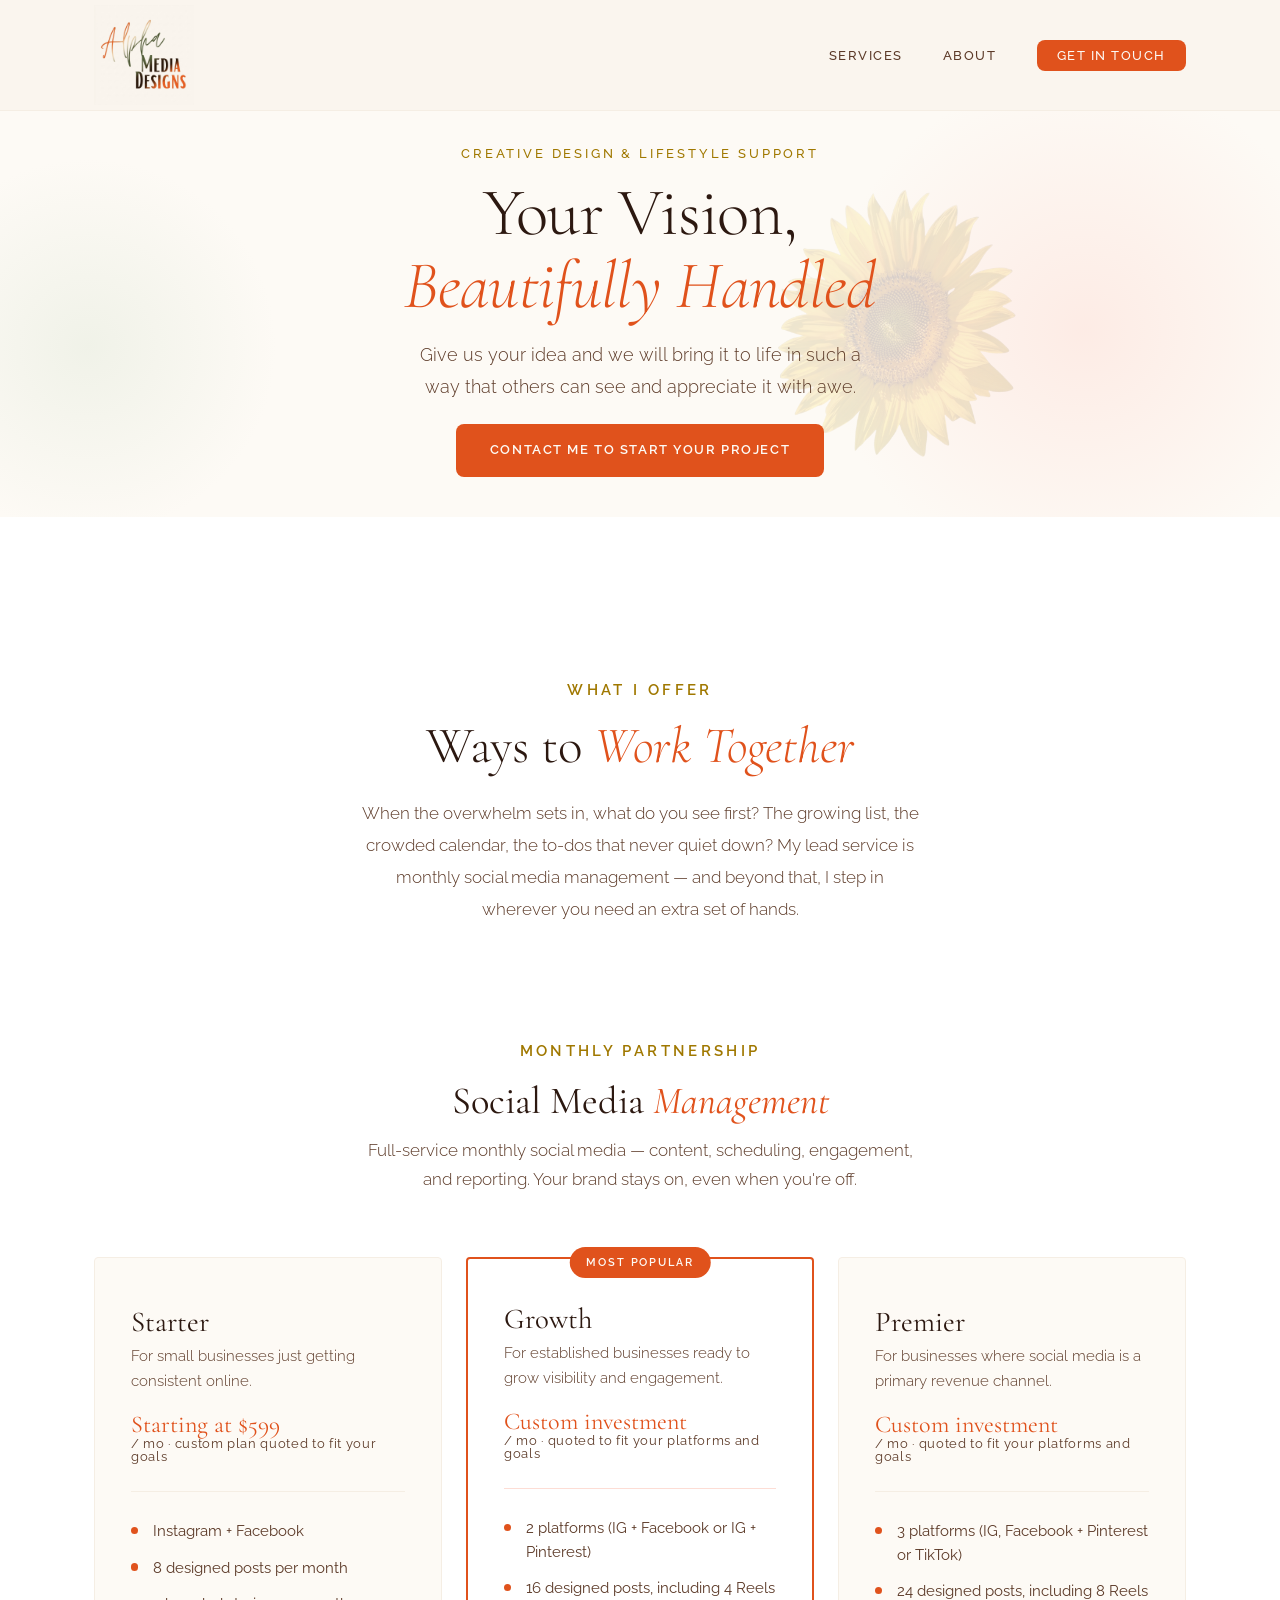
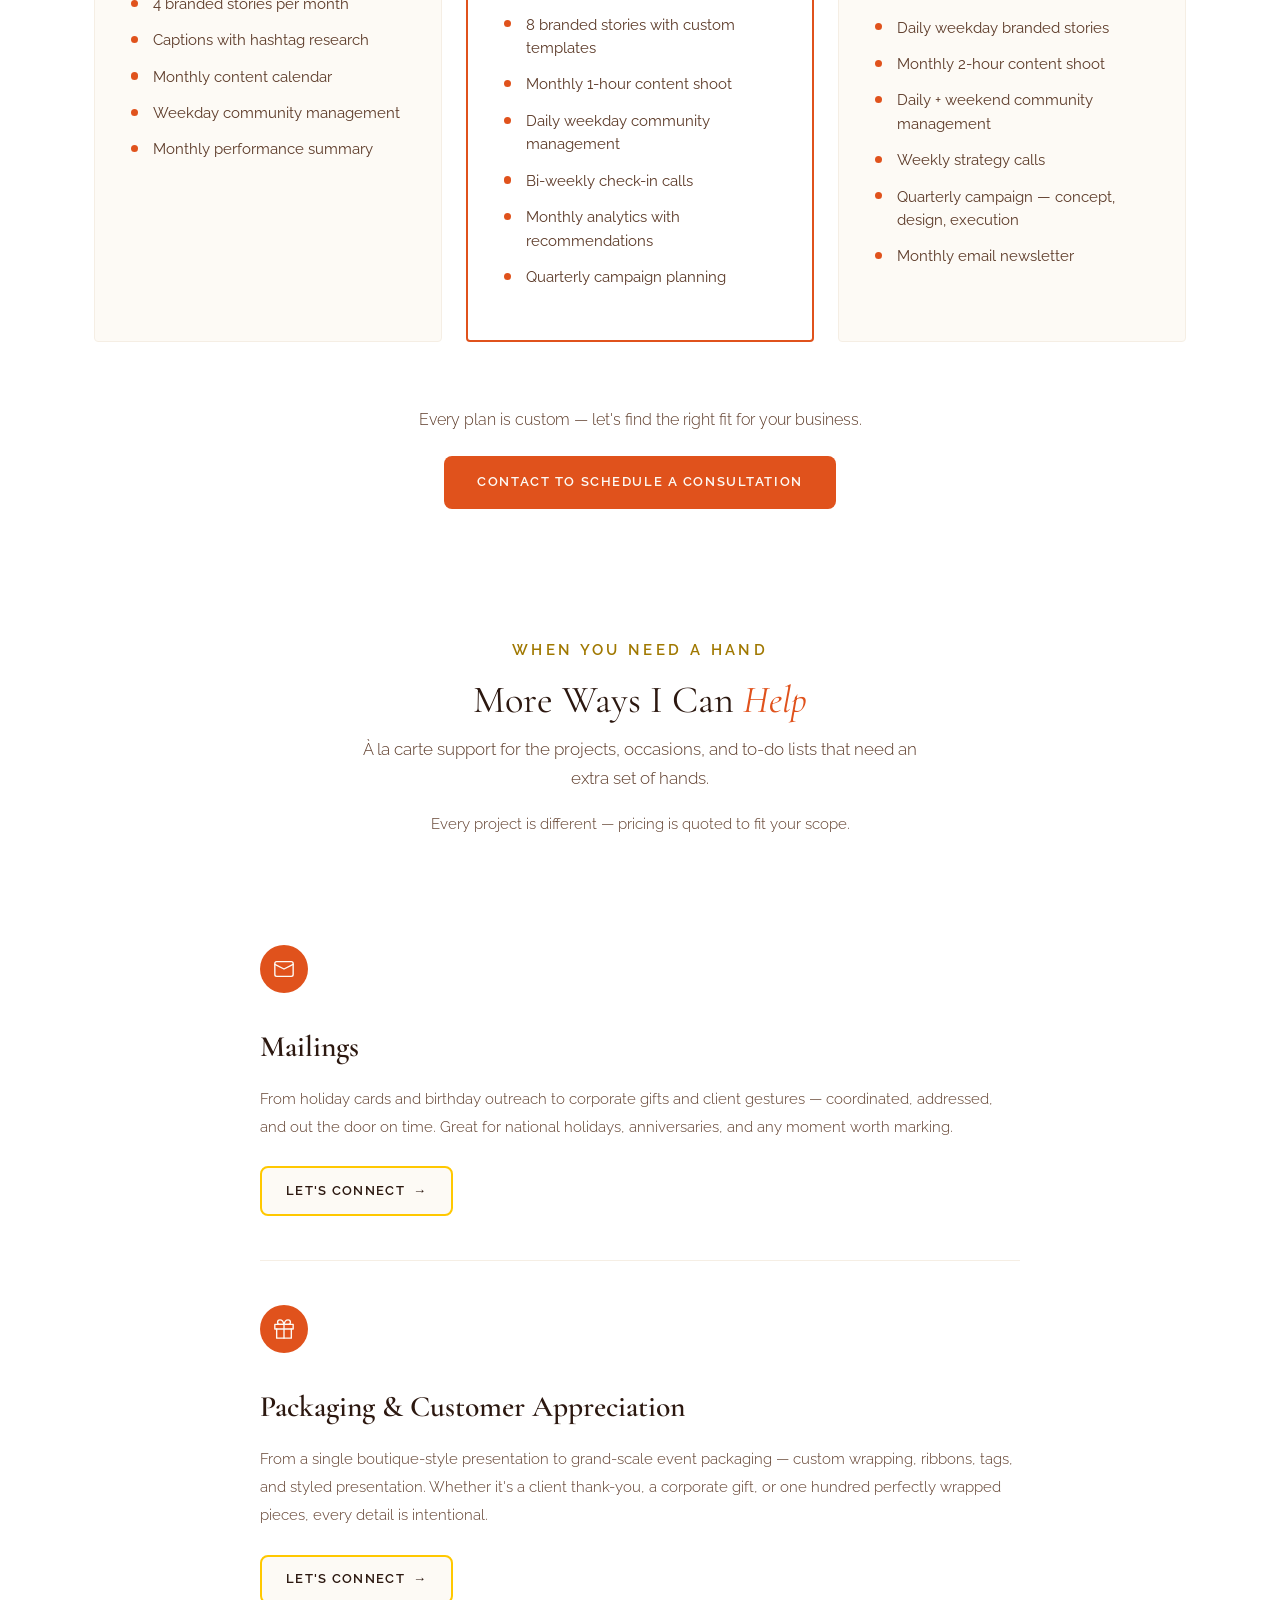
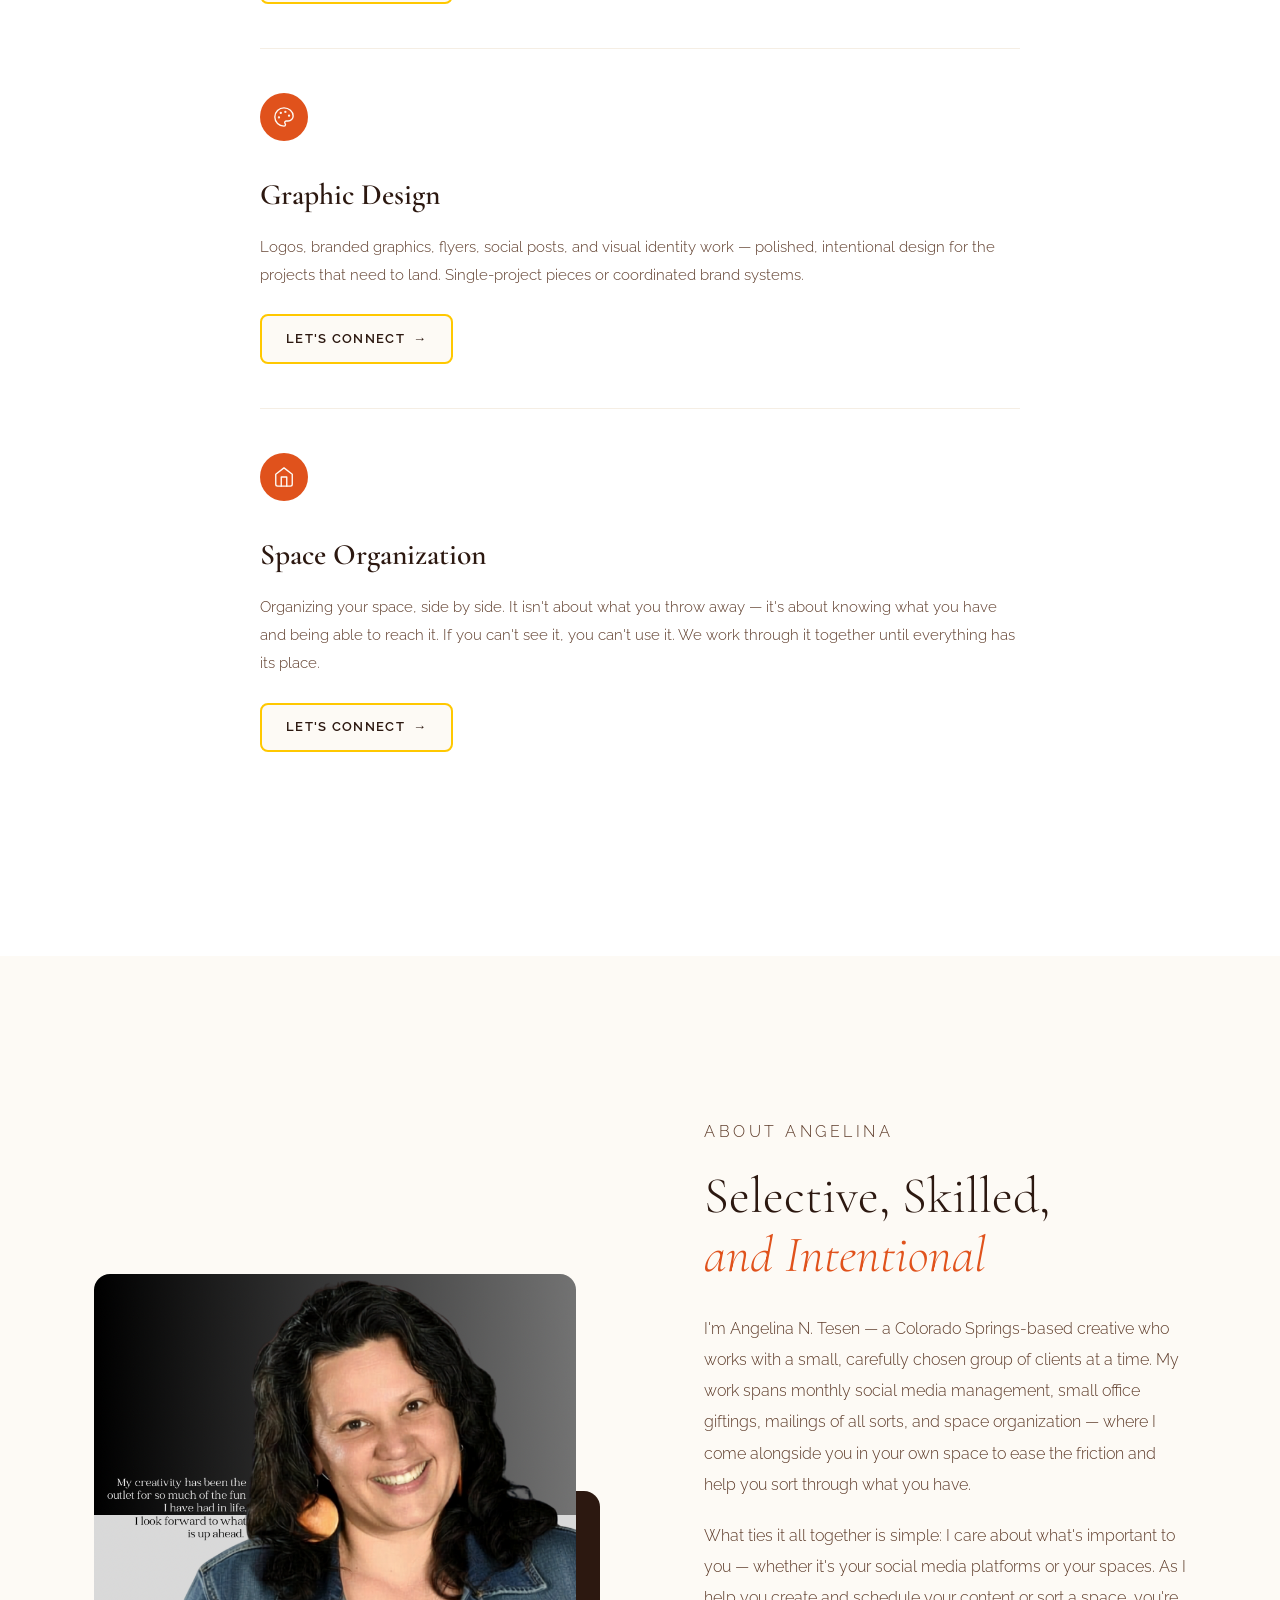
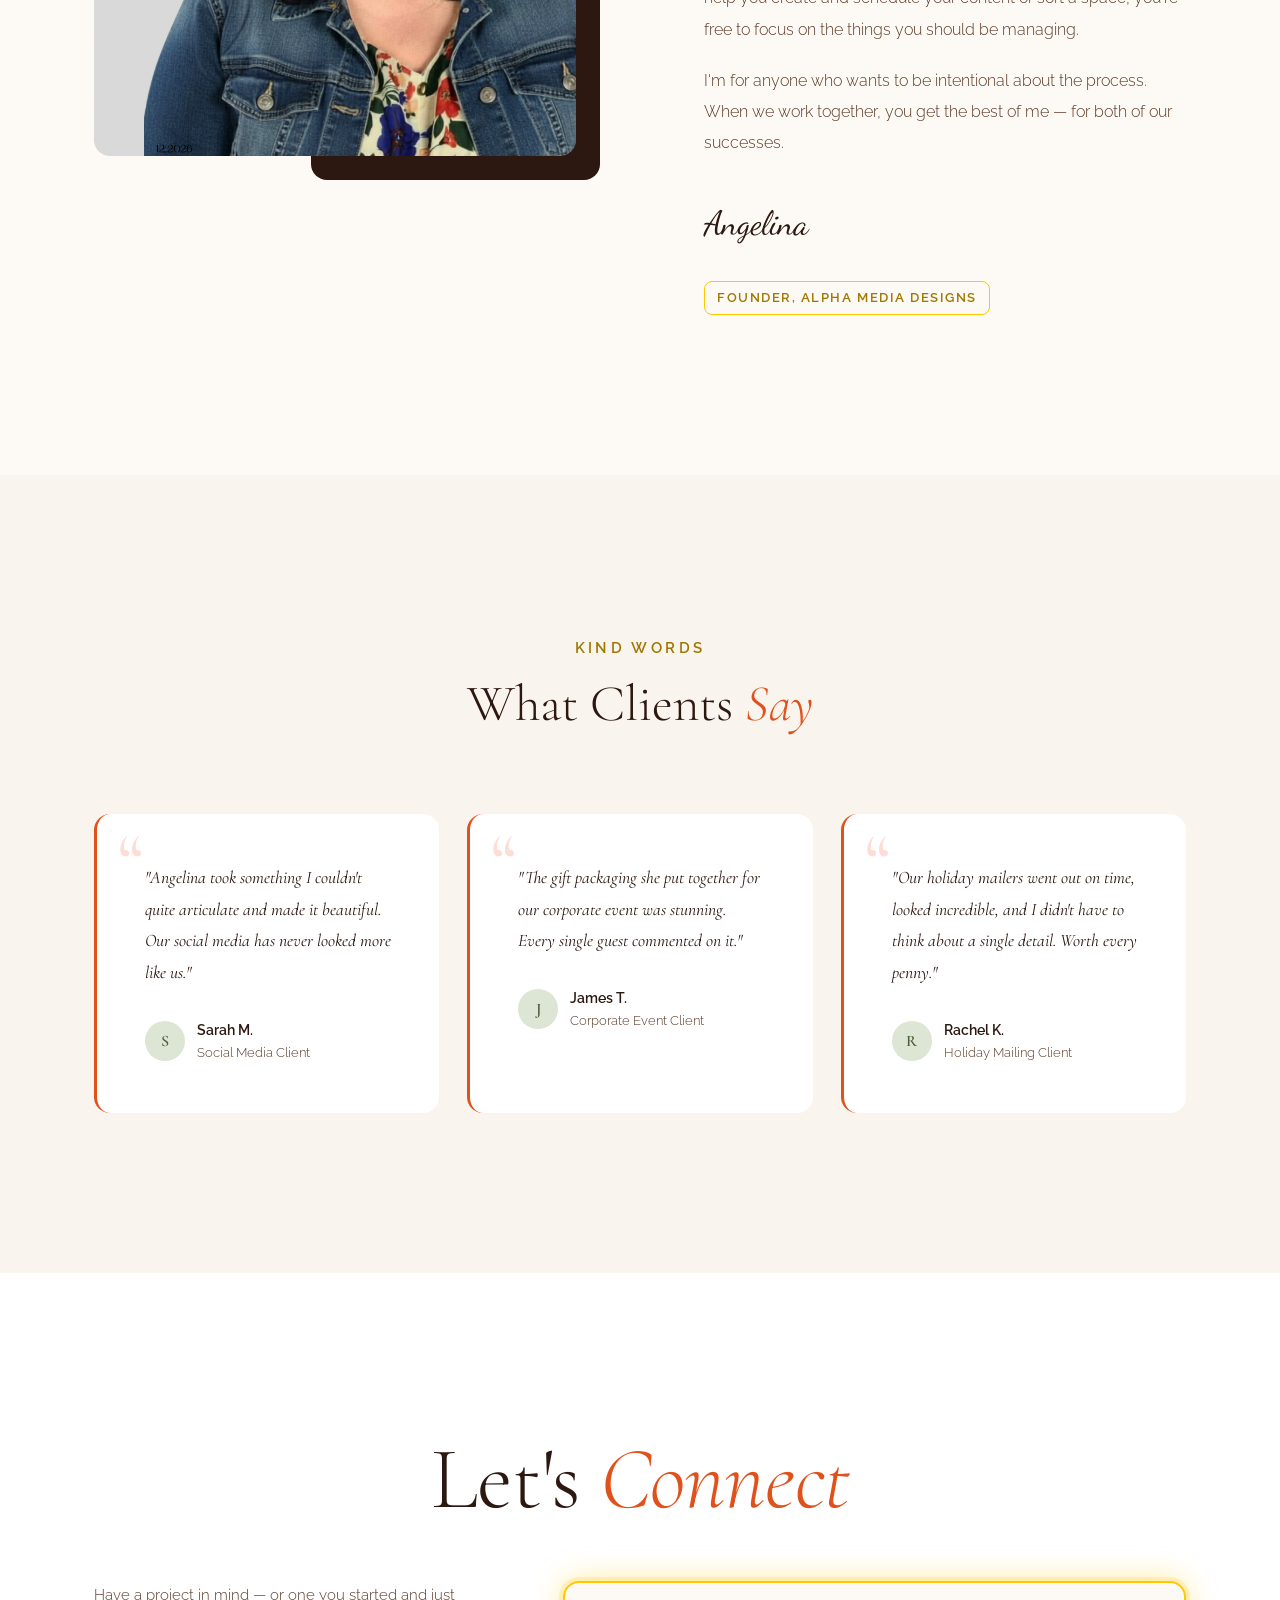
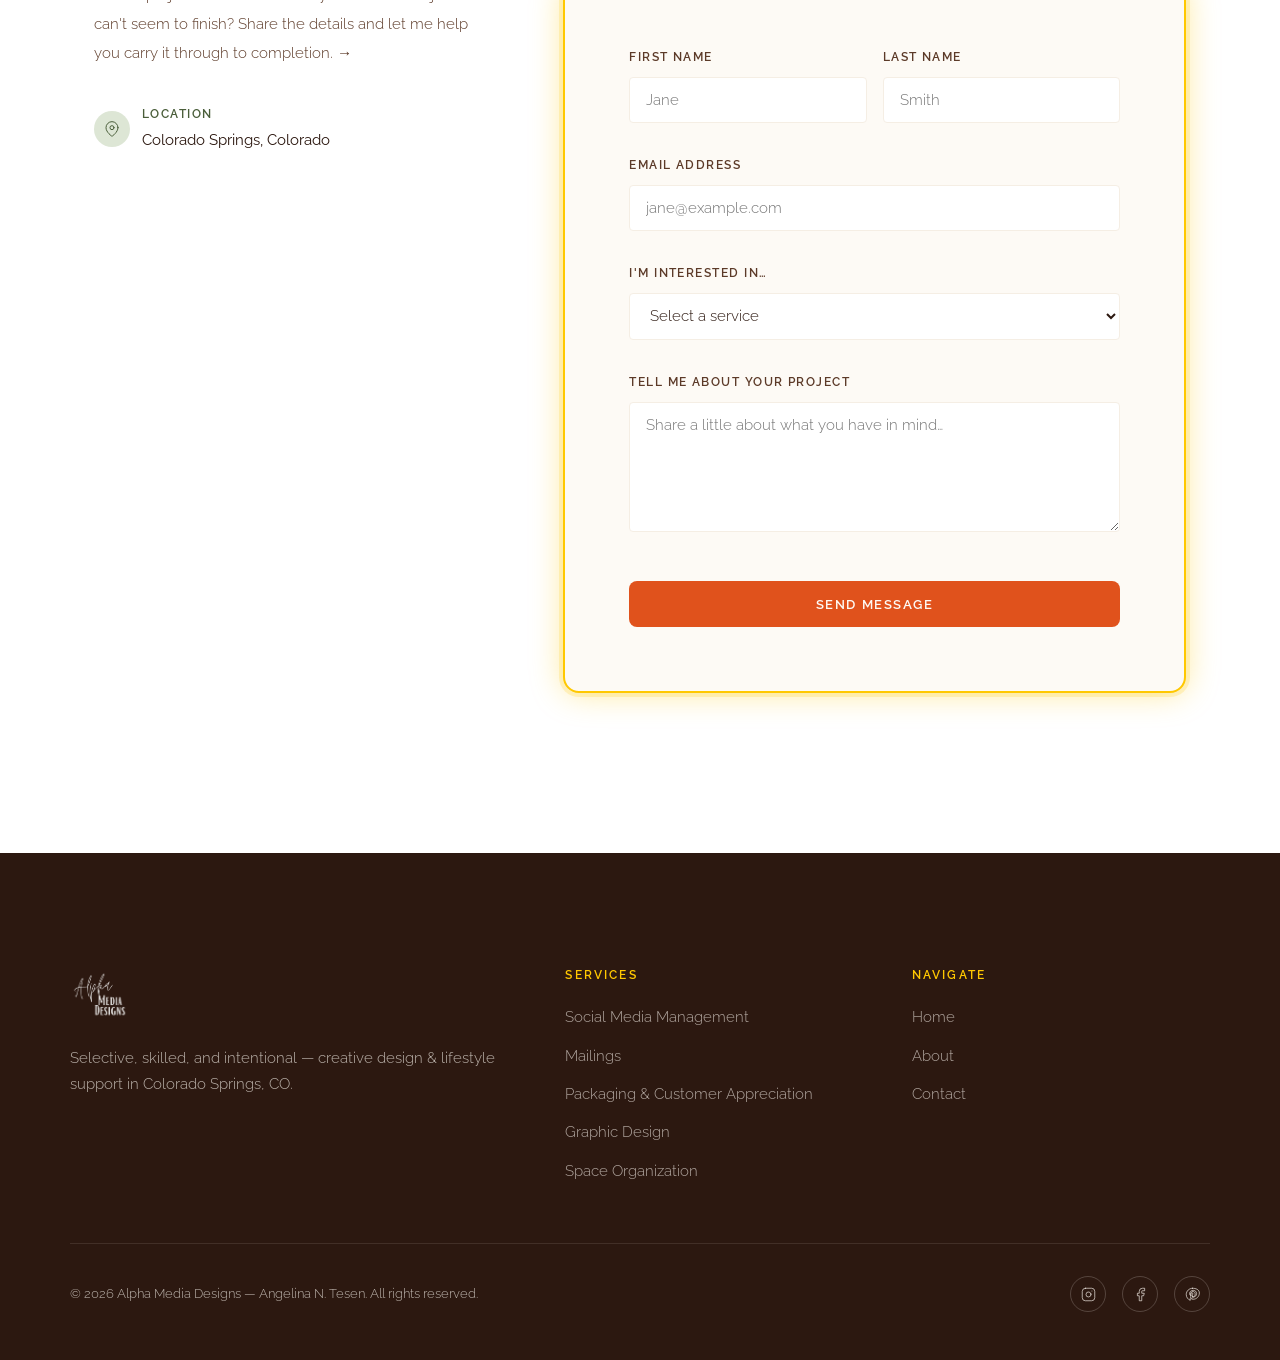
==== index.html @ 28c38817 "Update index.html" ====
<!DOCTYPE html>
<html lang="en">
<head>
  <meta charset="UTF-8" />
  <meta name="viewport" content="width=device-width, initial-scale=1.0" />
  <title>Alpha Media Designs | Angelina N. Tesen | Colorado Springs, CO</title>
  <meta name="description" content="Alpha Media Designs by Angelina N. Tesen — social media management, gift packaging, graphic design, holiday mailings, and home organization in Colorado Springs, CO. Selective, skilled, and intentional." />
  <meta name="keywords" content="social media management Colorado Springs, social media content creation, monthly social media, holiday mass mailings, gift packaging Colorado Springs, graphic design Colorado Springs, home organization, Angelina Tesen, Alpha Media Designs" />
  <meta name="author" content="Angelina N. Tesen" />
  <meta name="robots" content="index, follow" />

  <!-- Open Graph / Link Preview -->
  <meta property="og:type" content="website" />
  <meta property="og:url" content="https://alphamediadesigns.com" />
  <meta property="og:title" content="Alpha Media Designs — Your Vision, Beautifully Handled" />
  <meta property="og:description" content="Social media management starting at $599/mo — plus gift packaging, graphic design, holiday mailings & home organization. Selective, skilled, and intentional." />
  <meta property="og:image" content="https://alphamediadesigns.com/images/logo.png" />
  <meta property="og:image:width" content="1200" />
  <meta property="og:image:height" content="630" />

  <!-- Twitter / iMessage card -->
  <meta name="twitter:card" content="summary_large_image" />
  <meta name="twitter:title" content="Alpha Media Designs — Your Vision, Beautifully Handled" />
  <meta name="twitter:description" content="Social media management & personal services in Colorado Springs, CO. Custom plans starting at $599/mo." />
  <meta name="twitter:image" content="https://alphamediadesigns.com/images/logo.png" />

  <link rel="icon" type="image/png" href="images/favicon.png" />
  <link rel="apple-touch-icon" href="images/favicon.png" />

  <link rel="preconnect" href="https://fonts.googleapis.com" />
  <link rel="preconnect" href="https://fonts.gstatic.com" crossorigin />
  <link href="https://fonts.googleapis.com/css2?family=Cormorant+Garamond:ital,wght@0,300;0,400;0,600;1,300;1,400&family=Dancing+Script:wght@600&family=Raleway:wght@300;400;500;600&display=swap" rel="stylesheet" />

  <!-- Schema Markup -->
  <script type="application/ld+json">
  {
    "@context": "https://schema.org",
    "@type": "LocalBusiness",
    "name": "Alpha Media Designs",
    "description": "Social media management, gift packaging, graphic design, holiday mailings, and home organization in Colorado Springs, Colorado.",
    "url": "https://alphamediadesigns.com",
    "founder": {
      "@type": "Person",
      "name": " N. Tesen"
    },
    "image": "https://alphamediadesigns.com/preview.png",
    "priceRange": "$$",
    "hasOfferCatalog": {
      "@type": "OfferCatalog",
      "name": "Services",
      "itemListElement": [
        { "@type": "Offer", "itemOffered": { "@type": "Service", "name": "Social Media Management — Starter" } },
        { "@type": "Offer", "itemOffered": { "@type": "Service", "name": "Social Media Management — Growth" } },
        { "@type": "Offer", "itemOffered": { "@type": "Service", "name": "Social Media Management — Premier" } },
        { "@type": "Offer", "itemOffered": { "@type": "Service", "name": "Holiday & Occasion Mailings" } },
        { "@type": "Offer", "itemOffered": { "@type": "Service", "name": "Gift Packaging" } },
        { "@type": "Offer", "itemOffered": { "@type": "Service", "name": "Graphic Design" } },
        { "@type": "Offer", "itemOffered": { "@type": "Service", "name": "Home Organization" } }
      ]
    }
  }
  </script>

  <style>
    /* =====================
       DESIGN TOKENS
       CHANGES: rust darkened 2 shades (#E8501A from #F4622A)
                saffron more vibrant (#FFD700 from #F9E000)
    ===================== */
    :root {
      --rust:        #E0521C;
      --rust-light:  #F0784A;
      --rust-pale:   #FDDDD5;
      --saffron:       #FFC800;
      --saffron-light: #FFF099;
      --saffron-dark:  #A07800;
      --green:       #4A5E3A;
      --green-light: #7A9060;
      --green-pale:  #DDE6D5;
      --ivory:       #FDFAF5;
      --ivory-dark:  #F5EEE4;
      --brown:       #2C1810;
      --brown-mid:   #5C3A28;
      --white:       #FFFFFF;

      --font-display: 'Cormorant Garamond', Georgia, serif;
      --font-script:  'Dancing Script', cursive;
      --font-body:    'Raleway', sans-serif;

      --radius-sm:  4px;
      --radius-md:  8px;
      --radius-lg:  16px;

      --max-w: 1140px;
      --section-pad: 10rem 1.5rem;
    }

    /* =====================
       RESET & BASE
    ===================== */
    *, *::before, *::after { box-sizing: border-box; margin: 0; padding: 0; }

    html { scroll-behavior: smooth; }

    body {
      font-family: var(--font-body);
      font-size: 16px;
      line-height: 1.75;
      color: var(--brown);
      background: var(--ivory);
    }

    img { max-width: 100%; display: block; }

    a { color: inherit; text-decoration: none; }

    .container {
      max-width: var(--max-w);
      margin: 0 auto;
      padding: 0 1.5rem;
    }

    /* =====================
       NAVIGATION
       CHANGE: reduced height from 130px → 80px, logo from 120px → 72px
    ===================== */
    .nav {
      position: relative;
      background: rgba(250, 245, 238, 0.98);
      border-bottom: 1px solid var(--ivory-dark);
    }

    .nav-inner {
      max-width: var(--max-w);
      margin: 0 auto;
      padding: 0 1.5rem;
      height: 110px;
      display: flex;
      align-items: center;
      justify-content: space-between;
    }

    .logo { display: flex; align-items: center; }

    .logo-img {
      height: 100px;
      width: auto;
      mix-blend-mode: multiply;
    }

    .nav-links {
      display: flex;
      align-items: center;
      gap: 2.5rem;
      list-style: none;
    }

    .nav-links a {
      font-family: var(--font-body);
      font-size: 0.8rem;
      font-weight: 500;
      letter-spacing: 0.12em;
      text-transform: uppercase;
      color: var(--brown-mid);
      transition: color 0.2s;
    }

    .nav-links a:hover { color: var(--rust); }

    .nav-cta {
      background: var(--rust) !important;
      color: var(--ivory) !important;
      padding: 0.5rem 1.25rem;
      border-radius: 8px;
      transition: background 0.2s !important;
    }

    .nav-cta:hover { background: var(--brown) !important; }

    .nav-toggle {
      display: none;
      flex-direction: column;
      gap: 5px;
      cursor: pointer;
      padding: 4px;
    }

    .nav-toggle span {
      width: 24px;
      height: 2px;
      background: var(--brown);
      transition: all 0.3s;
    }

    /* =====================
       HERO
       CHANGES: min-height reduced, more vertical padding/whitespace,
                sunflower smaller & more subtle
    ===================== */
    .hero {
      display: flex;
      align-items: center;
      justify-content: center;
      position: relative;
      overflow: hidden;
      background: var(--ivory);
      padding: 2rem 1.5rem 2.5rem;
      min-height: 0;
    }

    .hero::before {
      content: '';
      position: absolute;
      top: -10%;
      right: -5%;
      width: 45vw;
      max-width: 520px;
      height: 45vw;
      max-height: 520px;
      border-radius: 50%;
      background: radial-gradient(circle, var(--rust-pale) 0%, transparent 70%);
      opacity: 0.5;
      pointer-events: none;
    }

    .hero::after {
      content: '';
      position: absolute;
      bottom: -5%;
      left: -8%;
      width: 32vw;
      max-width: 380px;
      height: 32vw;
      max-height: 380px;
      border-radius: 50%;
      background: radial-gradient(circle, var(--green-pale) 0%, transparent 70%);
      opacity: 0.4;
      pointer-events: none;
    }

    .hero-content {
      position: relative;
      z-index: 1;
      text-align: center;
      max-width: 800px;
    }

    .hero-eyebrow {
      font-family: var(--font-body);
      font-size: 0.8rem;
      font-weight: 500;
      letter-spacing: 0.22em;
      text-transform: uppercase;
      color: var(--saffron-dark);
      margin-bottom: 0.75rem;
      animation: fadeUp 0.8s ease both;
    }

    .hero-headline {
      font-family: var(--font-display);
      font-size: clamp(2.2rem, 5.5vw, 4.2rem);
      font-weight: 300;
      line-height: 1.08;
      letter-spacing: -0.01em;
      color: var(--brown);
      margin-bottom: 1rem;
      animation: fadeUp 0.8s 0.1s ease both;
    }

    .hero-headline em {
      font-style: italic;
      color: var(--rust);
    }

    .hero-sub {
      font-family: var(--font-body);
      font-size: 1.1rem;
      font-weight: 300;
      color: var(--brown-mid);
      max-width: 480px;
      margin: 0 auto 1.25rem;
      line-height: 1.85;
      animation: fadeUp 0.8s 0.2s ease both;
    }

    /* CHANGE: "View My Work" button hidden */
    .hero-actions {
      display: flex;
      gap: 1rem;
      justify-content: center;
      flex-wrap: wrap;
      animation: fadeUp 0.8s 0.3s ease both;
    }

    .btn {
      display: inline-block;
      font-family: var(--font-body);
      font-size: 0.82rem;
      font-weight: 600;
      letter-spacing: 0.12em;
      text-transform: uppercase;
      padding: 0.95rem 2.1rem;
      border-radius: 8px;
      transition: all 0.25s ease;
      cursor: pointer;
      border: none;
    }

    .btn-primary {
      background: var(--rust);
      color: var(--ivory);
    }

    .btn-primary:hover {
      background: var(--brown);
      transform: translateY(-1px);
      box-shadow: 0 6px 20px rgba(44, 24, 16, 0.2);
    }

    .btn-secondary {
      background: transparent;
      color: var(--brown);
      border: 1.5px solid var(--brown);
    }

    .btn-secondary:hover {
      background: var(--brown);
      color: var(--ivory);
    }

    /* Sunflower — CHANGE: smaller, more subtle */
    .hero-sunflower {
      position: absolute;
      top: 50%;
      left: 50%;
      transform: translate(-50%, -50%);
      height: 75%;
      width: auto;
      pointer-events: none;
      z-index: 0;
    }

    @media (min-width: 1024px) {
      .hero-sunflower {
        left: 58%;
        transform: translateY(-50%);
      }
    }

    /* Decorative divider */
    .divider {
      display: flex;
      align-items: center;
      gap: 1rem;
      margin: 0 auto;
      max-width: 200px;
    }

    .divider::before, .divider::after {
      content: '';
      flex: 1;
      height: 1px;
      background: var(--rust-light);
      opacity: 0.4;
    }

    .divider-leaf { color: var(--green); font-size: 0.85rem; }

    /* =====================
       SECTION SHARED
       CHANGE: increased --section-pad to 7rem for more whitespace
    ===================== */
    .section { padding: var(--section-pad); }

    .section-label {
      font-family: var(--font-body);
      font-size: 0.95rem;
      font-weight: 600;
      letter-spacing: 0.22em;
      text-transform: uppercase;
      color: var(--saffron-dark);
      margin-bottom: 0.85rem;
    }

    .section-title {
      font-family: var(--font-display);
      font-size: clamp(2.1rem, 4vw, 3.4rem);
      font-weight: 300;
      line-height: 1.15;
      color: var(--brown);
      margin-bottom: 1.4rem;
    }

    .section-title em {
      font-style: italic;
      color: var(--rust);
    }

    .section-intro {
      font-size: 1.05rem;
      font-weight: 300;
      color: var(--brown-mid);
      max-width: 560px;
      line-height: 1.9;
    }

    /* =====================
       SERVICES
    ===================== */
    .services { background: var(--white); }

    .services-header {
      text-align: center;
      margin-bottom: 7rem;
    }

    .services-header .section-intro { margin: 0 auto; }

    .services-grid {
      display: flex;
      flex-direction: column;
      gap: 0;
      background: transparent;
      max-width: 760px;
      margin: 0 auto;
    }

    .service-card {
      background: transparent;
      padding: 2.75rem 0;
      border-bottom: 1px solid var(--ivory-dark);
      transition: none;
      position: relative;
    }

    .service-card:last-child { border-bottom: none; }
    .service-card:hover { background: transparent; }

    .service-icon {
      width: 48px;
      height: 48px;
      border-radius: 50%;
      background: var(--rust);
      display: flex;
      align-items: center;
      justify-content: center;
      margin-bottom: 1.75rem;
    }

    .service-icon svg {
      width: 22px;
      height: 22px;
      stroke: var(--ivory);
      fill: none;
      stroke-width: 1.5;
      stroke-linecap: round;
      stroke-linejoin: round;
    }

    .service-name {
      font-family: var(--font-display);
      font-size: 1.85rem;
      font-weight: 600;
      color: var(--brown);
      margin-bottom: 0.75rem;
    }

    .service-desc {
      font-size: 0.95rem;
      font-weight: 300;
      color: var(--brown-mid);
      line-height: 1.85;
    }

    .service-link {
      display: inline-flex;
      align-items: center;
      gap: 0.5rem;
      margin-top: 1.6rem;
      font-family: var(--font-body);
      font-size: 0.82rem;
      font-weight: 600;
      letter-spacing: 0.1em;
      text-transform: uppercase;
      color: var(--brown);
      background: var(--ivory);
      padding: 0.7rem 1.5rem;
      border: 2px solid var(--saffron);
      border-radius: 8px;
      animation: formGlow 2.8s ease-in-out infinite;
      transition: gap 0.2s, background 0.2s;
    }

    .service-link:hover { gap: 0.8rem; background: var(--saffron-light); }

    /* =====================
       SERVICE BUCKETS
    ===================== */
    .bucket { margin-bottom: 8rem; }
    .bucket:last-of-type { margin-bottom: 0; }

    .bucket-header {
      text-align: center;
      margin-bottom: 4rem;
      padding: 0 1rem;
    }

    .bucket-label {
      font-family: var(--font-body);
      font-size: 0.95rem;
      font-weight: 600;
      letter-spacing: 0.22em;
      text-transform: uppercase;
      color: var(--saffron-dark);
      margin-bottom: 0.85rem;
    }

    .bucket-title {
      font-family: var(--font-display);
      font-size: 2.4rem;
      font-weight: 400;
      color: var(--brown);
      margin-bottom: 0.75rem;
      line-height: 1.2;
    }

    .bucket-title em {
      font-style: italic;
      color: var(--rust);
    }

    .bucket-tagline {
      font-family: var(--font-body);
      font-style: normal;
      font-size: 1.05rem;
      color: var(--brown-mid);
      margin-bottom: 1.25rem;
      font-weight: 300;
      max-width: 560px;
      margin-left: auto;
      margin-right: auto;
      line-height: 1.7;
    }

    .bucket-price {
      display: inline-block;
      font-family: var(--font-body);
      font-size: 0.82rem;
      font-weight: 600;
      color: var(--green);
      letter-spacing: 0.18em;
      text-transform: uppercase;
      padding: 0.45rem 1.2rem;
      border: 1px solid var(--green-pale);
      border-radius: 999px;
      background: var(--green-pale);
    }

    .bucket-note {
      font-family: var(--font-body);
      font-style: normal;
      font-size: 0.95rem;
      font-weight: 300;
      color: var(--brown-mid);
      margin: 0.7rem auto 1.1rem;
      max-width: 560px;
      line-height: 1.6;
    }

    @media (max-width: 600px) {
      .bucket-title { font-size: 1.8rem; }
      .bucket-tagline { font-size: 1rem; }
      .bucket { margin-bottom: 4rem; }
    }

    /* Social Media tier cards */
    .tier-grid {
      display: grid;
      grid-template-columns: repeat(3, 1fr);
      gap: 1.5rem;
      margin-bottom: 3rem;
      max-width: 1100px;
      margin-left: auto;
      margin-right: auto;
    }

    .tier-card {
      background: var(--ivory);
      border: 1px solid var(--ivory-dark);
      border-radius: 4px;
      padding: 3rem 2.25rem 2.75rem;
      display: flex;
      flex-direction: column;
      position: relative;
      transition: transform 0.25s ease, box-shadow 0.25s ease;
    }

    .tier-card:hover {
      transform: translateY(-3px);
      box-shadow: 0 10px 28px rgba(44, 24, 16, 0.08);
    }

    .tier-card--featured {
      border: 2px solid var(--rust);
      background: var(--white);
      padding-top: 2.75rem;
    }

    .tier-badge {
      position: absolute;
      top: -0.75rem;
      left: 50%;
      transform: translateX(-50%);
      background: var(--rust);
      color: var(--ivory);
      font-family: var(--font-body);
      font-size: 0.68rem;
      font-weight: 600;
      letter-spacing: 0.18em;
      text-transform: uppercase;
      padding: 0.35rem 1rem;
      border-radius: 999px;
      white-space: nowrap;
    }

    .tier-name {
      font-family: var(--font-display);
      font-size: 1.8rem;
      font-weight: 400;
      color: var(--brown);
      margin-bottom: 0.4rem;
      line-height: 1.1;
    }

    .tier-tagline {
      font-family: var(--font-body);
      font-style: normal;
      font-size: 0.95rem;
      font-weight: 300;
      color: var(--brown-mid);
      margin-bottom: 1.25rem;
      line-height: 1.6;
      min-height: 2.9em;
    }

    .tier-price {
      font-family: var(--font-display);
      font-size: 2.2rem;
      font-weight: 400;
      color: var(--rust);
      line-height: 1;
      margin-bottom: 0.3rem;
    }

    .tier-price-suffix {
      display: block;
      font-family: var(--font-body);
      font-size: 0.82rem;
      color: var(--brown-mid);
      letter-spacing: 0.05em;
      margin-bottom: 1.4rem;
    }

    .tier-divider {
      height: 1px;
      background: var(--ivory-dark);
      margin-bottom: 1.4rem;
    }

    .tier-card--featured .tier-divider { background: var(--rust-pale); }

    .tier-inclusions {
      list-style: none;
      padding: 0;
      margin: 0;
      flex-grow: 1;
    }

    .tier-inclusions li {
      font-family: var(--font-body);
      font-size: 0.95rem;
      color: var(--brown-mid);
      line-height: 1.55;
      padding: 0.4rem 0 0.4rem 1.4rem;
      position: relative;
    }

    .tier-inclusions li::before {
      content: "";
      position: absolute;
      left: 0;
      top: 0.82rem;
      width: 0.45rem;
      height: 0.45rem;
      background: var(--rust);
      border-radius: 50%;
    }

    .tier-cta-wrap {
      text-align: center;
      max-width: 1100px;
      margin: 0 auto;
      padding-top: 1rem;
    }

    .tier-cta-note {
      font-family: var(--font-body);
      font-style: normal;
      font-size: 0.98rem;
      font-weight: 300;
      color: var(--brown-mid);
      margin-bottom: 1.4rem;
    }

    @media (max-width: 900px) {
      .tier-grid { grid-template-columns: 1fr; gap: 2rem; }
      .tier-tagline { min-height: 0; }
    }

    /* =====================
       ABOUT
    ===================== */
    .about { background: var(--ivory); }

    .about-inner {
      display: grid;
      grid-template-columns: 1fr 1fr;
      gap: 8rem;
      align-items: center;
    }

    .about-image-wrap { position: relative; }

    .about-photo-placeholder {
      aspect-ratio: 3 / 4;
      background: linear-gradient(145deg, var(--ivory-dark) 0%, var(--rust-pale) 100%);
      border-radius: var(--radius-lg);
      display: flex;
      align-items: center;
      justify-content: center;
      overflow: hidden;
    }

    .about-photo-placeholder::after {
      content: 'Photo of ';
      font-family: var(--font-body);
      font-size: 0.8rem;
      color: var(--brown-mid);
      letter-spacing: 0.1em;
      text-transform: uppercase;
    }

    .about-image-wrap::before {
      content: '';
      position: absolute;
      bottom: -1.5rem;
      right: -1.5rem;
      width: 60%;
      height: 60%;
      background: var(--brown);
      border-radius: var(--radius-lg);
      z-index: -1;
    }

    .about-text .section-title { margin-bottom: 1.75rem; }

    .about-text p {
      font-size: 1rem;
      font-weight: 300;
      color: var(--brown-mid);
      line-height: 1.95;
      margin-bottom: 1.25rem;
    }

    .about-signature {
      font-family: var(--font-script);
      font-size: 2.1rem;
      color: var(--brown);
      margin: 2.25rem 0 1.75rem;
    }

    .about-title-tag {
      display: inline-block;
      font-size: 0.8rem;
      font-weight: 600;
      letter-spacing: 0.12em;
      text-transform: uppercase;
      color: var(--saffron-dark);
      border: 1px solid var(--saffron);
      padding: 0.3rem 0.75rem;
      border-radius: 8px;
    }

    /* =====================
       PORTFOLIO
    ===================== */
    .portfolio { background: var(--brown); }

    .portfolio .section-label { color: var(--saffron); }
    .portfolio .section-title { color: var(--ivory); }
    .portfolio .section-title em { color: var(--rust-light); }

    .portfolio-header {
      display: flex;
      align-items: flex-end;
      justify-content: space-between;
      margin-bottom: 3.5rem;
      flex-wrap: wrap;
      gap: 1.5rem;
    }

    .portfolio-header .btn-secondary {
      color: var(--ivory);
      border-color: rgba(250, 245, 238, 0.4);
    }

    .portfolio-header .btn-secondary:hover {
      background: var(--ivory);
      color: var(--brown);
    }

    .portfolio-grid {
      display: grid;
      grid-template-columns: repeat(12, 1fr);
      gap: 1rem;
    }

    .p-item { border-radius: var(--radius-md); overflow: hidden; }
    .p-item:nth-child(1) { grid-column: span 7; aspect-ratio: 16/9; }
    .p-item:nth-child(2) { grid-column: span 5; aspect-ratio: 16/9; }
    .p-item:nth-child(3) { grid-column: span 4; aspect-ratio: 1; }
    .p-item:nth-child(4) { grid-column: span 4; aspect-ratio: 1; }
    .p-item:nth-child(5) { grid-column: span 4; aspect-ratio: 1; }

    .p-placeholder {
      width: 100%;
      height: 100%;
      background: var(--brown-mid);
      display: flex;
      align-items: flex-end;
      padding: 1rem 1.25rem;
      transition: background 0.3s ease;
      cursor: pointer;
    }

    .p-placeholder:hover { background: var(--rust); }

    .p-label {
      font-family: var(--font-display);
      font-size: 1rem;
      font-style: italic;
      color: rgba(250, 245, 238, 0.6);
    }

    /* =====================
       TESTIMONIALS
    ===================== */
    .testimonials { background: #F9F4ED; }

    .testimonials-header {
      text-align: center;
      margin-bottom: 5rem;
    }

    .testimonials-grid {
      display: grid;
      grid-template-columns: repeat(3, 1fr);
      gap: 1.75rem;
    }

    @media (max-width: 900px) {
      .testimonials-grid {
        grid-template-columns: 1fr;
      }
    }

    .testimonial-card {
      background: var(--white);
      border-radius: var(--radius-lg);
      padding: 3rem;
      border-left: 3px solid var(--rust);
      position: relative;
    }

    .testimonial-card::before {
      content: '\201C';
      font-family: var(--font-display);
      font-size: 5rem;
      color: var(--rust-pale);
      position: absolute;
      top: 0.5rem;
      left: 1.25rem;
      line-height: 1;
      pointer-events: none;
    }

    .testimonial-quote {
      font-family: var(--font-display);
      font-size: 1.1rem;
      font-style: italic;
      color: var(--brown);
      line-height: 1.8;
      margin-bottom: 1.75rem;
    }

    .testimonial-author {
      display: flex;
      align-items: center;
      gap: 0.75rem;
    }

    .author-avatar {
      width: 40px;
      height: 40px;
      border-radius: 50%;
      background: var(--green-pale);
      display: flex;
      align-items: center;
      justify-content: center;
      font-family: var(--font-display);
      font-size: 1rem;
      font-weight: 600;
      color: var(--green);
    }

    .author-name {
      font-size: 0.9rem;
      font-weight: 600;
      color: var(--brown);
    }

    .author-event {
      font-size: 0.82rem;
      font-weight: 300;
      color: var(--brown-mid);
    }

    /* =====================
       CONTACT
    ===================== */
    .contact { background: var(--white); }

    .contact-header {
      text-align: center;
      margin-bottom: 3.5rem;
    }

    .contact-title {
      font-family: var(--font-display);
      font-size: clamp(3rem, 8vw, 5.5rem);
      font-weight: 300;
      line-height: 1.05;
      letter-spacing: -0.01em;
      color: var(--brown);
    }

    .contact-title em {
      font-style: italic;
      color: var(--rust);
    }

    .contact-inner {
      display: grid;
      grid-template-columns: 1fr 1.6fr;
      gap: 5rem;
      align-items: start;
    }

    .contact-info .section-title { margin-bottom: 1.25rem; }

    .contact-info p {
      font-size: 0.95rem;
      font-weight: 300;
      color: var(--brown-mid);
      line-height: 1.9;
      margin-bottom: 2.25rem;
    }

    .contact-detail {
      display: flex;
      align-items: center;
      gap: 0.75rem;
      margin-bottom: 1.1rem;
    }

    .contact-detail-icon {
      width: 36px;
      height: 36px;
      border-radius: 50%;
      background: var(--green-pale);
      display: flex;
      align-items: center;
      justify-content: center;
      flex-shrink: 0;
    }

    .contact-detail-icon svg {
      width: 16px;
      height: 16px;
      stroke: var(--green);
      fill: none;
      stroke-width: 1.5;
      stroke-linecap: round;
      stroke-linejoin: round;
    }

    .contact-detail-text {
      font-size: 0.95rem;
      color: var(--brown);
    }

    .contact-detail-text strong {
      display: block;
      font-size: 0.75rem;
      font-weight: 600;
      letter-spacing: 0.12em;
      text-transform: uppercase;
      color: var(--green);
      margin-bottom: 0.1rem;
    }

    .contact-form {
      background: var(--ivory);
      border-radius: var(--radius-lg);
      padding: 4rem;
      border: 2px solid var(--saffron);
      box-shadow: 0 0 0 4px rgba(255, 200, 0, 0.18), 0 0 32px rgba(255, 200, 0, 0.40);
      animation: formGlow 2.8s ease-in-out infinite;
    }

    @keyframes formGlow {
      0%, 100% { box-shadow: 0 0 0 4px rgba(255, 200, 0, 0.16), 0 0 24px rgba(255, 200, 0, 0.34); }
      50%      { box-shadow: 0 0 0 4px rgba(255, 200, 0, 0.28), 0 0 46px rgba(255, 200, 0, 0.62); }
    }

    @media (prefers-reduced-motion: reduce) {
      .contact-form, .service-link { animation: none; }
    }

    .form-row {
      display: grid;
      grid-template-columns: 1fr 1fr;
      gap: 1rem;
    }

    .form-group { margin-bottom: 2rem; }

    .form-group label {
      display: block;
      font-size: 0.76rem;
      font-weight: 600;
      letter-spacing: 0.12em;
      text-transform: uppercase;
      color: var(--brown-mid);
      margin-bottom: 0.55rem;
    }

    .form-group input,
    .form-group select,
    .form-group textarea {
      width: 100%;
      padding: 0.8rem 1rem;
      font-family: var(--font-body);
      font-size: 0.95rem;
      font-weight: 300;
      color: var(--brown);
      background: var(--white);
      border: 1px solid var(--ivory-dark);
      border-radius: var(--radius-sm);
      transition: border-color 0.2s, box-shadow 0.2s;
      outline: none;
    }

    .form-group input:focus,
    .form-group select:focus,
    .form-group textarea:focus {
      border-color: var(--rust);
      box-shadow: 0 0 0 3px var(--rust-pale);
    }

    .form-group textarea { resize: vertical; min-height: 130px; }

    .form-submit { width: 100%; margin-top: 0.5rem; }

    /* =====================
       FOOTER
    ===================== */
    .footer {
      background: var(--brown);
      color: rgba(250, 245, 238, 0.7);
      padding: 7rem 1.5rem 3rem;
    }

    .footer-inner { max-width: var(--max-w); margin: 0 auto; }

    .footer-top {
      display: grid;
      grid-template-columns: 1.5fr 1fr 1fr;
      gap: 3rem;
      padding-bottom: 3rem;
      border-bottom: 1px solid rgba(250, 245, 238, 0.1);
      margin-bottom: 2rem;
    }

    .footer-logo-img {
      height: 60px;
      width: auto;
      mix-blend-mode: screen;
      opacity: 0.85;
      margin-bottom: 1.25rem;
    }

    .footer-tagline {
      font-size: 0.92rem;
      font-weight: 300;
      line-height: 1.8;
    }

    .footer-col h4 {
      font-family: var(--font-body);
      font-size: 0.75rem;
      font-weight: 600;
      letter-spacing: 0.18em;
      text-transform: uppercase;
      color: var(--saffron);
      margin-bottom: 1.1rem;
    }

    .footer-col ul { list-style: none; }
    .footer-col ul li { margin-bottom: 0.65rem; }

    .footer-col ul a {
      font-size: 0.92rem;
      font-weight: 300;
      color: rgba(250, 245, 238, 0.65);
      transition: color 0.2s;
    }

    .footer-col ul a:hover { color: var(--ivory); }

    .footer-bottom {
      display: flex;
      justify-content: space-between;
      align-items: center;
      flex-wrap: wrap;
      gap: 1rem;
    }

    .footer-copy { font-size: 0.82rem; font-weight: 300; }

    .social-links { display: flex; gap: 1rem; }

    .social-link {
      width: 36px;
      height: 36px;
      border-radius: 50%;
      border: 1px solid rgba(250, 245, 238, 0.2);
      display: flex;
      align-items: center;
      justify-content: center;
      transition: all 0.2s;
    }

    .social-link:hover { background: var(--rust); border-color: var(--rust); }

    .social-link svg {
      width: 15px;
      height: 15px;
      stroke: rgba(250, 245, 238, 0.7);
      fill: none;
      stroke-width: 1.5;
      stroke-linecap: round;
      stroke-linejoin: round;
    }

    /* Offset anchor scrolling to account for sticky nav height */
    section[id] { scroll-margin-top: 120px; }
    /* Contact buttons land at the form fields, with a little breathing room */
    #contact-form { scroll-margin-top: 2rem; }
    @keyframes fadeUp {
      from { opacity: 0; transform: translateY(24px); }
      to   { opacity: 1; transform: translateY(0); }
    }

    .fade-in {
      opacity: 0;
      transform: translateY(20px);
      transition: opacity 0.7s ease, transform 0.7s ease;
    }

    .fade-in.visible { opacity: 1; transform: translateY(0); }

    /* =====================
       RESPONSIVE
    ===================== */
    @media (max-width: 900px) {
      .about-inner,
      .contact-inner { grid-template-columns: 1fr; }
      .about-image-wrap { max-width: 400px; }
      .about-photo-placeholder { aspect-ratio: 4 / 3; }
      .portfolio-grid { grid-template-columns: 1fr 1fr; }
      .p-item:nth-child(n) { grid-column: span 1; aspect-ratio: 1; }
      .footer-top { grid-template-columns: 1fr 1fr; }
    }

    @media (max-width: 680px) {
      :root { --section-pad: 6rem 1.25rem; }

      .nav-links {
        display: none;
        flex-direction: column;
        position: absolute;
        top: 80px;
        left: 0; right: 0;
        background: var(--ivory);
        padding: 1rem 1.5rem;
        border-bottom: 1px solid var(--ivory-dark);
        gap: 0;
        z-index: 100;
      }

      .nav-links.open { display: flex; }
      .nav-links li { padding: 0.75rem 0; border-bottom: 1px solid var(--ivory-dark); }
      .nav-links li:last-child { border: none; }
      .nav-toggle { display: flex; }

      .form-row { grid-template-columns: 1fr; }
      .footer-top { grid-template-columns: 1fr; }
      .portfolio-grid { grid-template-columns: 1fr; }
    }
  </style>
</head>
<body>

  <!-- ========================
       NAVIGATION
  ======================== -->
  <nav class="nav" id="nav">
    <div class="nav-inner">
      <a href="#hero" class="logo">
        <img
          class="logo-img"
          src="images/logo.png"
          alt="Alpha Media Designs"
          onerror="this.style.display='none'; this.nextElementSibling.style.display='block';"
        />
        <span style="display:none; font-family: var(--font-display); font-size:1.4rem; font-weight:600; color:var(--brown); letter-spacing:0.02em;">Alpha Media Designs</span>
      </a>

      <ul class="nav-links" id="navLinks">
        <li><a href="#services">Services</a></li>
        <li><a href="#about">About</a></li>
        <!-- Portfolio nav link hidden until images ready — remove style to restore -->
        <li style="display:none;"><a href="#portfolio">Portfolio</a></li>
        <li><a href="#contact-form" class="nav-cta">Get in Touch</a></li>
      </ul>

      <div class="nav-toggle" id="navToggle" aria-label="Toggle menu">
        <span></span><span></span><span></span>
      </div>
    </div>
  </nav>


  <!-- ========================
       HERO
       CHANGES: new tagline, "View My Work" hidden, smaller header
  ======================== -->
  <section class="hero" id="hero">
    <!-- Sunflower background — smaller & more subtle -->
    <img
      class="hero-sunflower"
      src="images/sunflower.png"
      alt=""
      aria-hidden="true"
      onerror="this.style.display='none';"
    />

    <div class="hero-content">
      <p class="hero-eyebrow">Creative Design &amp; Lifestyle Support</p>

      <h1 class="hero-headline">
        Your Vision,<br><em>Beautifully Handled</em>
      </h1>

      <p class="hero-sub">
        Give us your idea and we will bring it to life in such a way that others can see and appreciate it with awe.
      </p>

      <div class="hero-actions">
        <a href="#contact-form" class="btn btn-primary">Contact Me to Start Your Project</a>
        <!-- "View My Work" hidden per 's request — restore by removing display:none -->
        <a href="#portfolio" class="btn btn-secondary" style="display:none;">View My Work</a>
      </div>
    </div>
  </section>


  <!-- ========================
       SERVICES
  ======================== -->
  <section class="section services" id="services">
    <div class="container">
      <div class="services-header fade-in">
        <p class="section-label">What I Offer</p>
        <h2 class="section-title">Ways to <em>Work Together</em></h2>
        <p class="section-intro">When the overwhelm sets in, what do you see first? The growing list, the crowded calendar, the to-dos that never quiet down? My lead service is monthly social media management — and beyond that, I step in wherever you need an extra set of hands.</p>
      </div>

      <!-- BUCKET 1: SOCIAL MEDIA MANAGEMENT -->
      <div class="bucket fade-in" id="social-media">
        <div class="bucket-header">
          <p class="bucket-label">Monthly partnership</p>
          <h3 class="bucket-title">Social Media <em>Management</em></h3>
          <p class="bucket-tagline">Full-service monthly social media — content, scheduling, engagement, and reporting. Your brand stays on, even when you're off.</p>
        </div>

        <div class="tier-grid">

          <!-- STARTER -->
          <div class="tier-card">
            <h4 class="tier-name">Starter</h4>
            <p class="tier-tagline">For small businesses just getting consistent online.</p>
            <div class="tier-price" style="font-size:1.5rem;">Starting at $599<span class="tier-price-suffix">/ mo · custom plan quoted to fit your goals</span></div>
            <div class="tier-divider"></div>
            <ul class="tier-inclusions">
              <li>Instagram + Facebook</li>
              <li>8 designed posts per month</li>
              <li>4 branded stories per month</li>
              <li>Captions with hashtag research</li>
              <li>Monthly content calendar</li>
              <li>Weekday community management</li>
              <li>Monthly performance summary</li>
            </ul>
          </div>

          <!-- STANDARD (featured) -->
          <div class="tier-card tier-card--featured">
            <span class="tier-badge">Most popular</span>
            <h4 class="tier-name">Growth</h4>
            <p class="tier-tagline">For established businesses ready to grow visibility and engagement.</p>
            <div class="tier-price" style="font-size:1.5rem;">Custom investment<span class="tier-price-suffix">/ mo · quoted to fit your platforms and goals</span></div>
            <div class="tier-divider"></div>
            <ul class="tier-inclusions">
              <li>2 platforms (IG + Facebook or IG + Pinterest)</li>
              <li>16 designed posts, including 4 Reels</li>
              <li>8 branded stories with custom templates</li>
              <li>Monthly 1-hour content shoot</li>
              <li>Daily weekday community management</li>
              <li>Bi-weekly check-in calls</li>
              <li>Monthly analytics with recommendations</li>
              <li>Quarterly campaign planning</li>
            </ul>
          </div>

          <!-- PREMIUM -->
          <div class="tier-card">
            <h4 class="tier-name">Premier</h4>
            <p class="tier-tagline">For businesses where social media is a primary revenue channel.</p>
            <div class="tier-price" style="font-size:1.5rem;">Custom investment<span class="tier-price-suffix">/ mo · quoted to fit your platforms and goals</span></div>
            <div class="tier-divider"></div>
            <ul class="tier-inclusions">
              <li>3 platforms (IG, Facebook + Pinterest or TikTok)</li>
              <li>24 designed posts, including 8 Reels</li>
              <li>Daily weekday branded stories</li>
              <li>Monthly 2-hour content shoot</li>
              <li>Daily + weekend community management</li>
              <li>Weekly strategy calls</li>
              <li>Quarterly campaign — concept, design, execution</li>
              <li>Monthly email newsletter</li>
            </ul>
          </div>

        </div>

        <div class="tier-cta-wrap">
          <p class="tier-cta-note">Every plan is custom — let's find the right fit for your business.</p>
          <a href="#contact-form" class="btn btn-primary">Contact to Schedule a Consultation</a>
        </div>
      </div>

      <!-- BUCKET 2: MORE WAYS I CAN HELP -->
      <div class="bucket fade-in" id="more-help">
        <div class="bucket-header">
          <p class="bucket-label">When you need a hand</p>
          <h3 class="bucket-title">More Ways I Can <em>Help</em></h3>
          <p class="bucket-tagline">À la carte support for the projects, occasions, and to-do lists that need an extra set of hands.</p>
          <p class="bucket-note">Every project is different — pricing is quoted to fit your scope.</p>
        </div>

        <div class="services-grid">

          <div class="service-card">
            <div class="service-icon">
              <svg viewBox="0 0 24 24"><rect x="2" y="4" width="20" height="16" rx="2"/><path d="m22 7-10 5L2 7"/></svg>
            </div>
            <h3 class="service-name">Mailings</h3>
            <p class="service-desc">From holiday cards and birthday outreach to corporate gifts and client gestures — coordinated, addressed, and out the door on time. Great for national holidays, anniversaries, and any moment worth marking.</p>
            <a href="#contact-form" class="service-link">Let's Connect <span>→</span></a>
          </div>

          <div class="service-card">
            <div class="service-icon">
              <svg viewBox="0 0 24 24"><polyline points="20 12 20 22 4 22 4 12"/><rect x="2" y="7" width="20" height="5"/><line x1="12" y1="22" x2="12" y2="7"/><path d="M12 7H7.5a2.5 2.5 0 0 1 0-5C11 2 12 7 12 7z"/><path d="M12 7h4.5a2.5 2.5 0 0 0 0-5C13 2 12 7 12 7z"/></svg>
            </div>
            <h3 class="service-name">Packaging &amp; Customer Appreciation</h3>
            <p class="service-desc">From a single boutique-style presentation to grand-scale event packaging — custom wrapping, ribbons, tags, and styled presentation. Whether it's a client thank-you, a corporate gift, or one hundred perfectly wrapped pieces, every detail is intentional.</p>
            <a href="#contact-form" class="service-link">Let's Connect <span>→</span></a>
          </div>

          <div class="service-card">
            <div class="service-icon">
              <svg viewBox="0 0 24 24"><circle cx="13.5" cy="6.5" r=".5"/><circle cx="17.5" cy="10.5" r=".5"/><circle cx="8.5" cy="7.5" r=".5"/><circle cx="6.5" cy="12.5" r=".5"/><path d="M12 2C6.5 2 2 6.5 2 12s4.5 10 10 10c.926 0 1.648-.746 1.648-1.688 0-.437-.18-.835-.437-1.125-.29-.289-.438-.652-.438-1.125a1.64 1.64 0 0 1 1.668-1.668h1.996c3.051 0 5.555-2.503 5.555-5.554C21.965 6.012 17.461 2 12 2z"/></svg>
            </div>
            <h3 class="service-name">Graphic Design</h3>
            <p class="service-desc">Logos, branded graphics, flyers, social posts, and visual identity work — polished, intentional design for the projects that need to land. Single-project pieces or coordinated brand systems.</p>
            <a href="#contact-form" class="service-link">Let's Connect <span>→</span></a>
          </div>

          <div class="service-card">
            <div class="service-icon">
              <svg viewBox="0 0 24 24"><path d="M3 9l9-7 9 7v11a2 2 0 0 1-2 2H5a2 2 0 0 1-2-2z"/><polyline points="9 22 9 12 15 12 15 22"/></svg>
            </div>
            <h3 class="service-name">Space Organization</h3>
            <p class="service-desc">Organizing your space, side by side. It isn't about what you throw away — it's about knowing what you have and being able to reach it. If you can't see it, you can't use it. We work through it together until everything has its place.</p>
            <a href="#contact-form" class="service-link">Let's Connect <span>→</span></a>
          </div>

        </div>

      </div>
    </div>
  </section>


  <!-- ========================
       ABOUT
  ======================== -->
  <section class="section about" id="about">
    <div class="container">
      <div class="about-inner">

        <div class="about-image-wrap fade-in">
          <img src="images/angelina.PNG" alt="Angelina N. Tesen, Founder of Alpha Media Designs" style="width:100%; border-radius: var(--radius-lg);" />
        </div>

        <div class="about-text fade-in">
          <p class="section-label">About Angelina</p>
          <h2 class="section-title">Selective, Skilled,<br><em>and Intentional</em></h2>

          <p>I'm Angelina N. Tesen — a Colorado Springs-based creative who works with a small, carefully chosen group of clients at a time. My work spans monthly social media management, small office giftings, mailings of all sorts, and space organization — where I come alongside you in your own space to ease the friction and help you sort through what you have.</p>

          <p>What ties it all together is simple: I care about what's important to you — whether it's your social media platforms or your spaces. As I help you create and schedule your content or sort a space, you're free to focus on the things you should be managing.</p>

          <p>I'm for anyone who wants to be intentional about the process. When we work together, you get the best of me — for both of our successes.</p>

          <div class="about-signature">Angelina</div>
          <span class="about-title-tag">Founder, Alpha Media Designs</span>
        </div>

      </div>
    </div>
  </section>


  <!-- Portfolio section hidden until images/videos are ready — remove style="display:none" to restore -->
  <section class="section portfolio" id="portfolio" style="display:none;">
    <div class="container">
      <div class="portfolio-header fade-in">
        <div>
          <p class="section-label">Selected Work</p>
          <h2 class="section-title">A Glimpse of <em>What's Possible</em></h2>
        </div>
      </div>

      <div class="portfolio-grid fade-in">
        <div class="p-item">
          <div class="p-placeholder"><span class="p-label">Social Media Campaign</span></div>
        </div>
        <div class="p-item">
          <div class="p-placeholder"><span class="p-label">Brand Identity</span></div>
        </div>
        <div class="p-item">
          <div class="p-placeholder"><span class="p-label">Gift Packaging</span></div>
        </div>
        <div class="p-item">
          <div class="p-placeholder"><span class="p-label">Holiday Mailer</span></div>
        </div>
        <div class="p-item">
          <div class="p-placeholder"><span class="p-label">Graphic Design</span></div>
        </div>
      </div>
    </div>
  </section>


  <!-- ========================
       TESTIMONIALS
  ======================== -->
  <section class="section testimonials" id="testimonials">
    <div class="container">
      <div class="testimonials-header fade-in">
        <p class="section-label">Kind Words</p>
        <h2 class="section-title">What Clients <em>Say</em></h2>
      </div>

      <div class="testimonials-grid fade-in">

        <div class="testimonial-card">
          <p class="testimonial-quote">"Angelina took something I couldn't quite articulate and made it beautiful. Our social media has never looked more like us."</p>
          <div class="testimonial-author">
            <div class="author-avatar">S</div>
            <div>
              <p class="author-name">Sarah M.</p>
              <p class="author-event">Social Media Client</p>
            </div>
          </div>
        </div>

        <div class="testimonial-card">
          <p class="testimonial-quote">"The gift packaging she put together for our corporate event was stunning. Every single guest commented on it."</p>
          <div class="testimonial-author">
            <div class="author-avatar">J</div>
            <div>
              <p class="author-name">James T.</p>
              <p class="author-event">Corporate Event Client</p>
            </div>
          </div>
        </div>

        <div class="testimonial-card">
          <p class="testimonial-quote">"Our holiday mailers went out on time, looked incredible, and I didn't have to think about a single detail. Worth every penny."</p>
          <div class="testimonial-author">
            <div class="author-avatar">R</div>
            <div>
              <p class="author-name">Rachel K.</p>
              <p class="author-event">Holiday Mailing Client</p>
            </div>
          </div>
        </div>

      </div>
    </div>
  </section>


  <!-- ========================
       CONTACT
  ======================== -->
  <section class="section contact" id="contact">
    <div class="container">
      <div class="contact-header fade-in">
        <h2 class="contact-title">Let's <em>Connect</em></h2>
      </div>
      <div class="contact-inner">

        <div class="contact-info fade-in">
          <p>Have a project in mind — or one you started and just can't seem to finish? Share the details and let me help you carry it through to completion. →</p>

          <div class="contact-detail">
            <div class="contact-detail-icon">
              <svg viewBox="0 0 24 24"><path d="M21 10c0 7-9 13-9 13s-9-6-9-13a9 9 0 0 1 18 0z"/><circle cx="12" cy="10" r="3"/></svg>
            </div>
            <div class="contact-detail-text">
              <strong>Location</strong>
              Colorado Springs, Colorado
            </div>
          </div>

        </div>

        <div class="contact-form fade-in" id="contact-form">
          <form
            name="contact"
            method="POST"
            action="https://formspree.io/f/mwvwzpyv"
          >
            <!-- UTM hidden fields -->
            <input type="hidden" name="utm_source" />
            <input type="hidden" name="utm_medium" />
            <input type="hidden" name="utm_campaign" />
            <input type="hidden" name="utm_term" />
            <input type="hidden" name="utm_content" />
            <input type="hidden" name="referrer" />
            <input type="hidden" name="landing_page" />
            <input type="hidden" name="first_seen" />

            <div class="form-row">
              <div class="form-group">
                <label for="fname">First Name</label>
                <input type="text" id="fname" name="first_name" placeholder="Jane" required />
              </div>
              <div class="form-group">
                <label for="lname">Last Name</label>
                <input type="text" id="lname" name="last_name" placeholder="Smith" />
              </div>
            </div>

            <div class="form-group">
              <label for="email">Email Address</label>
              <input type="email" id="email" name="email" placeholder="jane@example.com" required />
            </div>

            <div class="form-group">
              <label for="service">I'm interested in…</label>
              <select id="service" name="service">
                <option value="">Select a service</option>
                <option>Social Media Management</option>
                <option>Mailings</option>
                <option>Packaging &amp; Customer Appreciation</option>
                <option>Graphic Design</option>
                <option>Space Organization</option>
                <option>Something else</option>
              </select>
            </div>

            <div class="form-group">
              <label for="message">Tell me about your project</label>
              <textarea id="message" name="message" placeholder="Share a little about what you have in mind…"></textarea>
            </div>

            <button type="submit" class="btn btn-primary form-submit">Send Message</button>
          </form>
        </div>

      </div>
    </div>
  </section>


  <!-- ========================
       FOOTER
  ======================== -->
  <footer class="footer">
    <div class="footer-inner">
      <div class="footer-top">

        <div class="footer-col">
          <img
            class="footer-logo-img"
            src="images/logo-white.png"
            alt="Alpha Media Designs"
            onerror="this.style.display='none';"
          />
          <p class="footer-tagline">Selective, skilled, and intentional — creative design &amp; lifestyle support in Colorado Springs, CO.</p>
        </div>

        <div class="footer-col">
          <h4>Services</h4>
          <ul>
            <li><a href="#social-media">Social Media Management</a></li>
            <li><a href="#more-help">Mailings</a></li>
            <li><a href="#more-help">Packaging &amp; Customer Appreciation</a></li>
            <li><a href="#more-help">Graphic Design</a></li>
            <li><a href="#more-help">Space Organization</a></li>
          </ul>
        </div>

        <div class="footer-col">
          <h4>Navigate</h4>
          <ul>
            <li><a href="#hero">Home</a></li>
            <li><a href="#about">About</a></li>
            <!-- Portfolio footer link hidden until images ready — remove style to restore -->
            <li style="display:none;"><a href="#portfolio">Portfolio</a></li>
            <li><a href="#contact-form">Contact</a></li>
          </ul>
        </div>

      </div>

      <div class="footer-bottom">
        <p class="footer-copy">&copy; <span id="year"></span> Alpha Media Designs &mdash; Angelina N. Tesen. All rights reserved.</p>
        <div class="social-links">
          <a href="#" class="social-link" aria-label="Instagram">
            <svg viewBox="0 0 24 24"><rect x="2" y="2" width="20" height="20" rx="5"/><path d="M16 11.37A4 4 0 1 1 12.63 8 4 4 0 0 1 16 11.37z"/><line x1="17.5" y1="6.5" x2="17.51" y2="6.5"/></svg>
          </a>
          <a href="#" class="social-link" aria-label="Facebook">
            <svg viewBox="0 0 24 24"><path d="M18 2h-3a5 5 0 0 0-5 5v3H7v4h3v8h4v-8h3l1-4h-4V7a1 1 0 0 1 1-1h3z"/></svg>
          </a>
          <a href="#" class="social-link" aria-label="Pinterest">
            <svg viewBox="0 0 24 24"><path d="M12 2C6.48 2 2 6.48 2 12c0 4.24 2.65 7.86 6.39 9.29-.09-.78-.17-1.98.04-2.83.18-.77 1.22-5.17 1.22-5.17s-.31-.62-.31-1.54c0-1.45.84-2.53 1.88-2.53.89 0 1.32.67 1.32 1.47 0 .9-.57 2.24-.87 3.49-.25 1.04.52 1.88 1.54 1.88 1.85 0 3.09-2.38 3.09-5.19 0-2.15-1.45-3.65-3.52-3.65-2.39 0-3.8 1.79-3.8 3.65 0 .72.28 1.49.62 1.91.07.08.08.16.06.24l-.23.94c-.04.14-.13.17-.3.1-1.1-.51-1.79-2.12-1.79-3.42 0-2.77 2.02-5.32 5.82-5.32 3.06 0 5.44 2.18 5.44 5.09 0 3.04-1.91 5.48-4.56 5.48-.89 0-1.73-.46-2.01-1.01l-.55 2.04c-.2.76-.73 1.71-1.09 2.29.82.25 1.69.39 2.59.39 5.52 0 10-4.48 10-10S17.52 2 12 2z"/></svg>
          </a>
        </div>
      </div>

    </div>
  </footer>


  <!-- ========================
       JAVASCRIPT
  ======================== -->
  <script>
    document.getElementById('year').textContent = new Date().getFullYear();

    const toggle = document.getElementById('navToggle');
    const links  = document.getElementById('navLinks');
    toggle.addEventListener('click', () => links.classList.toggle('open'));
    links.querySelectorAll('a').forEach(a => a.addEventListener('click', () => links.classList.remove('open')));

    const observer = new IntersectionObserver((entries) => {
      entries.forEach(e => {
        if (e.isIntersecting) { e.target.classList.add('visible'); observer.unobserve(e.target); }
      });
    }, { threshold: 0.12 });
    document.querySelectorAll('.fade-in').forEach(el => observer.observe(el));
  </script>

  <!-- First-touch UTM attribution -->
  <script>
    (function () {
      'use strict';
      var UTM_PARAMS = ['utm_source', 'utm_medium', 'utm_campaign', 'utm_term', 'utm_content'];
      var STORAGE_KEY = 'amd_attribution';

      function parseUrlParams() {
        var params = {};
        var search = window.location.search.substring(1);
        if (!search) return params;
        search.split('&').forEach(function (pair) {
          var eq = pair.indexOf('=');
          if (eq > 0) {
            try {
              params[decodeURIComponent(pair.substring(0, eq))] = decodeURIComponent(pair.substring(eq + 1));
            } catch (e) {}
          }
        });
        return params;
      }

      function readStored() {
        try { var raw = localStorage.getItem(STORAGE_KEY); return raw ? JSON.parse(raw) : null; }
        catch (e) { return null; }
      }

      function writeStored(data) {
        try { localStorage.setItem(STORAGE_KEY, JSON.stringify(data)); }
        catch (e) {}
      }

      function setField(name, value) {
        var el = document.querySelector('input[name="' + name + '"]');
        if (el) el.value = value || '';
      }

      function run() {
        var urlParams = parseUrlParams();
        var hasAnyUtm = UTM_PARAMS.some(function (k) { return urlParams[k]; });
        var stored = readStored();

        if (hasAnyUtm && !stored) {
          var attribution = {
            first_seen: new Date().toISOString(),
            landing_page: window.location.pathname || '/',
            referrer: document.referrer || ''
          };
          UTM_PARAMS.forEach(function (k) { attribution[k] = urlParams[k] || ''; });
          writeStored(attribution);
          stored = attribution;
        }

        if (stored) {
          UTM_PARAMS.forEach(function (k) { setField(k, stored[k]); });
          setField('referrer', stored.referrer);
          setField('landing_page', stored.landing_page);
          setField('first_seen', stored.first_seen);
        }
      }

      if (document.readyState === 'loading') {
        document.addEventListener('DOMContentLoaded', run);
      } else {
        run();
      }
    })();
  </script>

</body>
</html>
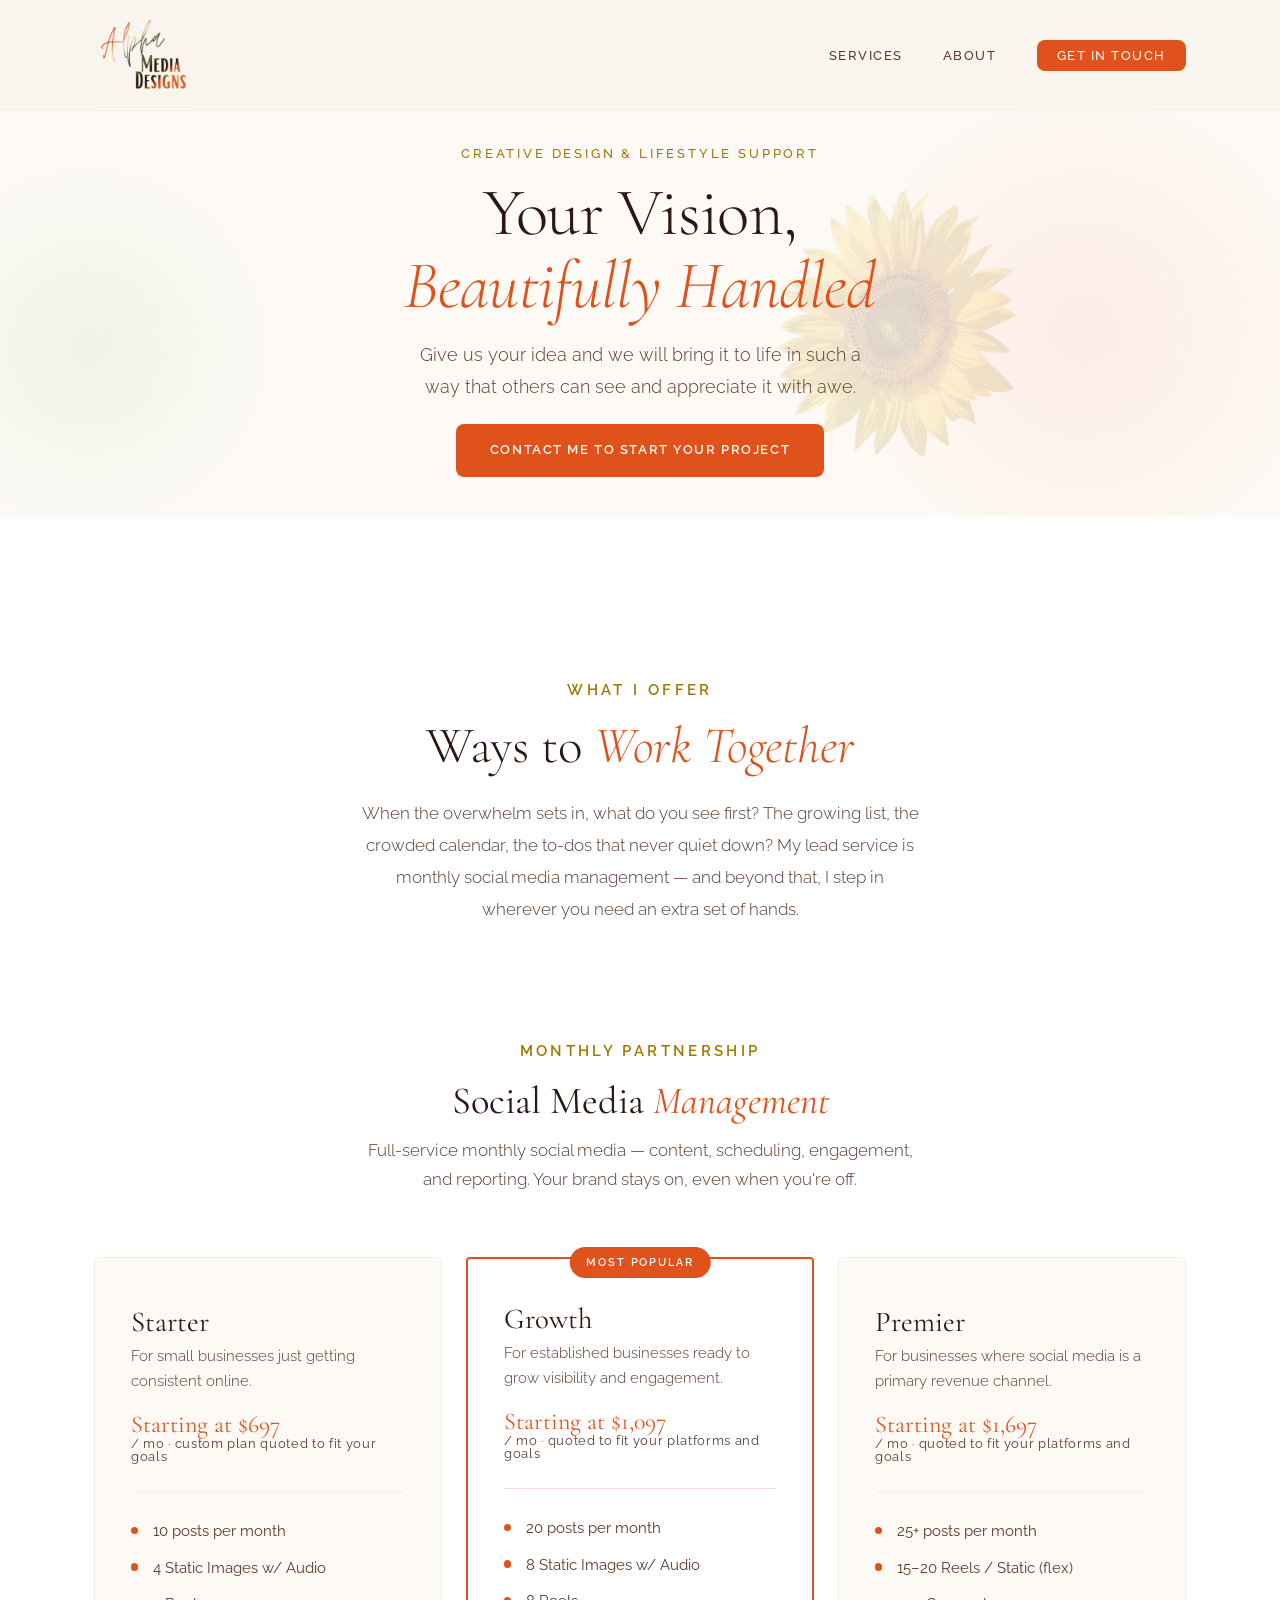
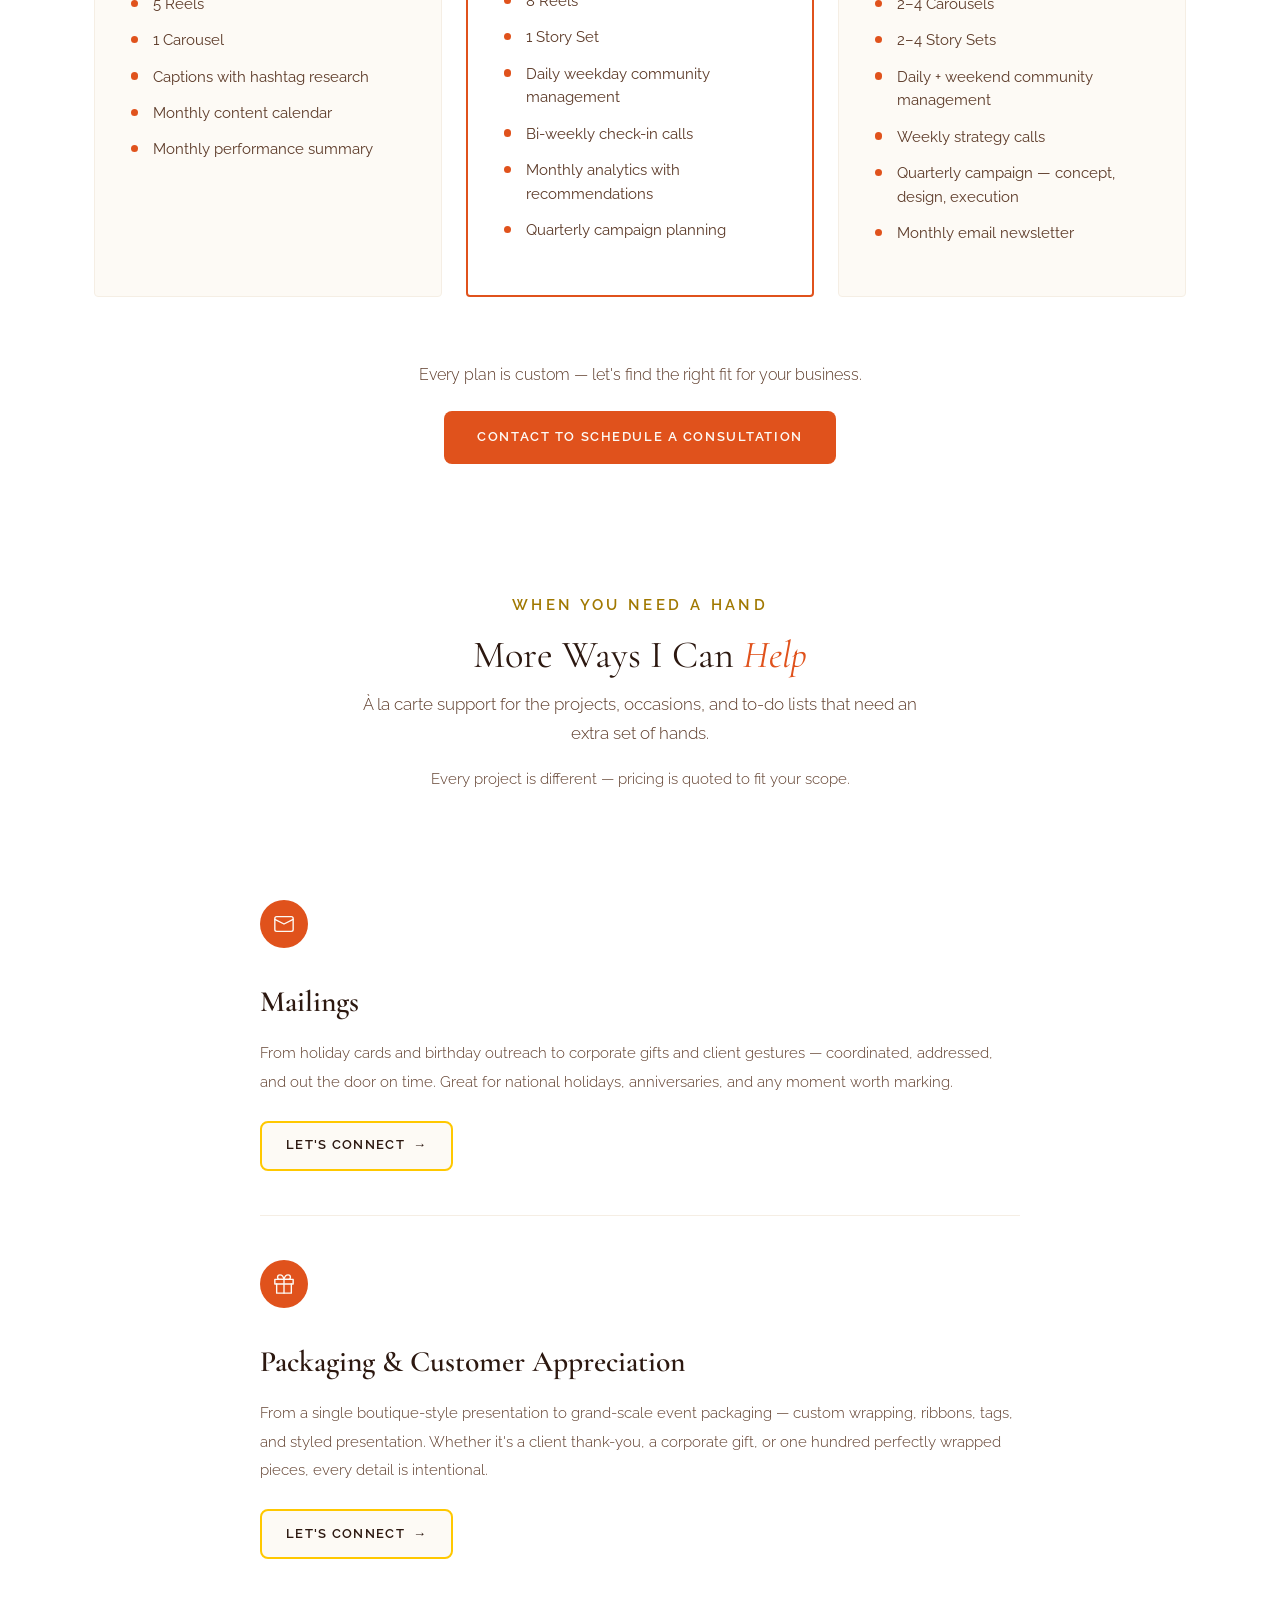
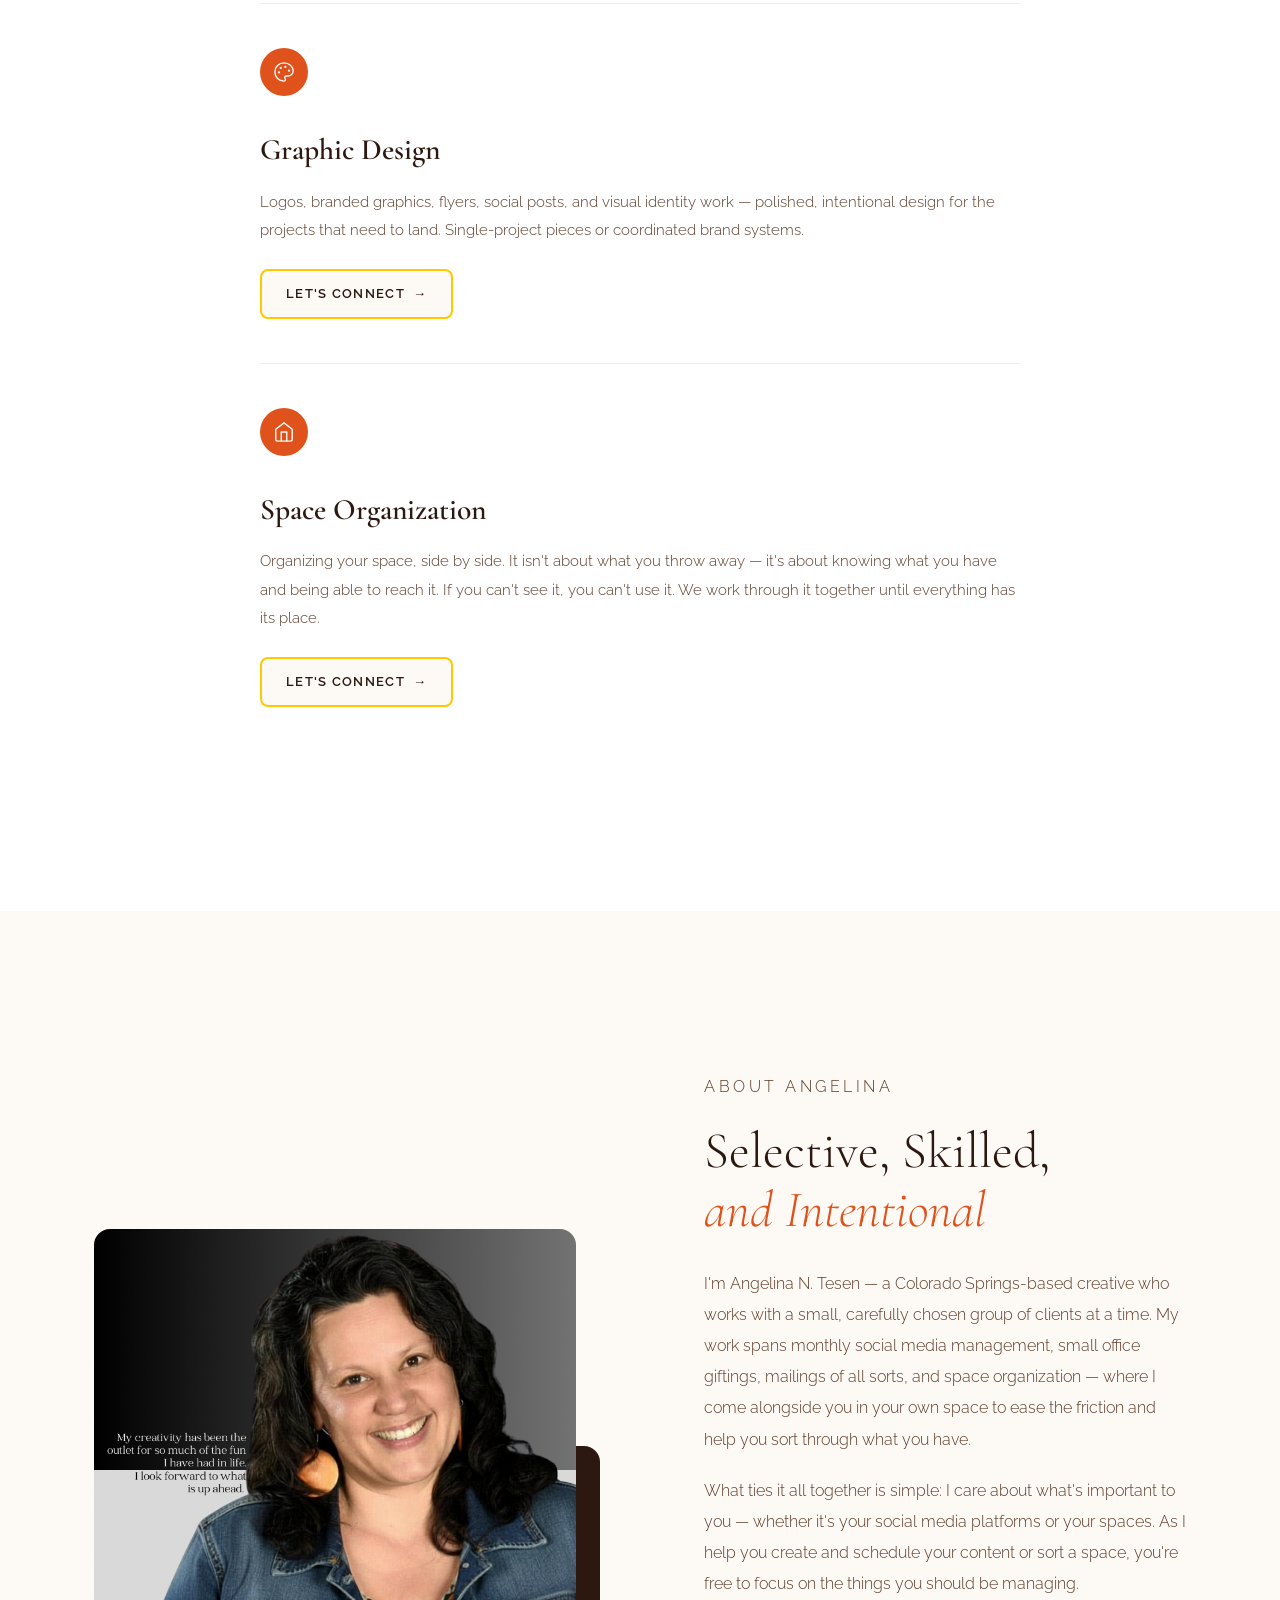
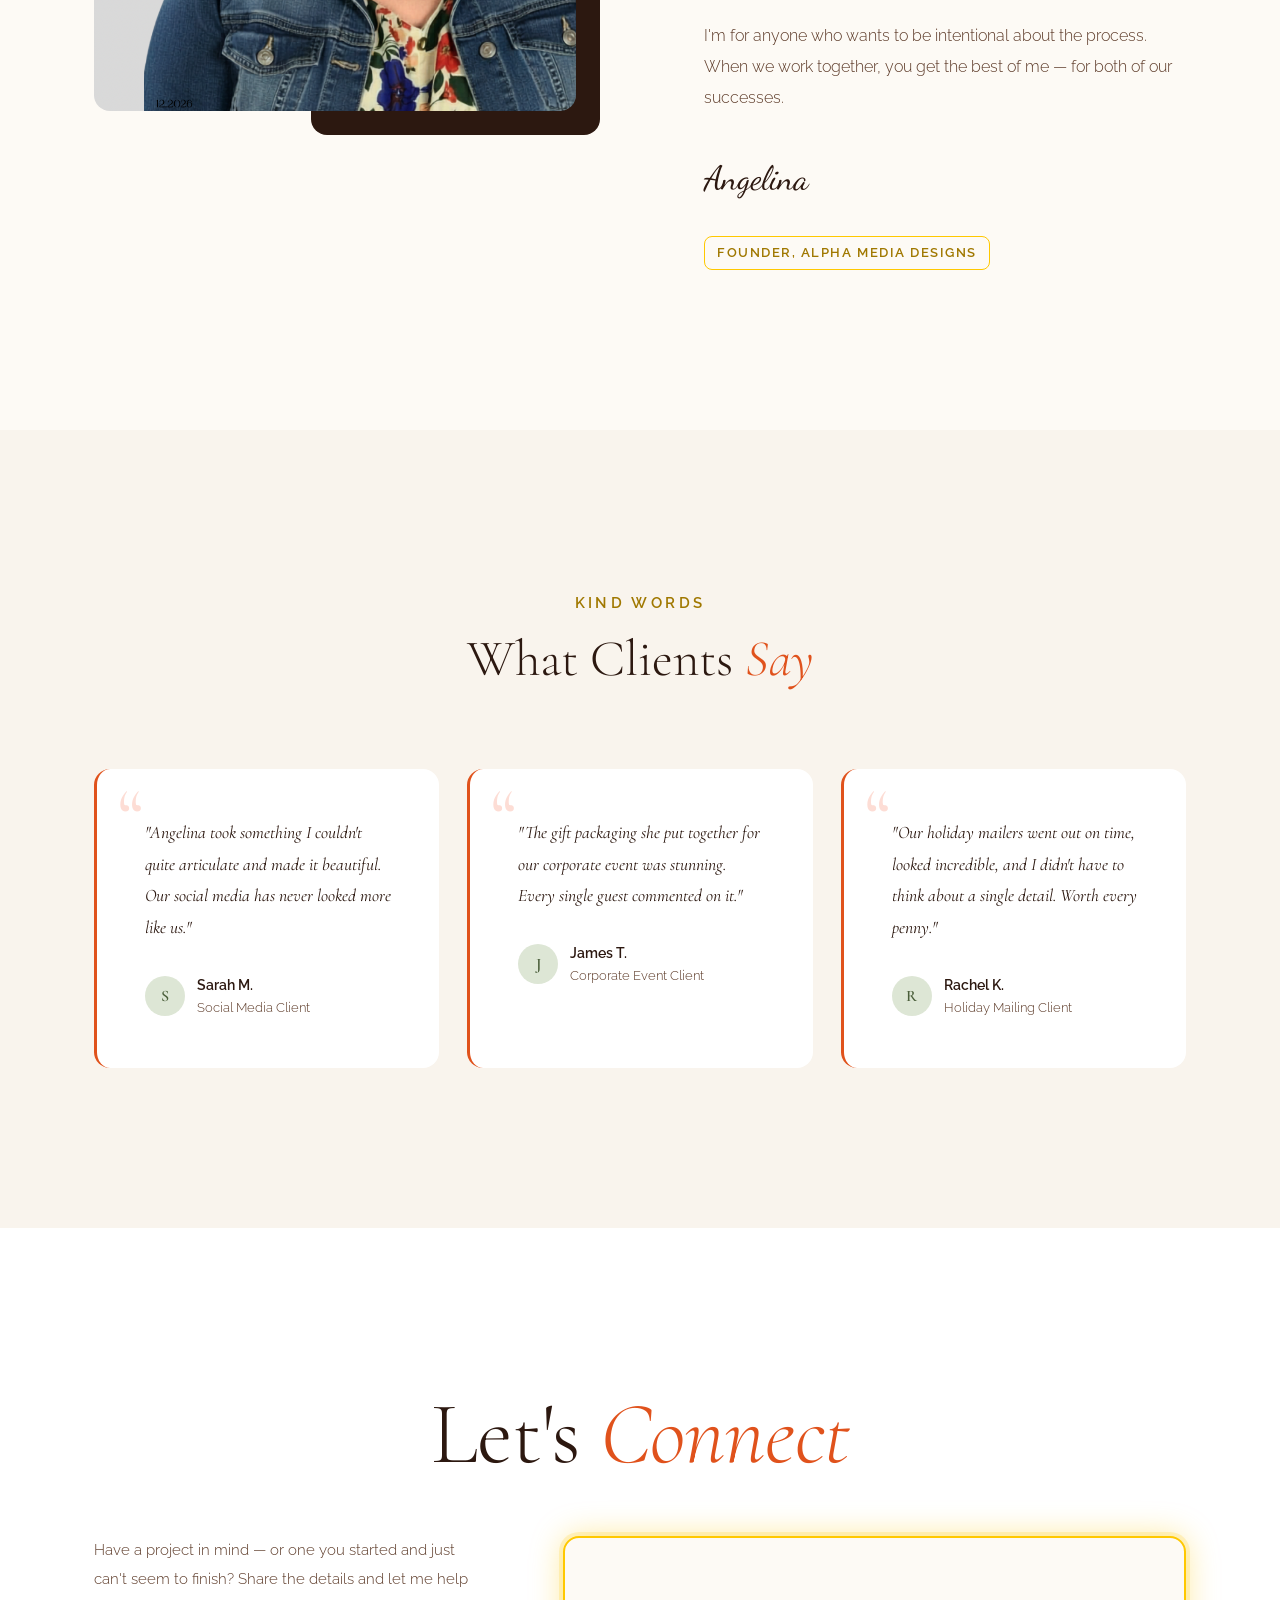
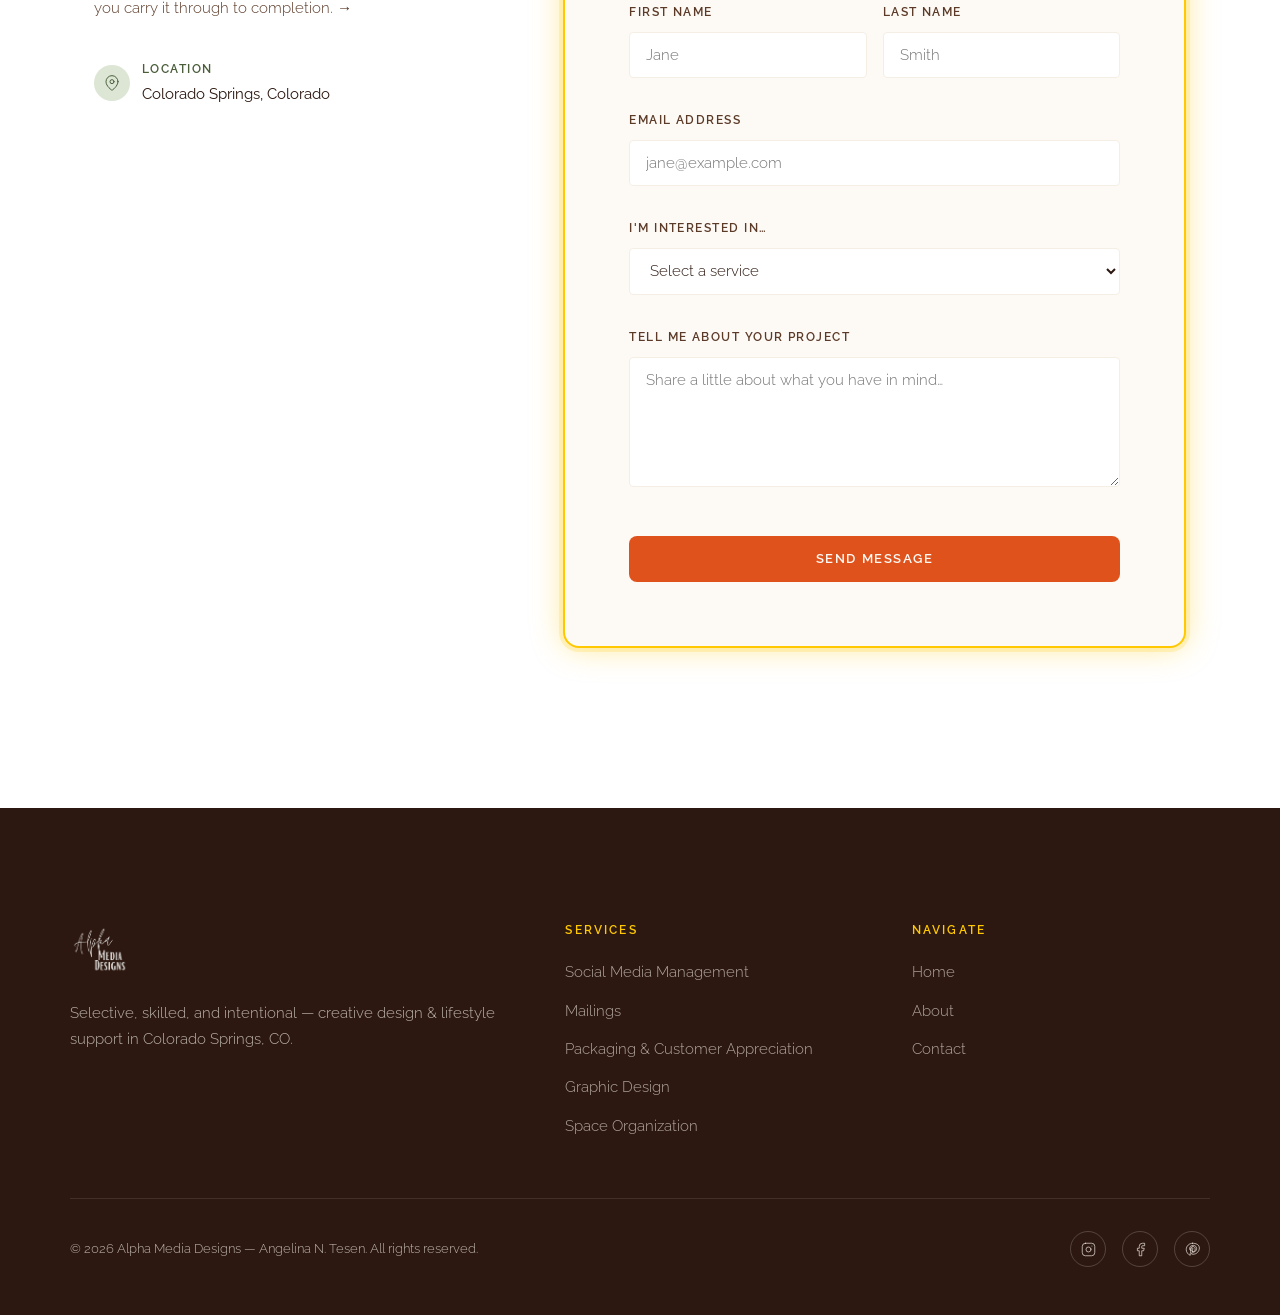
==== commit 79f678df: "Update pricing details in index.html" ====
--- a/index.html
+++ b/index.html
@@ -13,7 +13,7 @@
   <meta property="og:type" content="website" />
   <meta property="og:url" content="https://alphamediadesigns.com" />
   <meta property="og:title" content="Alpha Media Designs — Your Vision, Beautifully Handled" />
-  <meta property="og:description" content="Social media management starting at $599/mo — plus gift packaging, graphic design, holiday mailings & home organization. Selective, skilled, and intentional." />
+  <meta property="og:description" content="Social media management starting at $697/mo — plus gift packaging, graphic design, holiday mailings & home organization. Selective, skilled, and intentional." />
   <meta property="og:image" content="https://alphamediadesigns.com/images/logo.png" />
   <meta property="og:image:width" content="1200" />
   <meta property="og:image:height" content="630" />
@@ -21,7 +21,7 @@
   <!-- Twitter / iMessage card -->
   <meta name="twitter:card" content="summary_large_image" />
   <meta name="twitter:title" content="Alpha Media Designs — Your Vision, Beautifully Handled" />
-  <meta name="twitter:description" content="Social media management & personal services in Colorado Springs, CO. Custom plans starting at $599/mo." />
+  <meta name="twitter:description" content="Social media management & personal services in Colorado Springs, CO. Custom plans starting at $697/mo." />
   <meta name="twitter:image" content="https://alphamediadesigns.com/images/logo.png" />
 
   <link rel="icon" type="image/png" href="images/favicon.png" />
@@ -1321,15 +1321,15 @@
           <div class="tier-card">
             <h4 class="tier-name">Starter</h4>
             <p class="tier-tagline">For small businesses just getting consistent online.</p>
-            <div class="tier-price" style="font-size:1.5rem;">Starting at $599<span class="tier-price-suffix">/ mo · custom plan quoted to fit your goals</span></div>
+            <div class="tier-price" style="font-size:1.5rem;">Starting at $697<span class="tier-price-suffix">/ mo · custom plan quoted to fit your goals</span></div>
             <div class="tier-divider"></div>
             <ul class="tier-inclusions">
-              <li>Instagram + Facebook</li>
-              <li>8 designed posts per month</li>
-              <li>4 branded stories per month</li>
+              <li>10 posts per month</li>
+              <li>4 Static Images w/ Audio</li>
+              <li>5 Reels</li>
+              <li>1 Carousel</li>
               <li>Captions with hashtag research</li>
               <li>Monthly content calendar</li>
-              <li>Weekday community management</li>
               <li>Monthly performance summary</li>
             </ul>
           </div>
@@ -1339,13 +1339,13 @@
             <span class="tier-badge">Most popular</span>
             <h4 class="tier-name">Growth</h4>
             <p class="tier-tagline">For established businesses ready to grow visibility and engagement.</p>
-            <div class="tier-price" style="font-size:1.5rem;">Custom investment<span class="tier-price-suffix">/ mo · quoted to fit your platforms and goals</span></div>
+            <div class="tier-price" style="font-size:1.5rem;">Starting at $1,097<span class="tier-price-suffix">/ mo · quoted to fit your platforms and goals</span></div>
             <div class="tier-divider"></div>
             <ul class="tier-inclusions">
-              <li>2 platforms (IG + Facebook or IG + Pinterest)</li>
-              <li>16 designed posts, including 4 Reels</li>
-              <li>8 branded stories with custom templates</li>
-              <li>Monthly 1-hour content shoot</li>
+              <li>20 posts per month</li>
+              <li>8 Static Images w/ Audio</li>
+              <li>8 Reels</li>
+              <li>1 Story Set</li>
               <li>Daily weekday community management</li>
               <li>Bi-weekly check-in calls</li>
               <li>Monthly analytics with recommendations</li>
@@ -1357,13 +1357,13 @@
           <div class="tier-card">
             <h4 class="tier-name">Premier</h4>
             <p class="tier-tagline">For businesses where social media is a primary revenue channel.</p>
-            <div class="tier-price" style="font-size:1.5rem;">Custom investment<span class="tier-price-suffix">/ mo · quoted to fit your platforms and goals</span></div>
+            <div class="tier-price" style="font-size:1.5rem;">Starting at $1,697<span class="tier-price-suffix">/ mo · quoted to fit your platforms and goals</span></div>
             <div class="tier-divider"></div>
             <ul class="tier-inclusions">
-              <li>3 platforms (IG, Facebook + Pinterest or TikTok)</li>
-              <li>24 designed posts, including 8 Reels</li>
-              <li>Daily weekday branded stories</li>
-              <li>Monthly 2-hour content shoot</li>
+              <li>25+ posts per month</li>
+              <li>15–20 Reels / Static (flex)</li>
+              <li>2–4 Carousels</li>
+              <li>2–4 Story Sets</li>
               <li>Daily + weekend community management</li>
               <li>Weekly strategy calls</li>
               <li>Quarterly campaign — concept, design, execution</li>
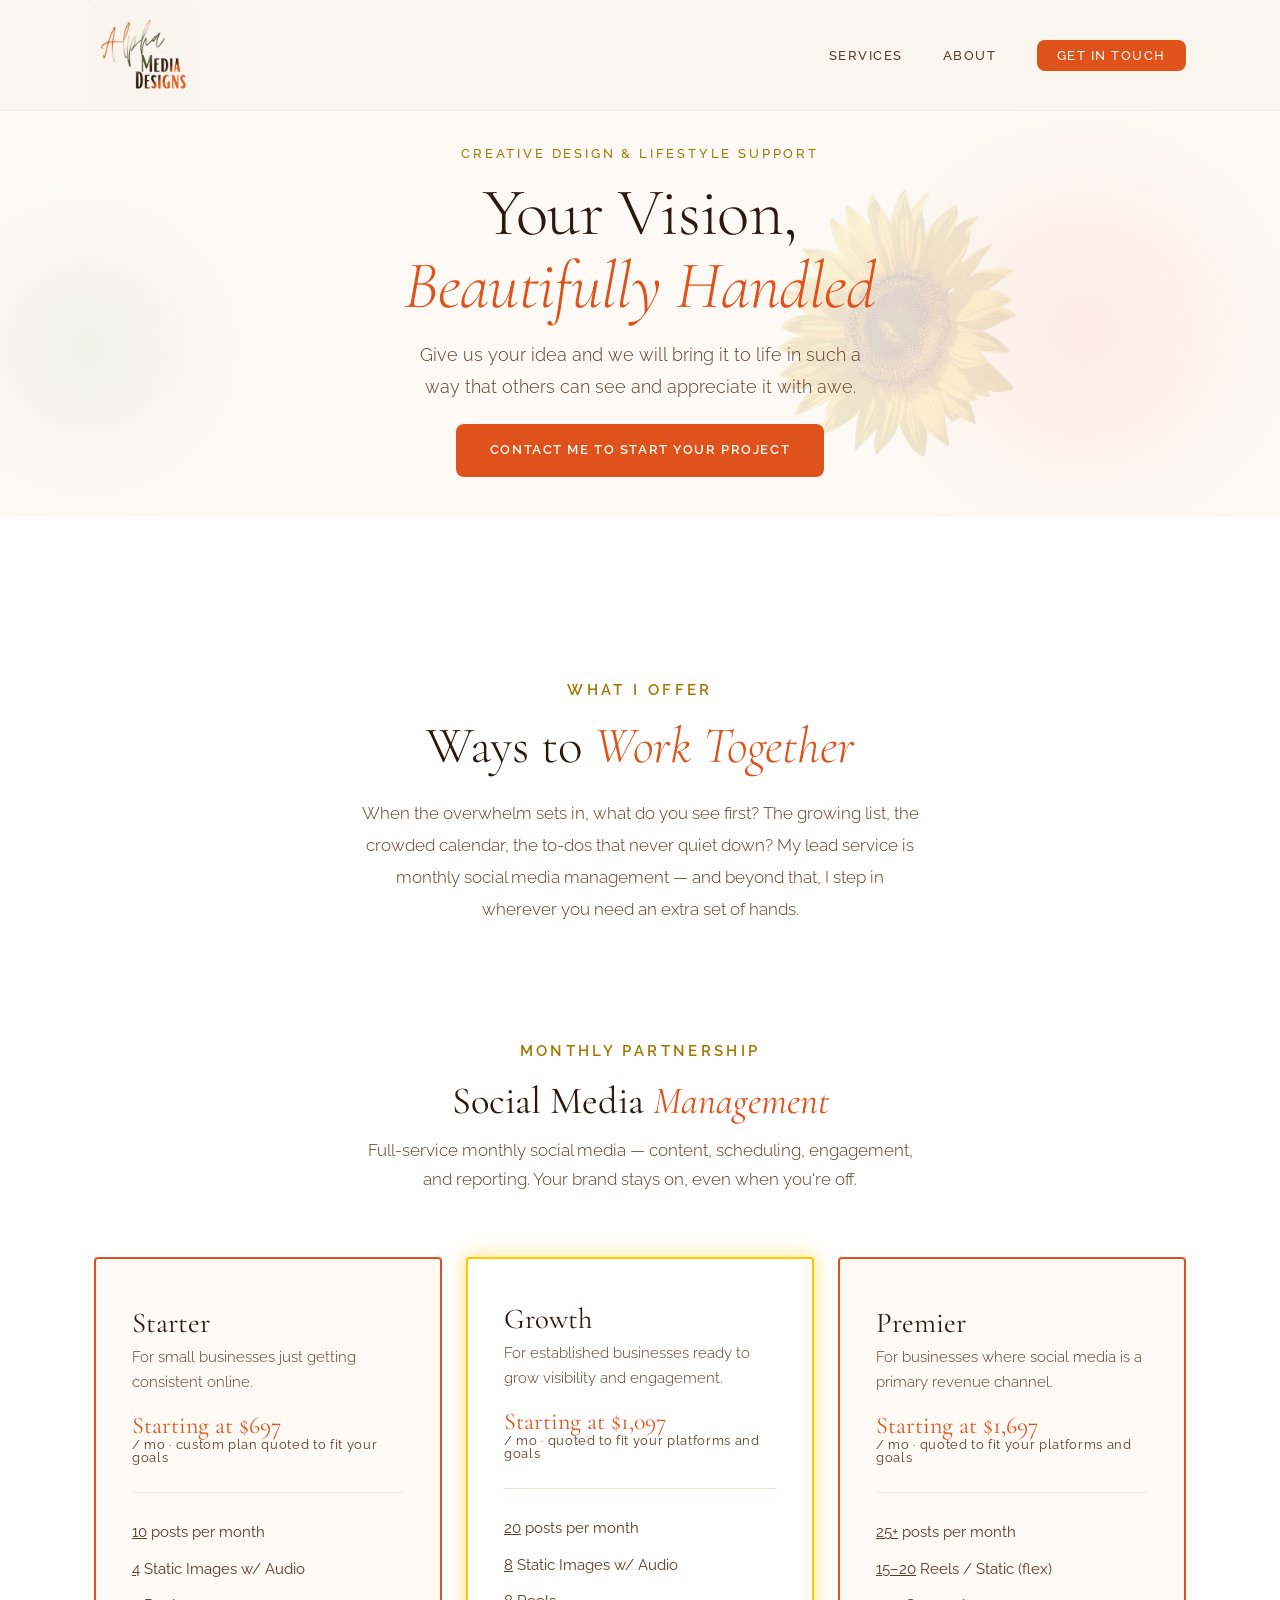
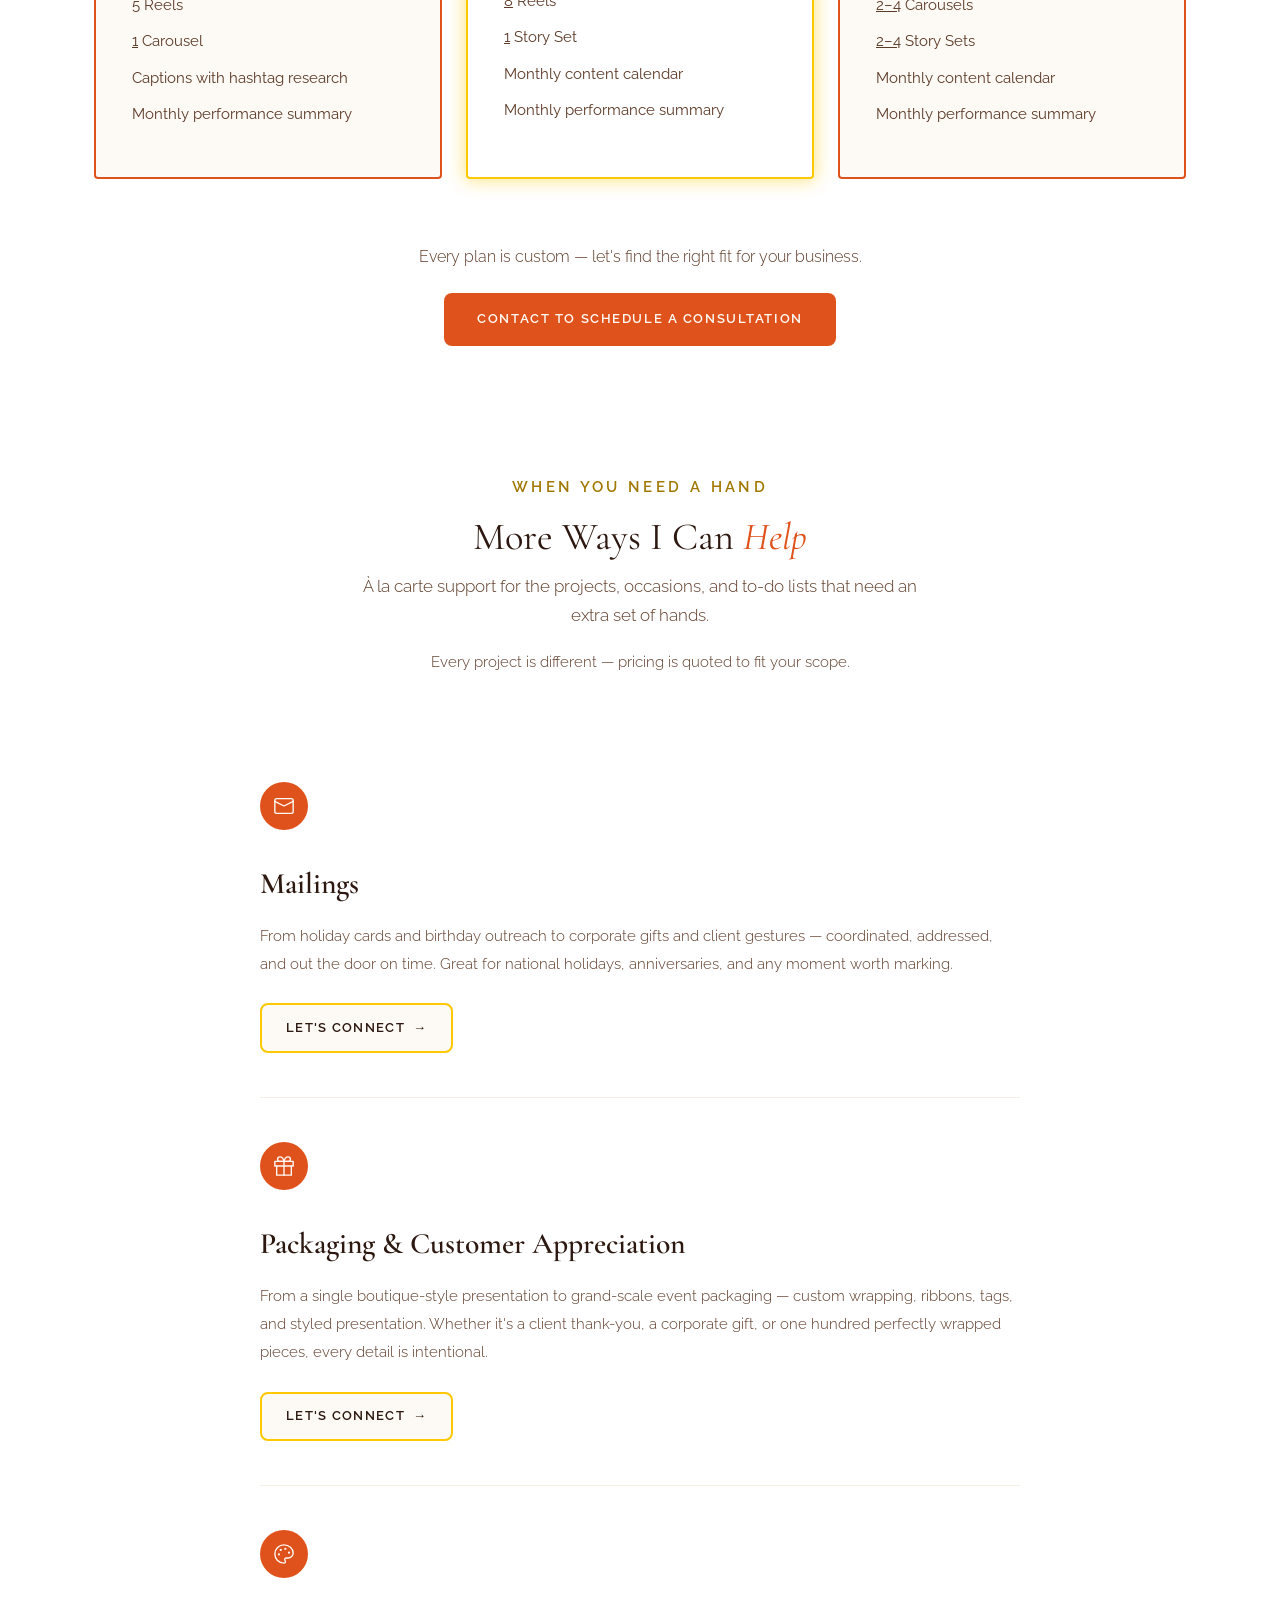
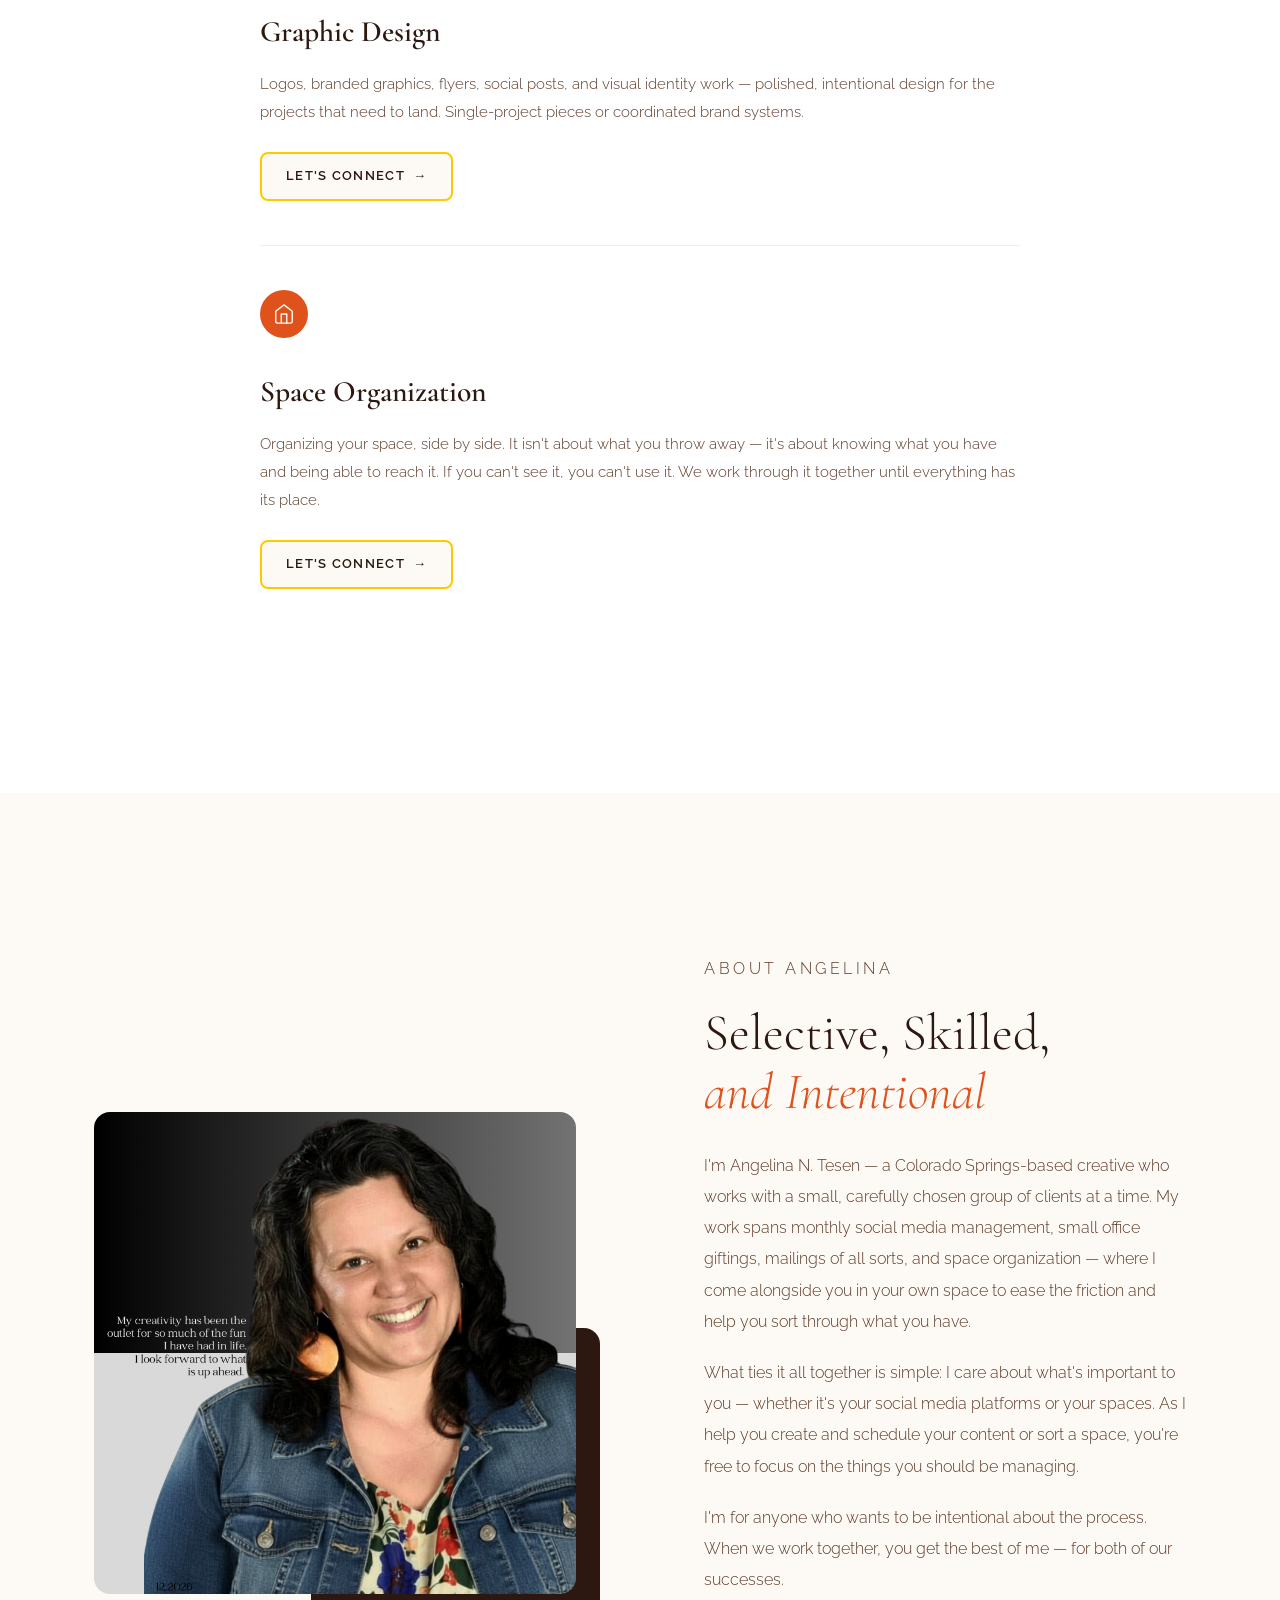
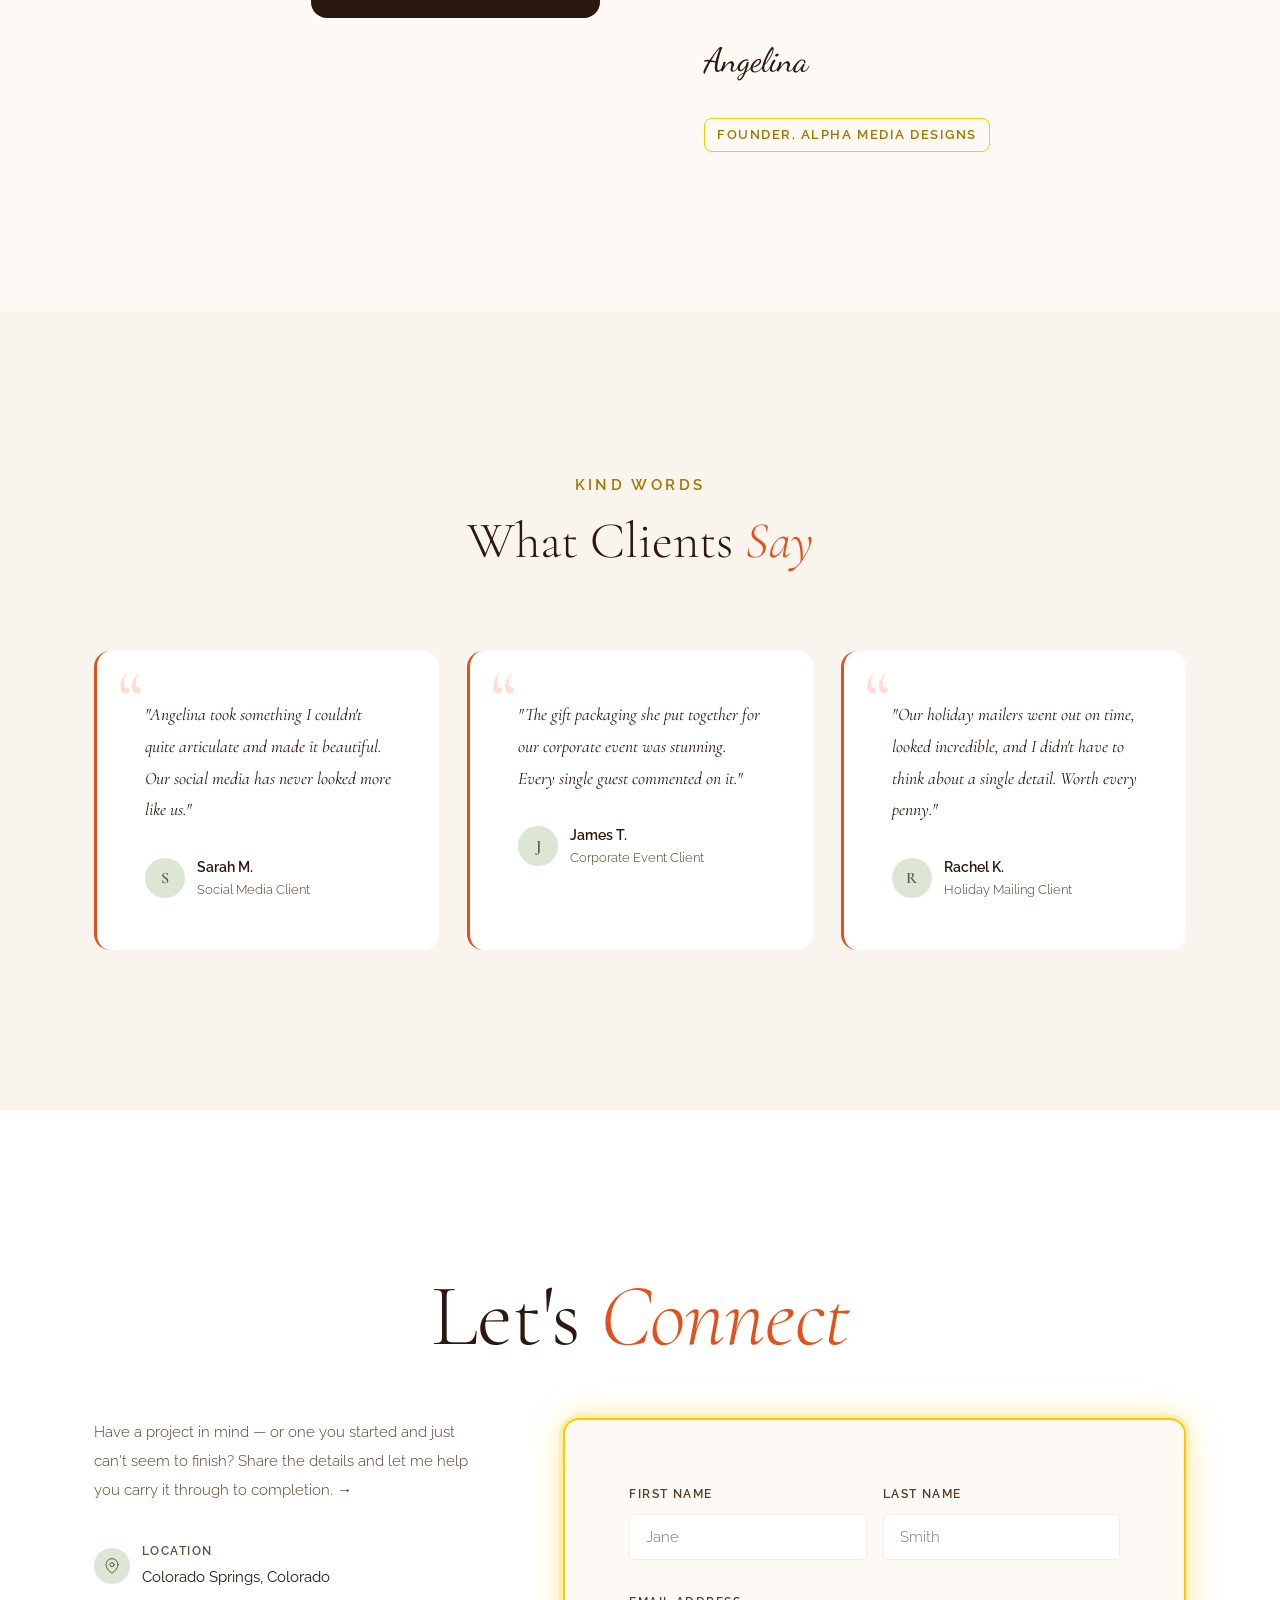
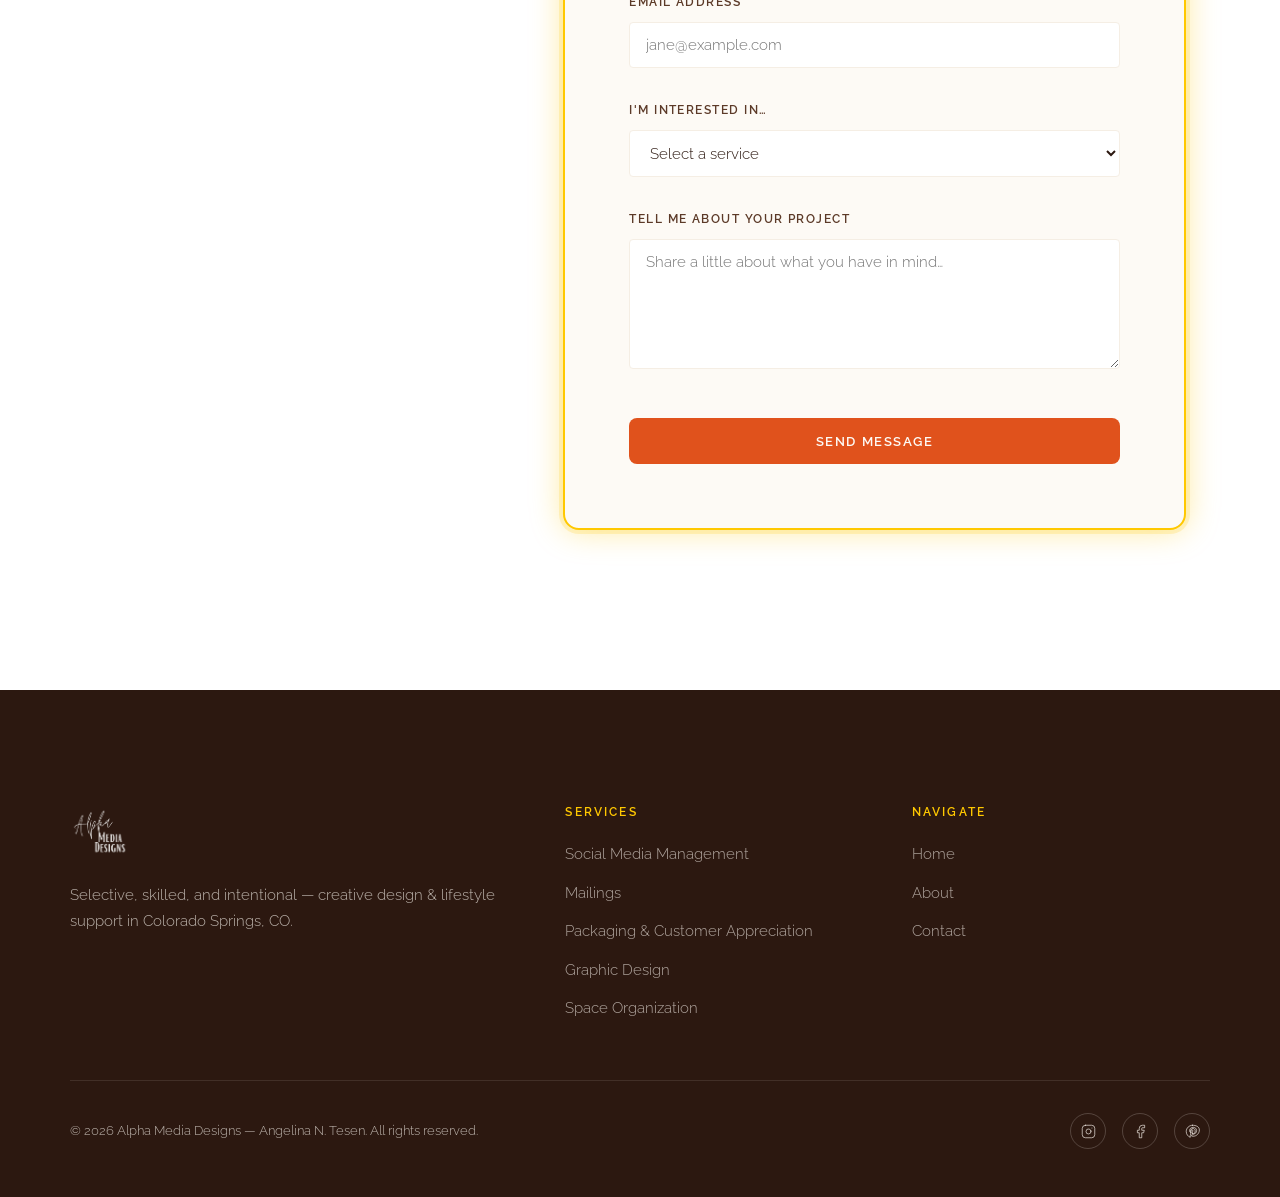
==== commit d2325c52: "Update tier-card styles and inclusions list" ====
--- a/index.html
+++ b/index.html
@@ -586,7 +586,7 @@
 
     .tier-card {
       background: var(--ivory);
-      border: 1px solid var(--ivory-dark);
+      border: 2px solid var(--rust);
       border-radius: 4px;
       padding: 3rem 2.25rem 2.75rem;
       display: flex;
@@ -601,9 +601,14 @@
     }
 
     .tier-card--featured {
-      border: 2px solid var(--rust);
+      border: 2px solid var(--saffron);
       background: var(--white);
       padding-top: 2.75rem;
+      box-shadow: 0 0 18px 2px rgba(255, 200, 0, 0.45);
+    }
+
+    .tier-card--featured:hover {
+      box-shadow: 0 0 22px 4px rgba(255, 200, 0, 0.55), 0 10px 28px rgba(44, 24, 16, 0.08);
     }
 
     .tier-badge {
@@ -681,19 +686,8 @@
       font-size: 0.95rem;
       color: var(--brown-mid);
       line-height: 1.55;
-      padding: 0.4rem 0 0.4rem 1.4rem;
+      padding: 0.4rem 0;
       position: relative;
-    }
-
-    .tier-inclusions li::before {
-      content: "";
-      position: absolute;
-      left: 0;
-      top: 0.82rem;
-      width: 0.45rem;
-      height: 0.45rem;
-      background: var(--rust);
-      border-radius: 50%;
     }
 
     .tier-cta-wrap {
@@ -1324,32 +1318,28 @@
             <div class="tier-price" style="font-size:1.5rem;">Starting at $697<span class="tier-price-suffix">/ mo · custom plan quoted to fit your goals</span></div>
             <div class="tier-divider"></div>
             <ul class="tier-inclusions">
-              <li>10 posts per month</li>
-              <li>4 Static Images w/ Audio</li>
-              <li>5 Reels</li>
-              <li>1 Carousel</li>
+              <li><u>10</u> posts per month</li>
+              <li><u>4</u> Static Images w/ Audio</li>
+              <li><u>5</u> Reels</li>
+              <li><u>1</u> Carousel</li>
               <li>Captions with hashtag research</li>
-              <li>Monthly content calendar</li>
               <li>Monthly performance summary</li>
             </ul>
           </div>
 
           <!-- STANDARD (featured) -->
           <div class="tier-card tier-card--featured">
-            <span class="tier-badge">Most popular</span>
             <h4 class="tier-name">Growth</h4>
             <p class="tier-tagline">For established businesses ready to grow visibility and engagement.</p>
             <div class="tier-price" style="font-size:1.5rem;">Starting at $1,097<span class="tier-price-suffix">/ mo · quoted to fit your platforms and goals</span></div>
             <div class="tier-divider"></div>
             <ul class="tier-inclusions">
-              <li>20 posts per month</li>
-              <li>8 Static Images w/ Audio</li>
-              <li>8 Reels</li>
-              <li>1 Story Set</li>
-              <li>Daily weekday community management</li>
-              <li>Bi-weekly check-in calls</li>
-              <li>Monthly analytics with recommendations</li>
-              <li>Quarterly campaign planning</li>
+              <li><u>20</u> posts per month</li>
+              <li><u>8</u> Static Images w/ Audio</li>
+              <li><u>8</u> Reels</li>
+              <li><u>1</u> Story Set</li>
+              <li>Monthly content calendar</li>
+              <li>Monthly performance summary</li>
             </ul>
           </div>
 
@@ -1360,14 +1350,12 @@
             <div class="tier-price" style="font-size:1.5rem;">Starting at $1,697<span class="tier-price-suffix">/ mo · quoted to fit your platforms and goals</span></div>
             <div class="tier-divider"></div>
             <ul class="tier-inclusions">
-              <li>25+ posts per month</li>
-              <li>15–20 Reels / Static (flex)</li>
-              <li>2–4 Carousels</li>
-              <li>2–4 Story Sets</li>
-              <li>Daily + weekend community management</li>
-              <li>Weekly strategy calls</li>
-              <li>Quarterly campaign — concept, design, execution</li>
-              <li>Monthly email newsletter</li>
+              <li><u>25+</u> posts per month</li>
+              <li><u>15–20</u> Reels / Static (flex)</li>
+              <li><u>2–4</u> Carousels</li>
+              <li><u>2–4</u> Story Sets</li>
+              <li>Monthly content calendar</li>
+              <li>Monthly performance summary</li>
             </ul>
           </div>
 
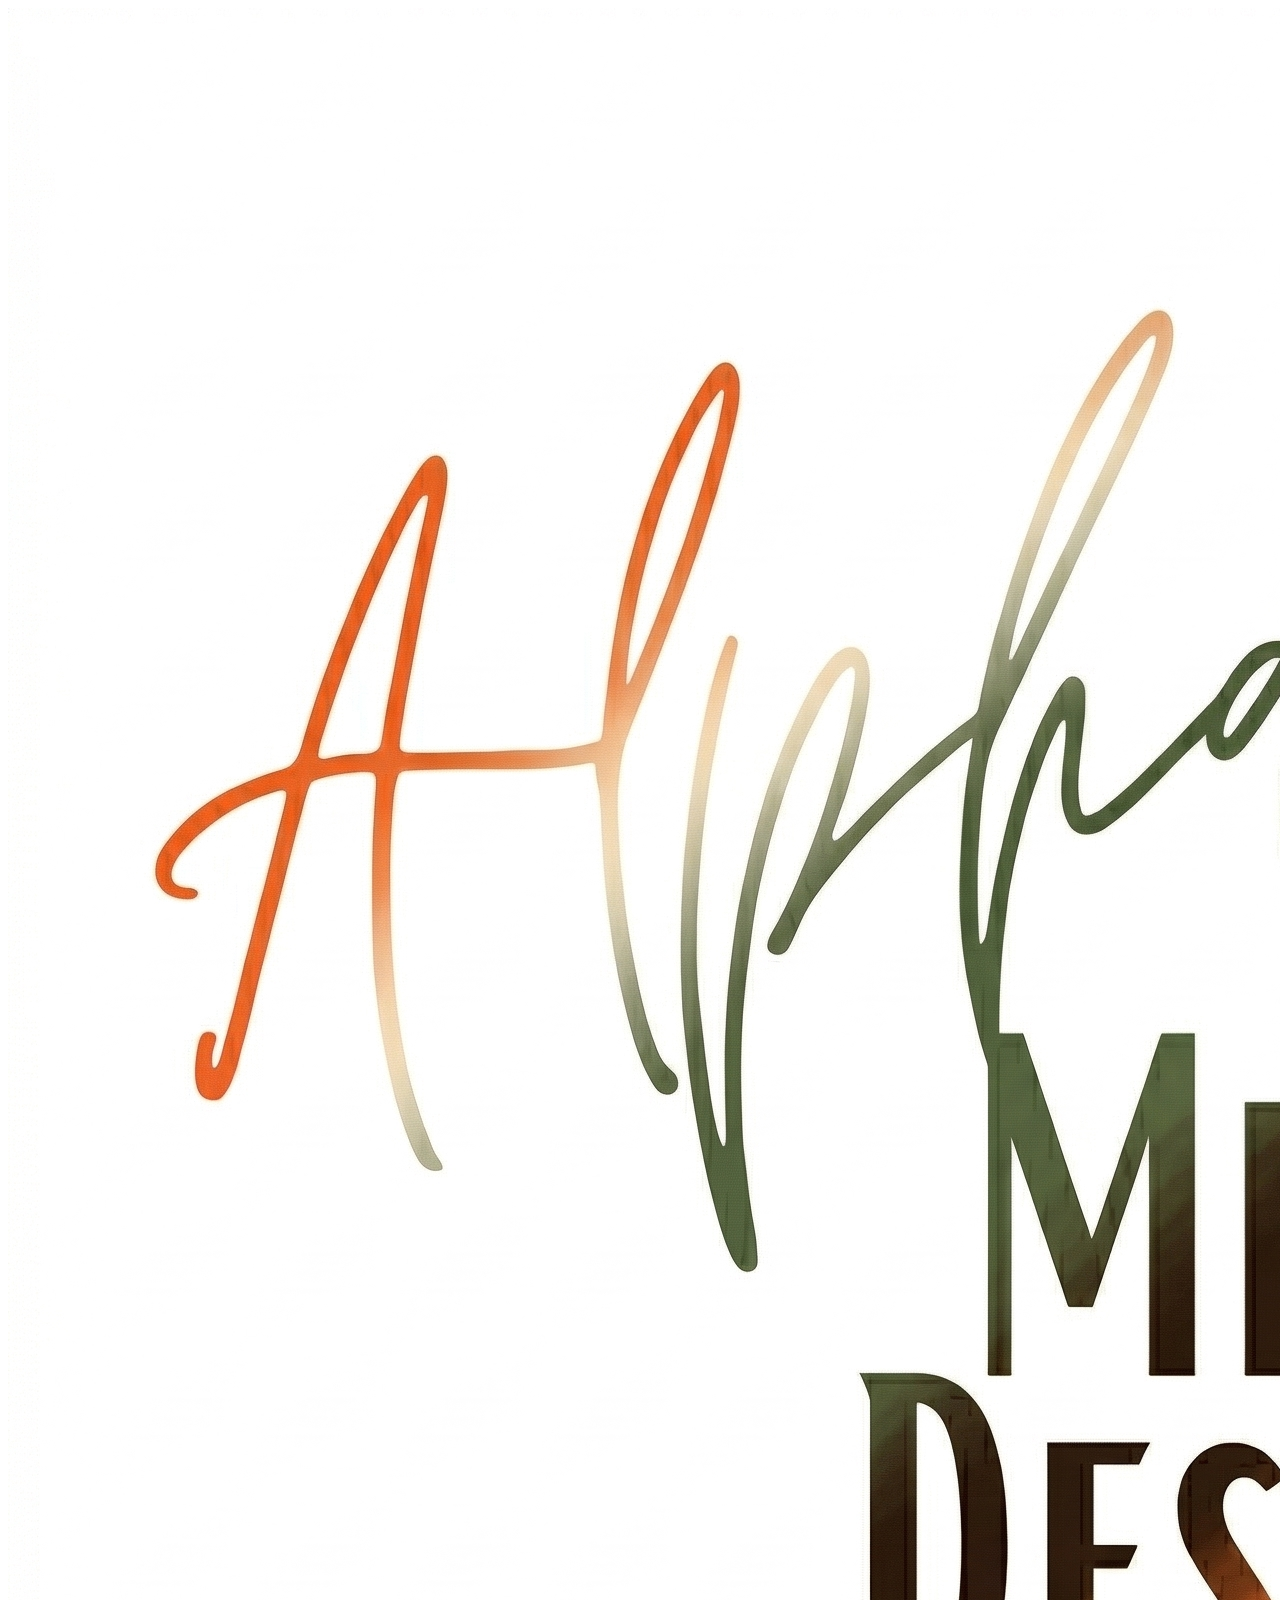
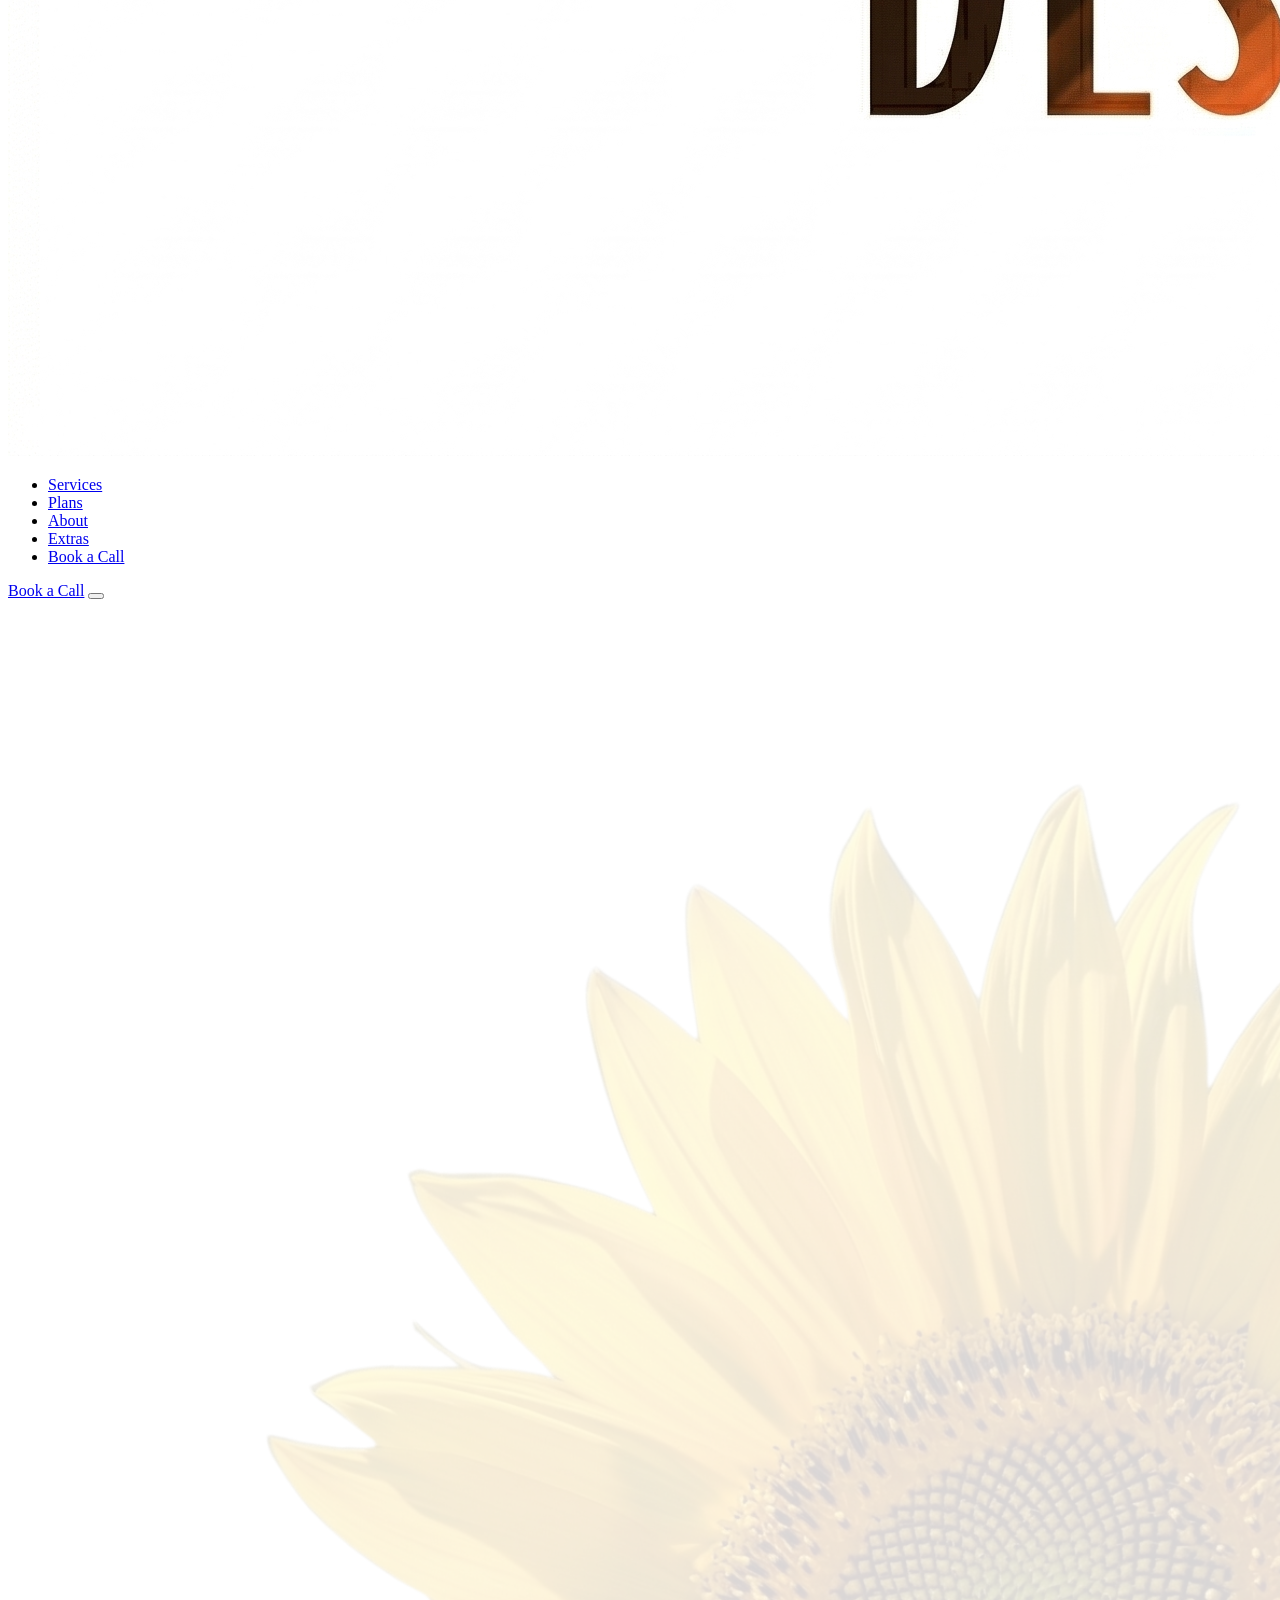
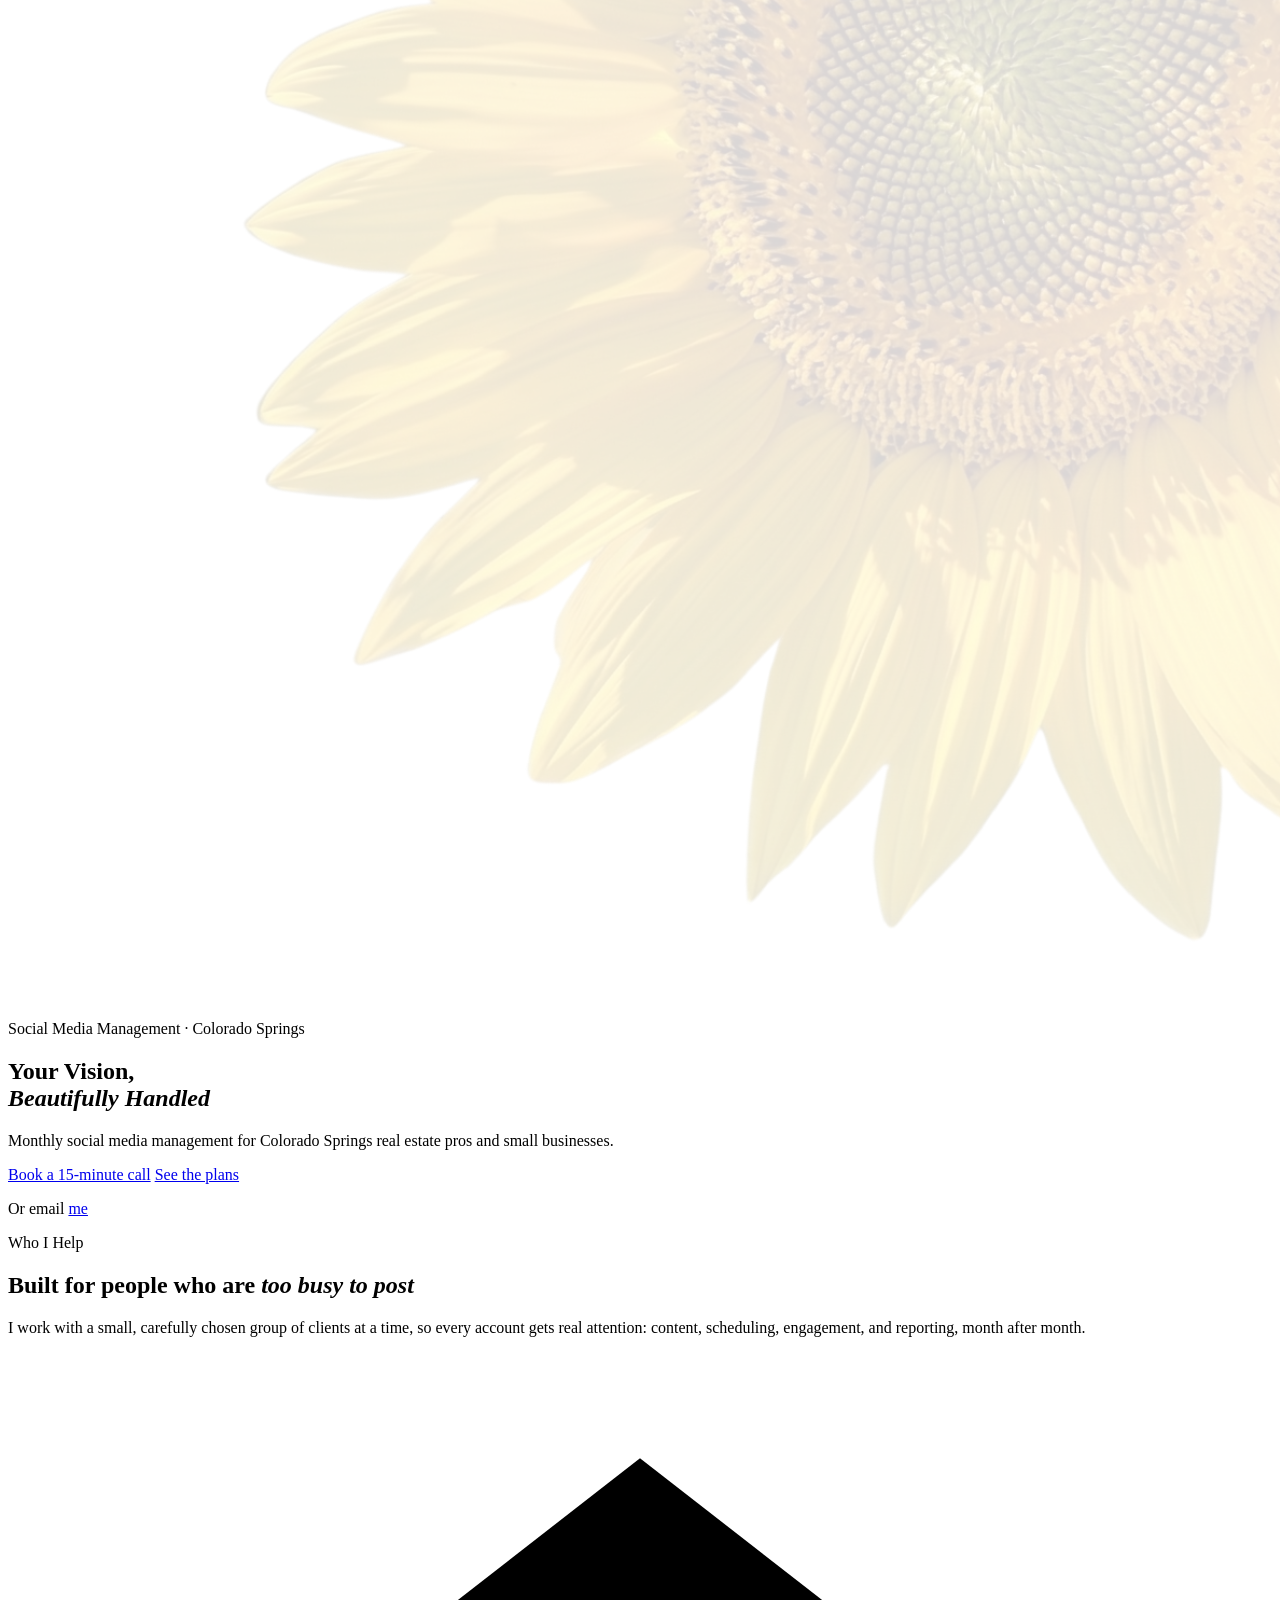
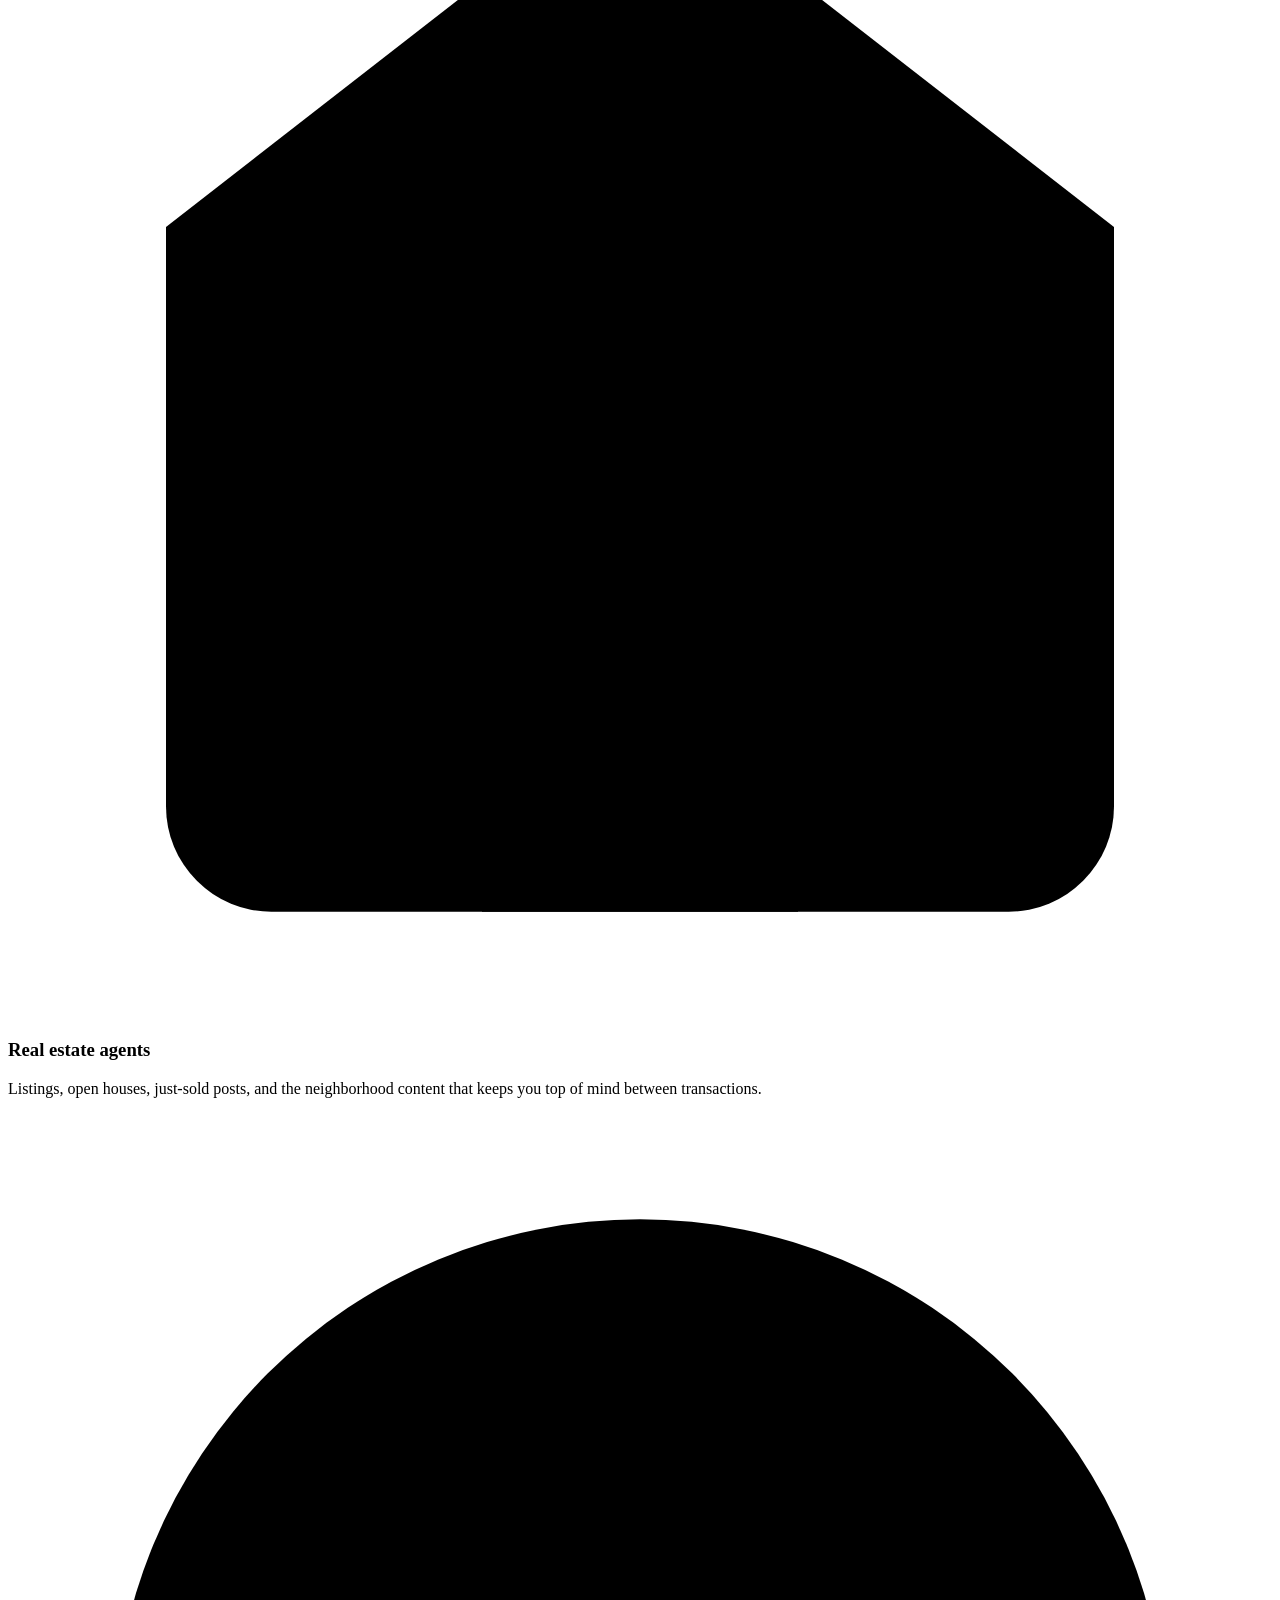
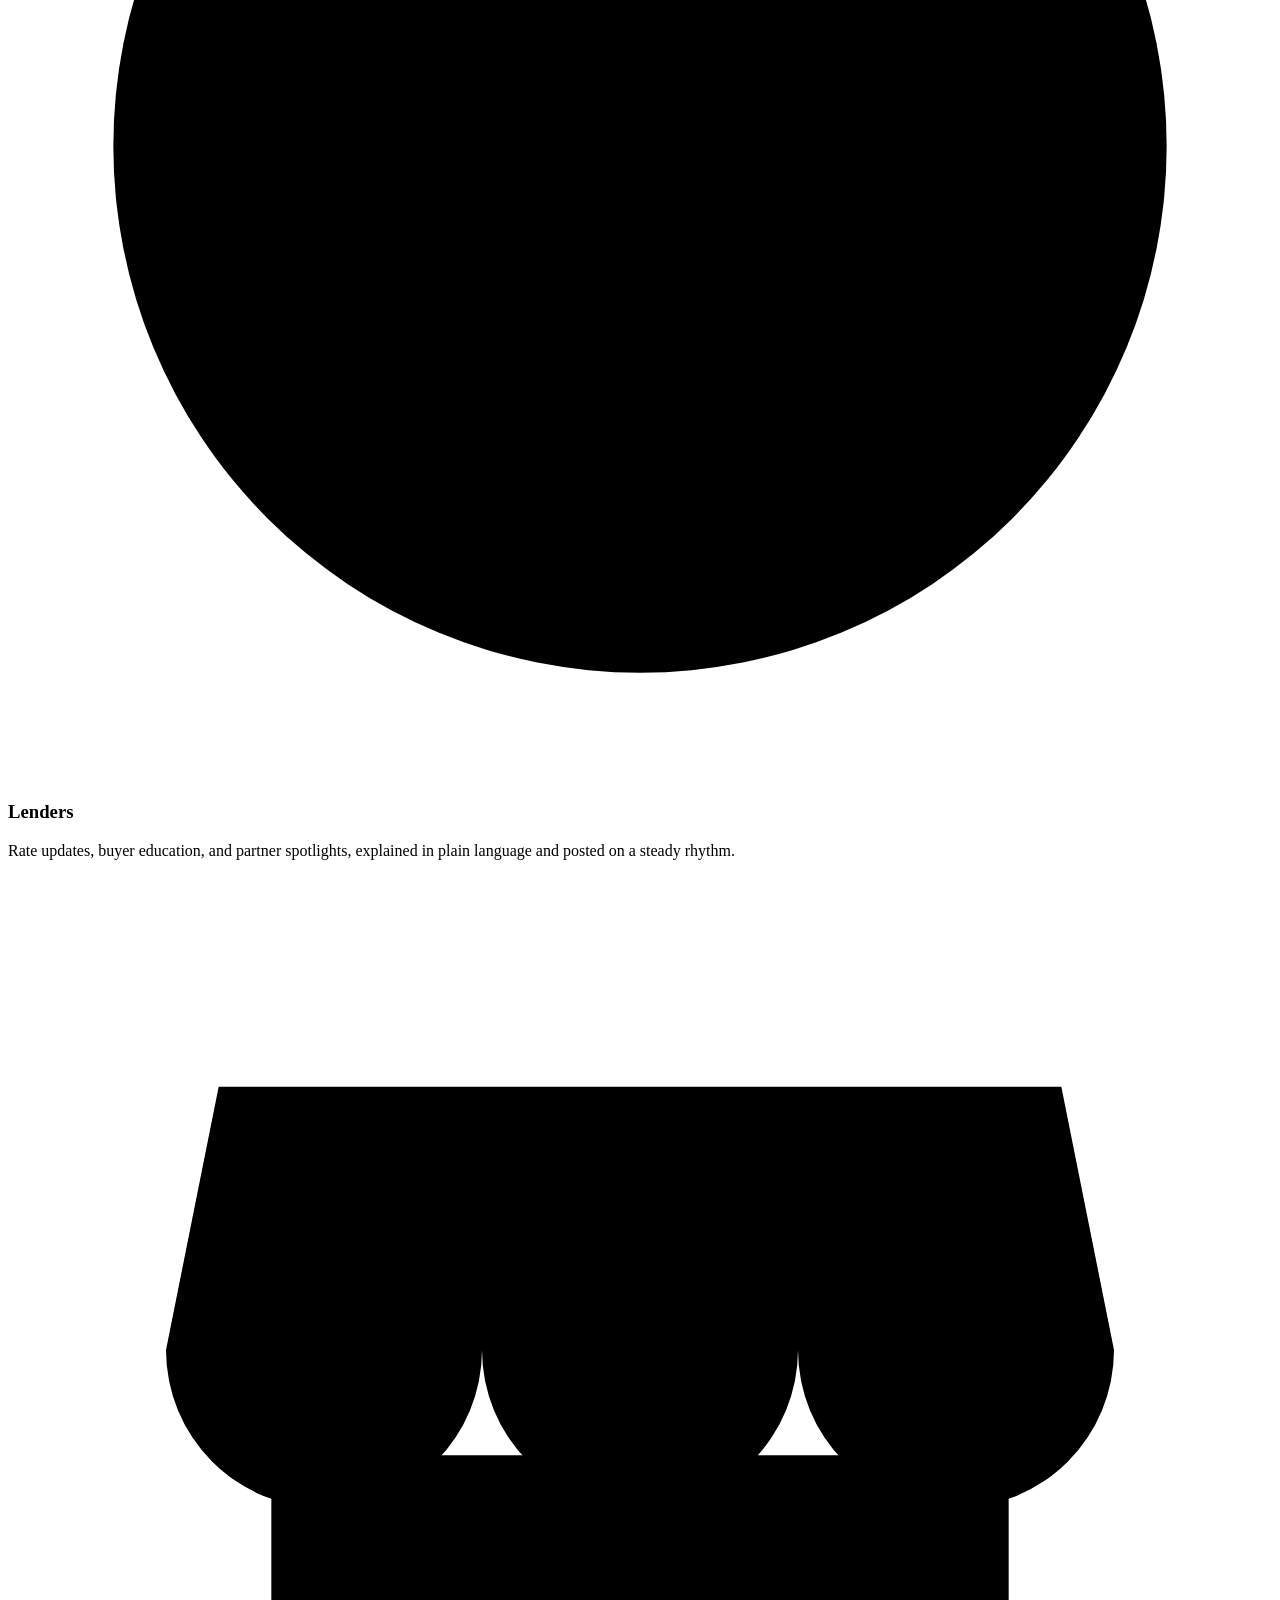
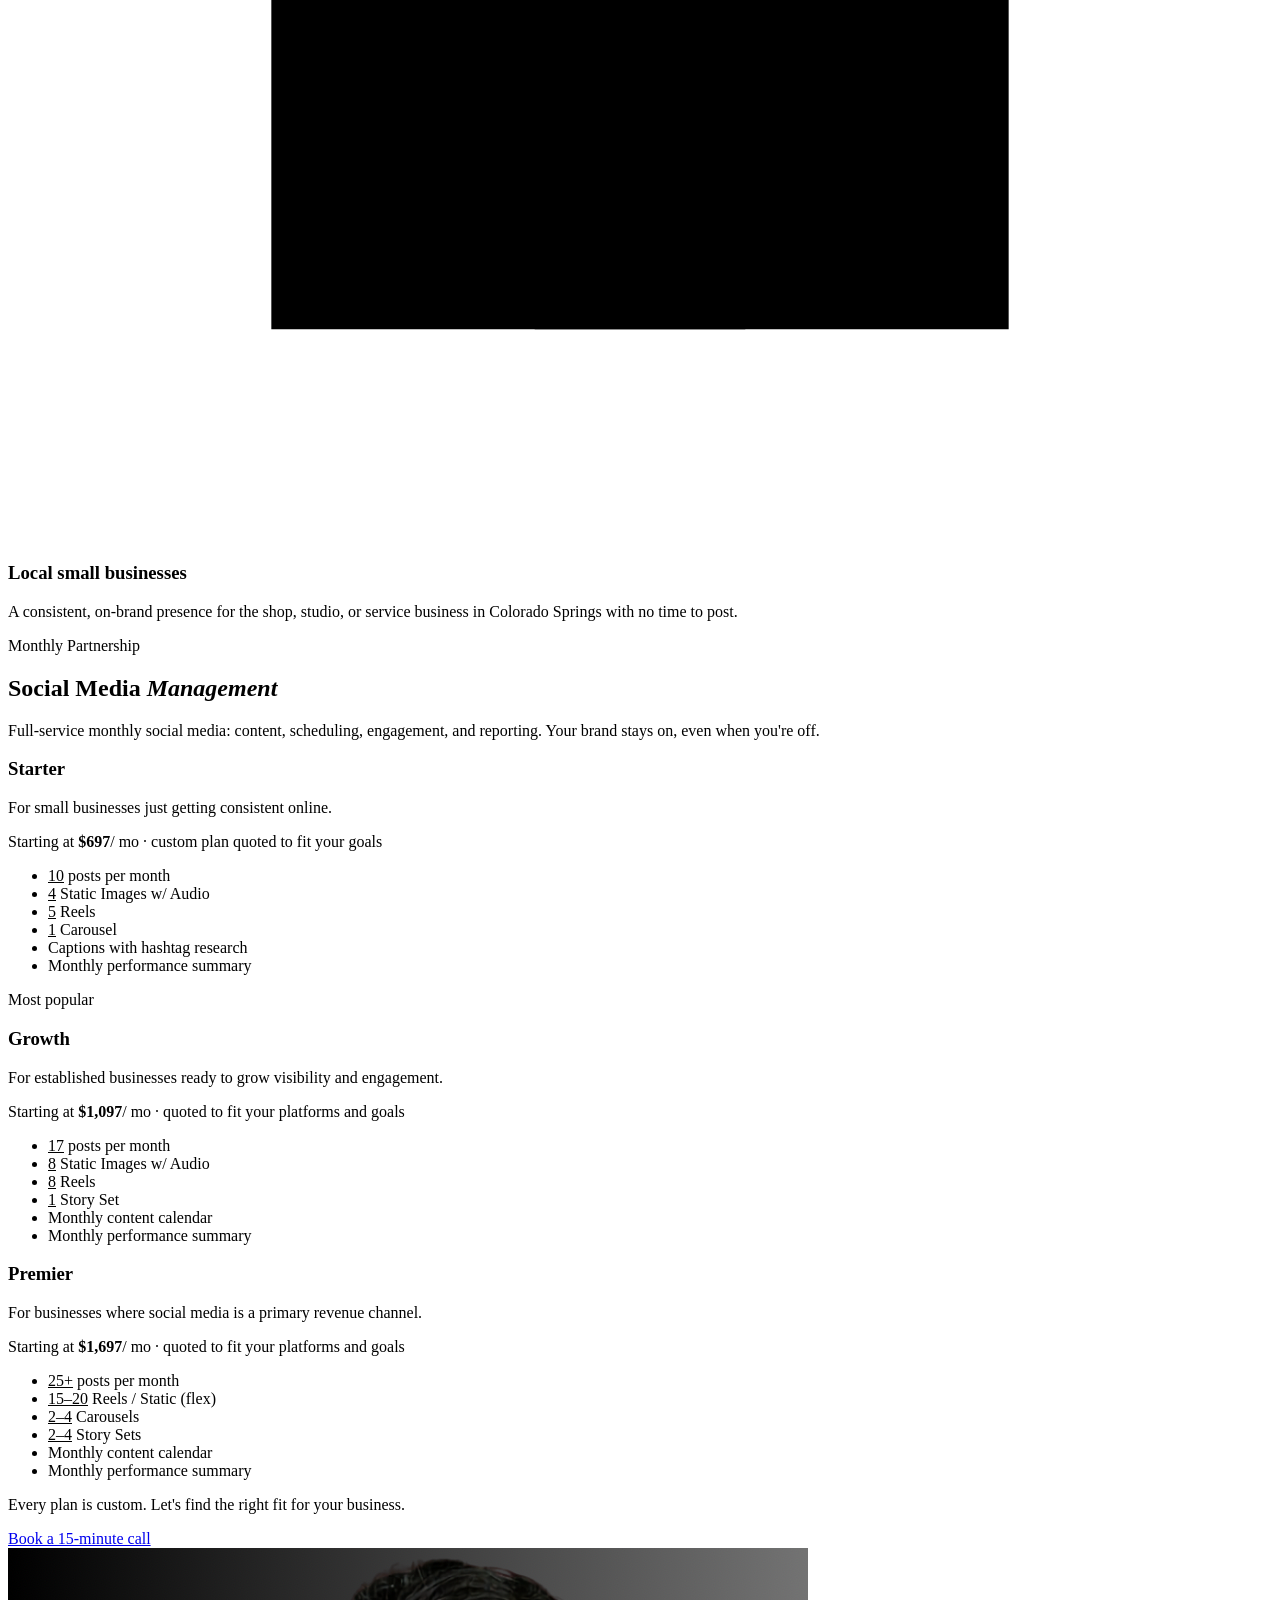
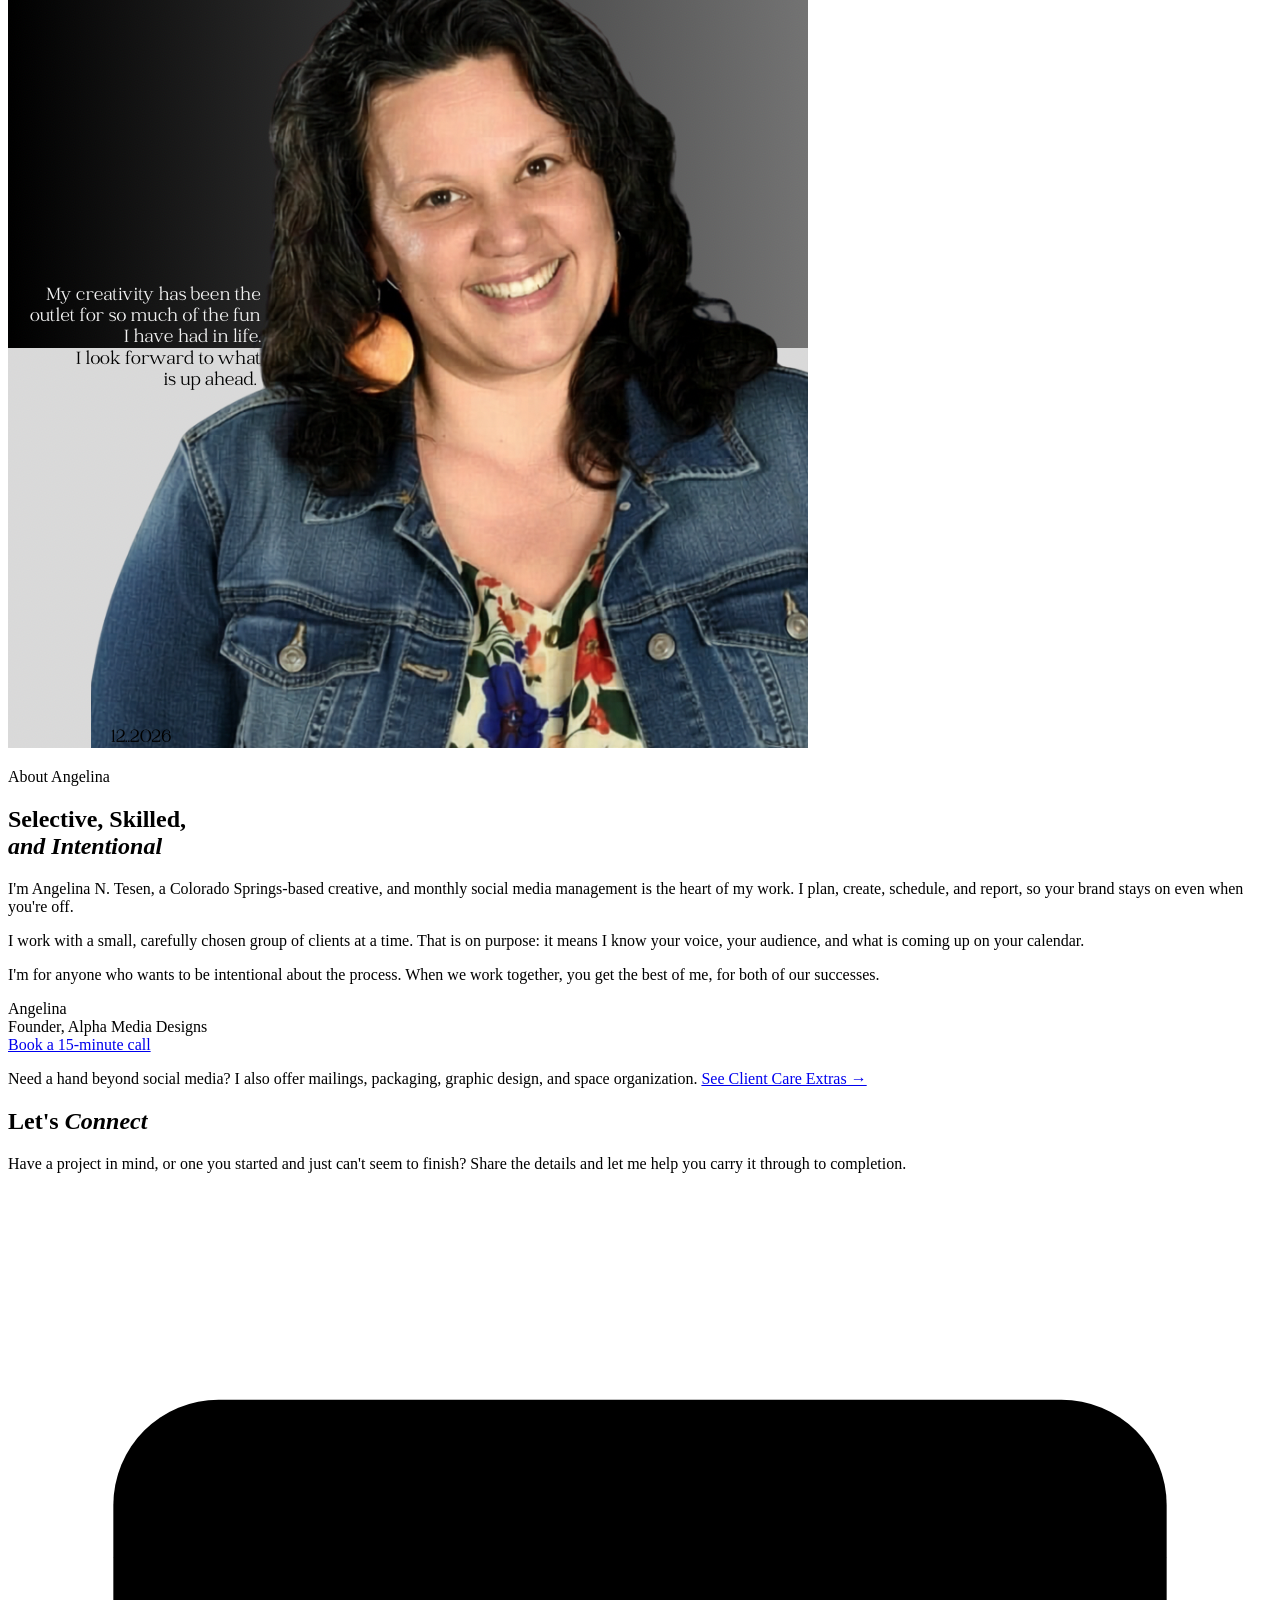
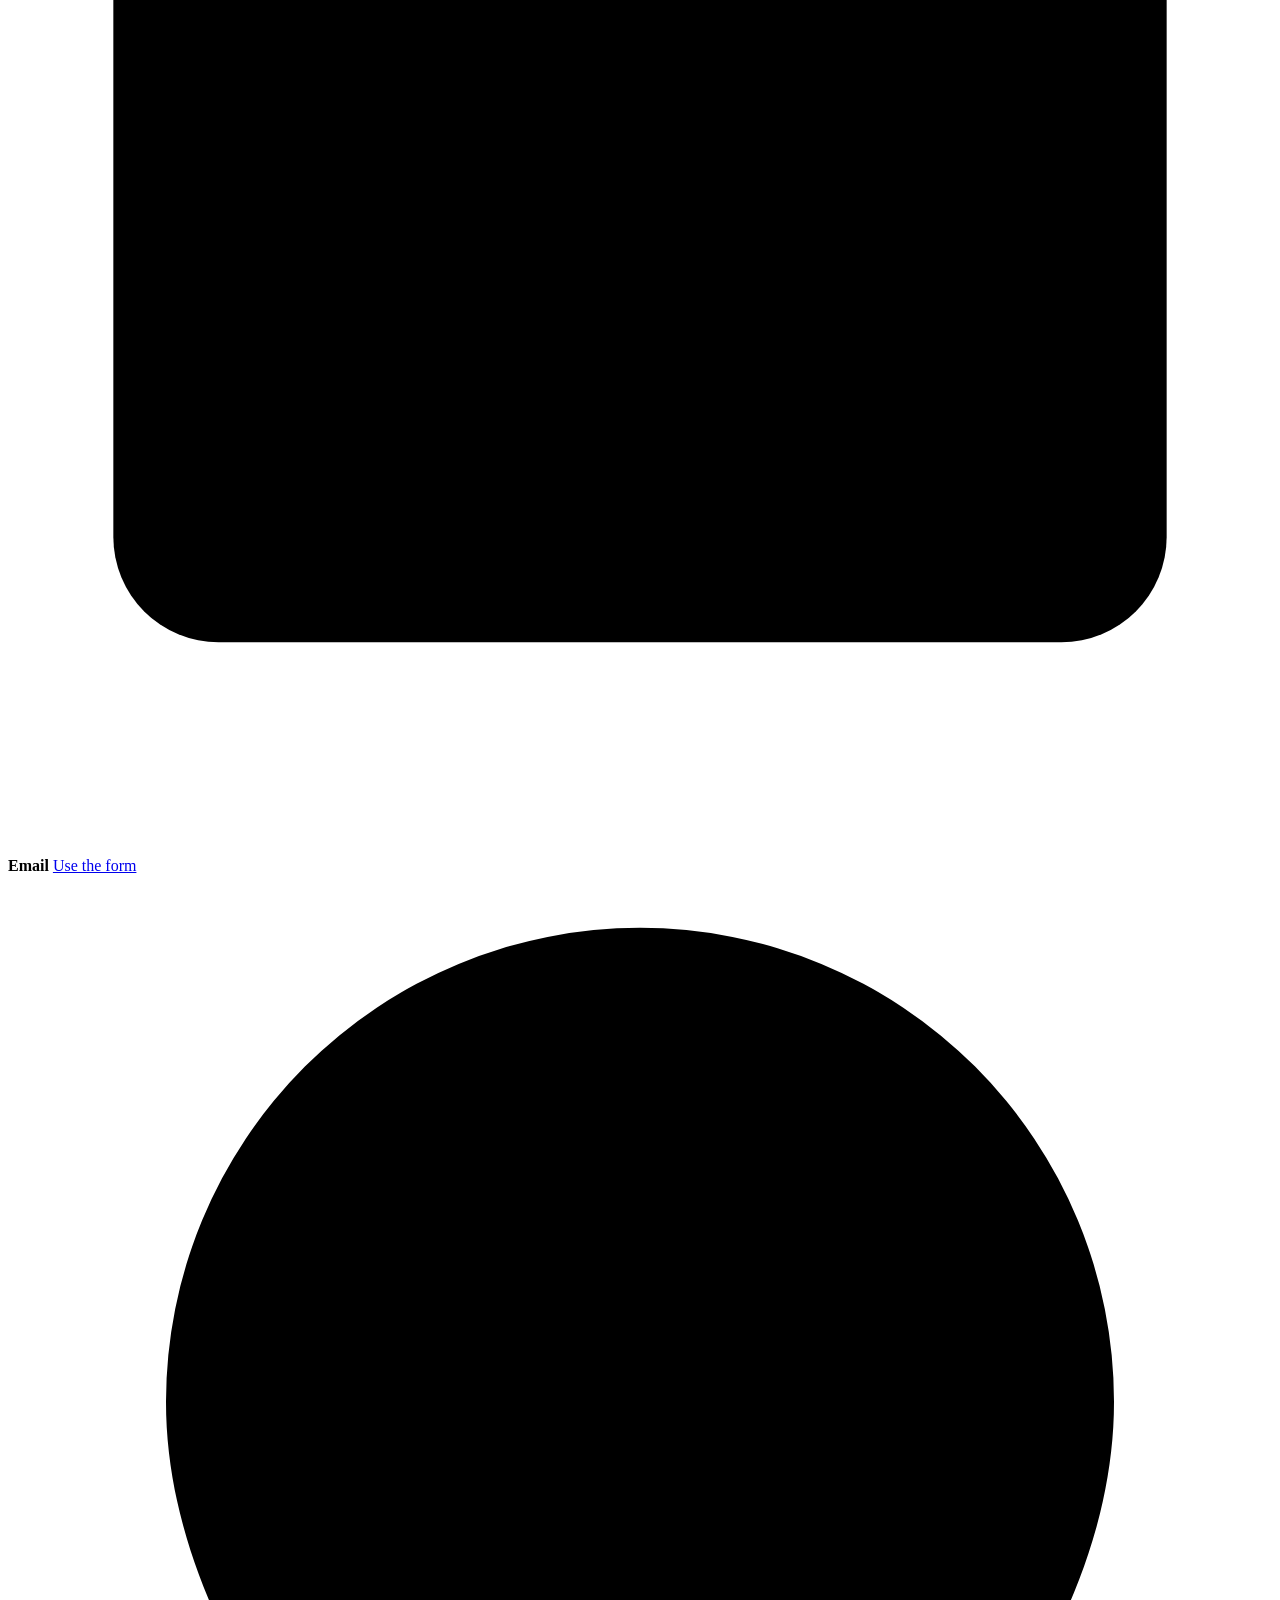
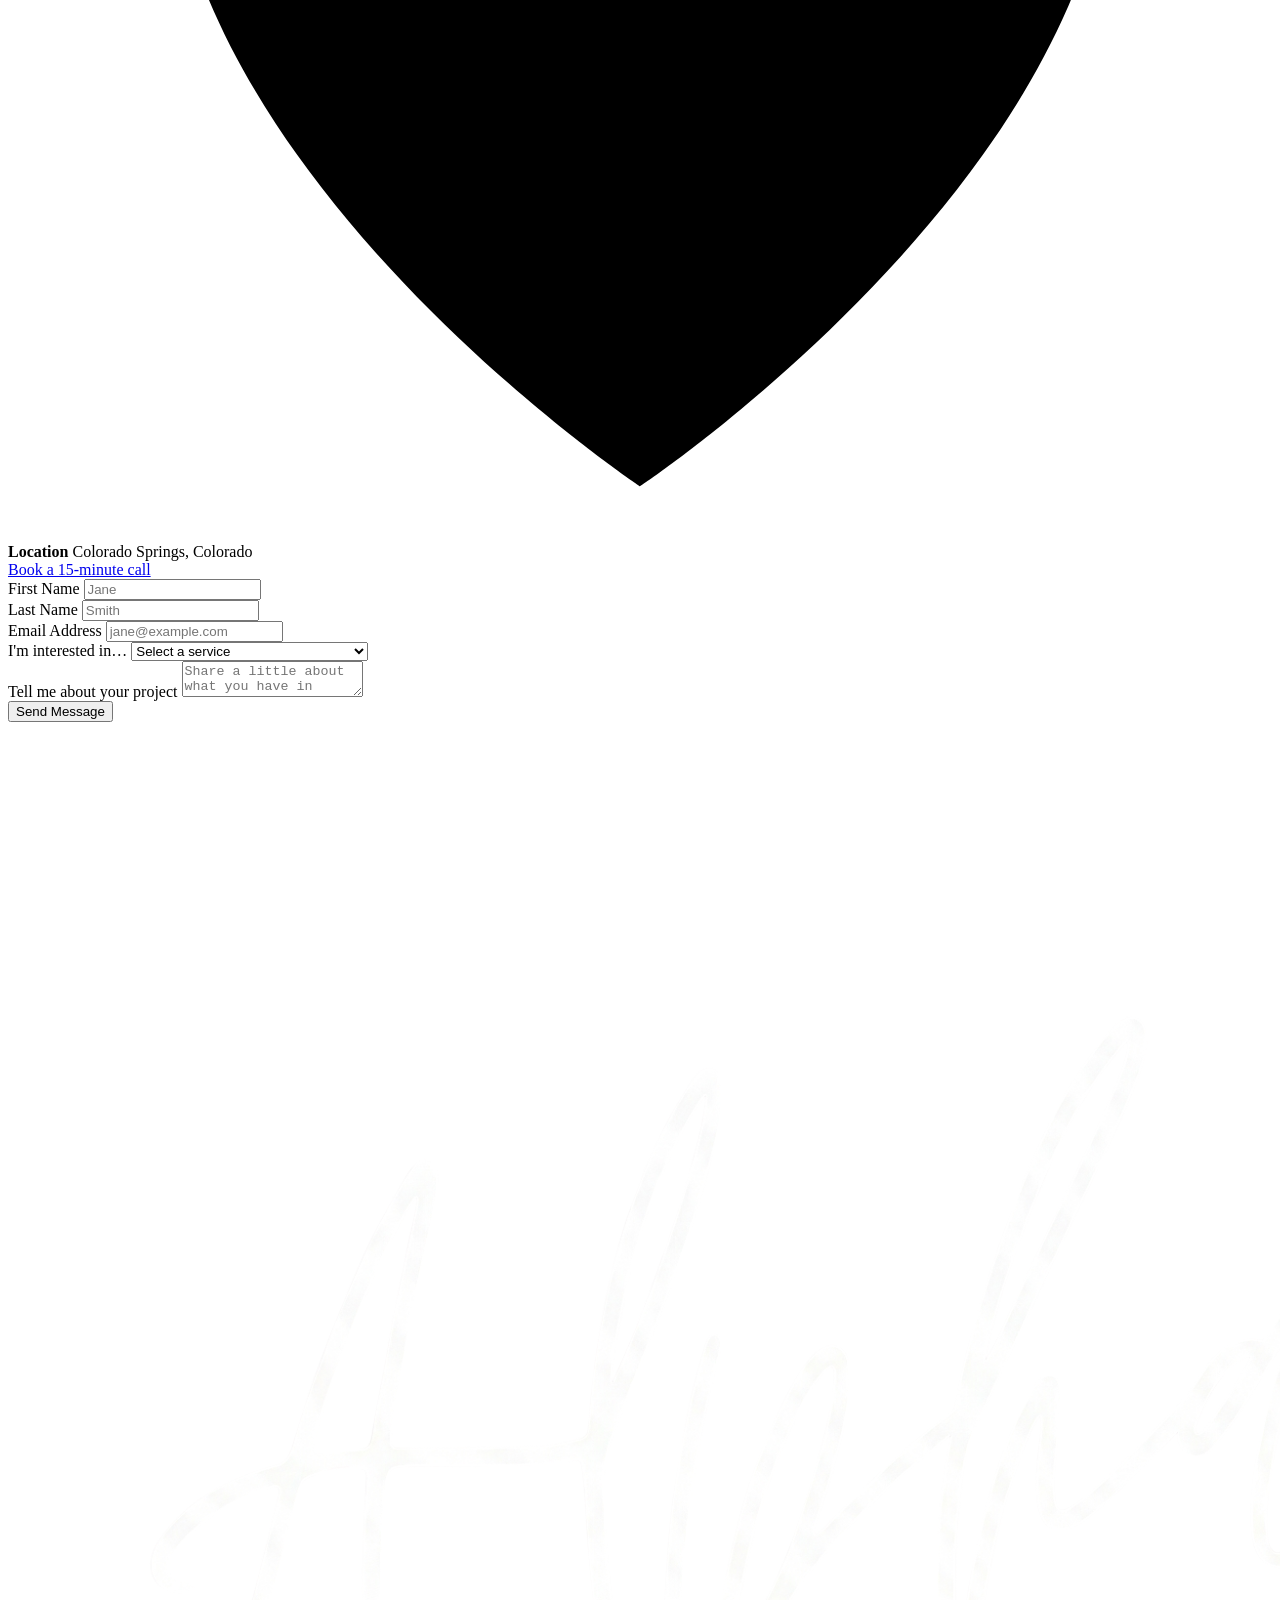
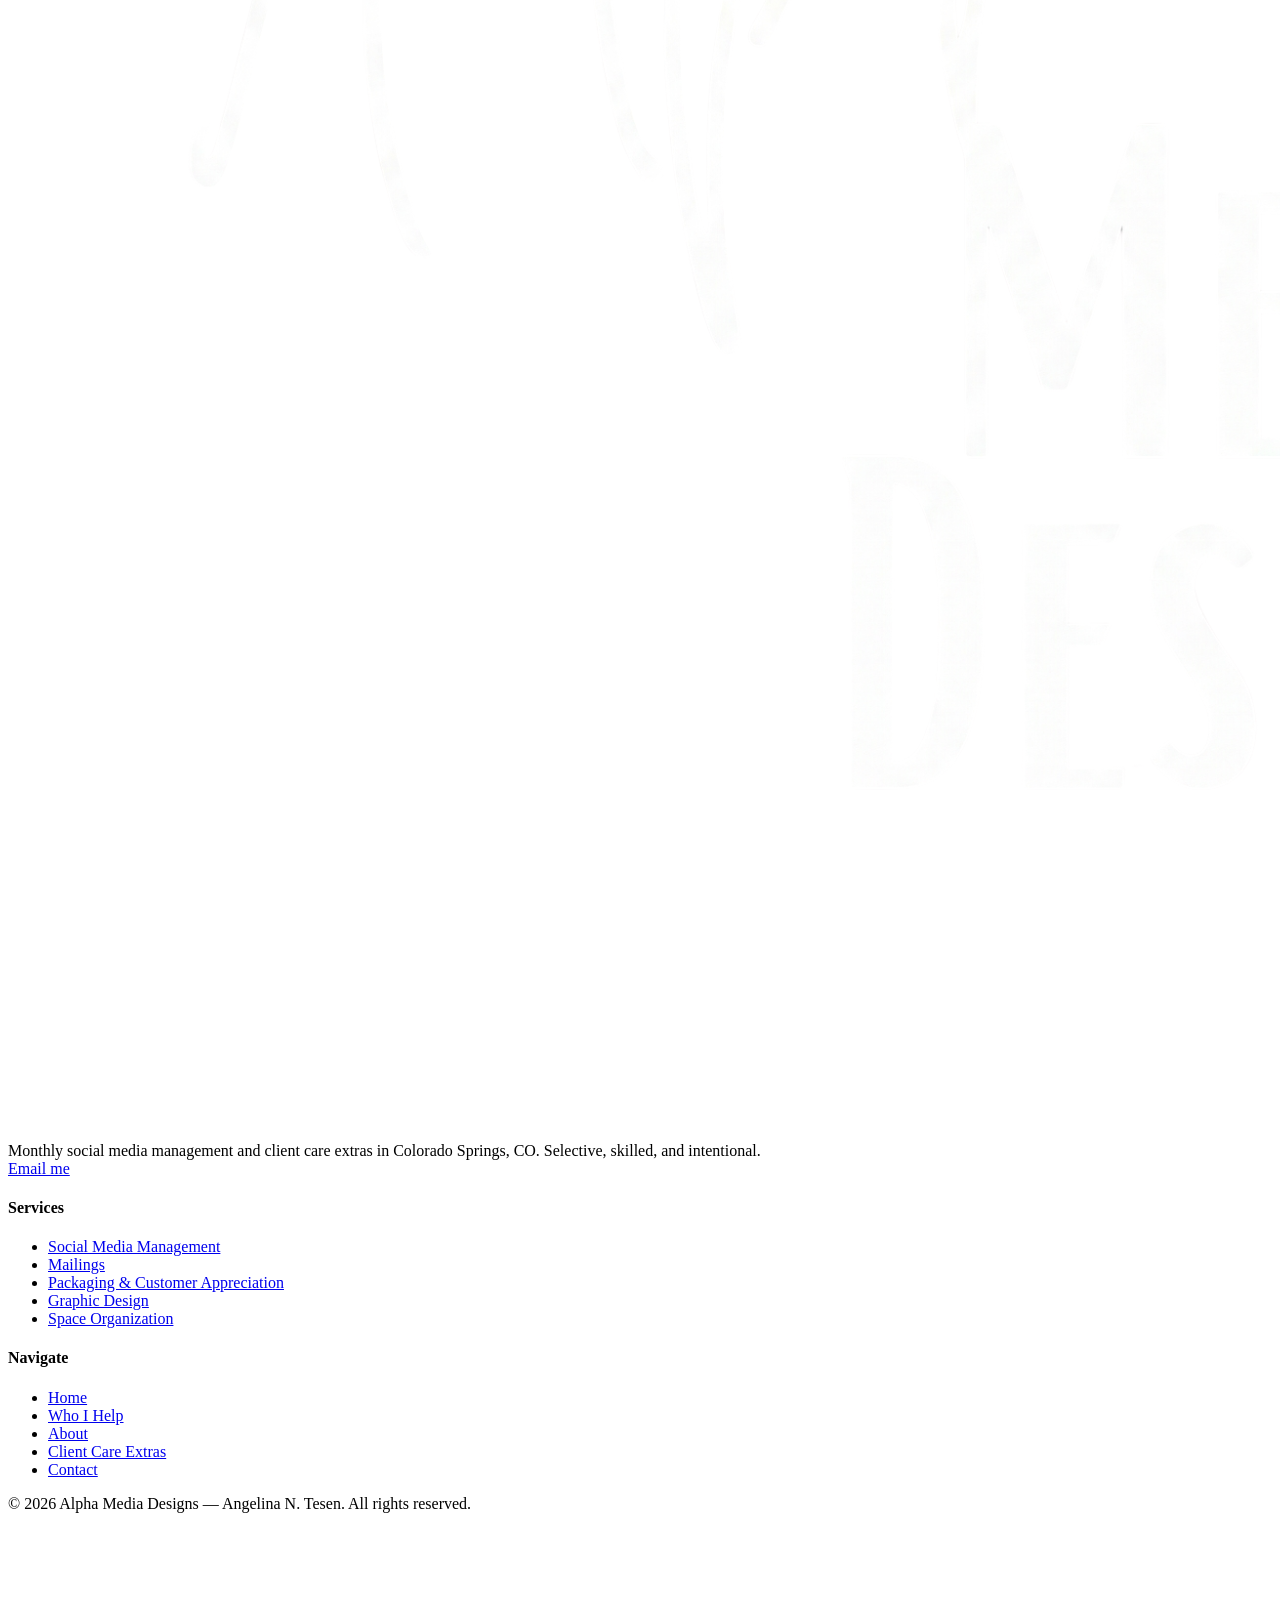
==== commit bd2388f3: "Rebuild homepage around monthly social media management - New section order: hero, who I help, work " ====
--- a/index.html
+++ b/index.html
@@ -1,1768 +1,553 @@
-<!DOCTYPE html>
-<html lang="en">
-<head>
-  <meta charset="UTF-8" />
-  <meta name="viewport" content="width=device-width, initial-scale=1.0" />
-  <title>Alpha Media Designs | Angelina N. Tesen | Colorado Springs, CO</title>
-  <meta name="description" content="Alpha Media Designs by Angelina N. Tesen — social media management, gift packaging, graphic design, holiday mailings, and home organization in Colorado Springs, CO. Selective, skilled, and intentional." />
-  <meta name="keywords" content="social media management Colorado Springs, social media content creation, monthly social media, holiday mass mailings, gift packaging Colorado Springs, graphic design Colorado Springs, home organization, Angelina Tesen, Alpha Media Designs" />
-  <meta name="author" content="Angelina N. Tesen" />
-  <meta name="robots" content="index, follow" />
-
-  <!-- Open Graph / Link Preview -->
-  <meta property="og:type" content="website" />
-  <meta property="og:url" content="https://alphamediadesigns.com" />
-  <meta property="og:title" content="Alpha Media Designs — Your Vision, Beautifully Handled" />
-  <meta property="og:description" content="Social media management starting at $697/mo — plus gift packaging, graphic design, holiday mailings & home organization. Selective, skilled, and intentional." />
-  <meta property="og:image" content="https://alphamediadesigns.com/images/logo.png" />
-  <meta property="og:image:width" content="1200" />
-  <meta property="og:image:height" content="630" />
-
-  <!-- Twitter / iMessage card -->
-  <meta name="twitter:card" content="summary_large_image" />
-  <meta name="twitter:title" content="Alpha Media Designs — Your Vision, Beautifully Handled" />
-  <meta name="twitter:description" content="Social media management & personal services in Colorado Springs, CO. Custom plans starting at $697/mo." />
-  <meta name="twitter:image" content="https://alphamediadesigns.com/images/logo.png" />
-
-  <link rel="icon" type="image/png" href="images/favicon.png" />
-  <link rel="apple-touch-icon" href="images/favicon.png" />
-
-  <link rel="preconnect" href="https://fonts.googleapis.com" />
-  <link rel="preconnect" href="https://fonts.gstatic.com" crossorigin />
-  <link href="https://fonts.googleapis.com/css2?family=Cormorant+Garamond:ital,wght@0,300;0,400;0,600;1,300;1,400&family=Dancing+Script:wght@600&family=Raleway:wght@300;400;500;600&display=swap" rel="stylesheet" />
-
-  <!-- Schema Markup -->
-  <script type="application/ld+json">
-  {
-    "@context": "https://schema.org",
-    "@type": "LocalBusiness",
-    "name": "Alpha Media Designs",
-    "description": "Social media management, gift packaging, graphic design, holiday mailings, and home organization in Colorado Springs, Colorado.",
-    "url": "https://alphamediadesigns.com",
-    "founder": {
-      "@type": "Person",
-      "name": " N. Tesen"
-    },
-    "image": "https://alphamediadesigns.com/preview.png",
-    "priceRange": "$$",
-    "hasOfferCatalog": {
-      "@type": "OfferCatalog",
-      "name": "Services",
-      "itemListElement": [
-        { "@type": "Offer", "itemOffered": { "@type": "Service", "name": "Social Media Management — Starter" } },
-        { "@type": "Offer", "itemOffered": { "@type": "Service", "name": "Social Media Management — Growth" } },
-        { "@type": "Offer", "itemOffered": { "@type": "Service", "name": "Social Media Management — Premier" } },
-        { "@type": "Offer", "itemOffered": { "@type": "Service", "name": "Holiday & Occasion Mailings" } },
-        { "@type": "Offer", "itemOffered": { "@type": "Service", "name": "Gift Packaging" } },
-        { "@type": "Offer", "itemOffered": { "@type": "Service", "name": "Graphic Design" } },
-        { "@type": "Offer", "itemOffered": { "@type": "Service", "name": "Home Organization" } }
-      ]
-    }
-  }
-  </script>
-
-  <style>
-    /* =====================
-       DESIGN TOKENS
-       CHANGES: rust darkened 2 shades (#E8501A from #F4622A)
-                saffron more vibrant (#FFD700 from #F9E000)
-    ===================== */
-    :root {
-      --rust:        #E0521C;
-      --rust-light:  #F0784A;
-      --rust-pale:   #FDDDD5;
-      --saffron:       #FFC800;
-      --saffron-light: #FFF099;
-      --saffron-dark:  #A07800;
-      --green:       #4A5E3A;
-      --green-light: #7A9060;
-      --green-pale:  #DDE6D5;
-      --ivory:       #FDFAF5;
-      --ivory-dark:  #F5EEE4;
-      --brown:       #2C1810;
-      --brown-mid:   #5C3A28;
-      --white:       #FFFFFF;
-
-      --font-display: 'Cormorant Garamond', Georgia, serif;
-      --font-script:  'Dancing Script', cursive;
-      --font-body:    'Raleway', sans-serif;
-
-      --radius-sm:  4px;
-      --radius-md:  8px;
-      --radius-lg:  16px;
-
-      --max-w: 1140px;
-      --section-pad: 10rem 1.5rem;
-    }
-
-    /* =====================
-       RESET & BASE
-    ===================== */
-    *, *::before, *::after { box-sizing: border-box; margin: 0; padding: 0; }
-
-    html { scroll-behavior: smooth; }
-
-    body {
-      font-family: var(--font-body);
-      font-size: 16px;
-      line-height: 1.75;
-      color: var(--brown);
-      background: var(--ivory);
-    }
-
-    img { max-width: 100%; display: block; }
-
-    a { color: inherit; text-decoration: none; }
-
-    .container {
-      max-width: var(--max-w);
-      margin: 0 auto;
-      padding: 0 1.5rem;
-    }
-
-    /* =====================
-       NAVIGATION
-       CHANGE: reduced height from 130px → 80px, logo from 120px → 72px
-    ===================== */
-    .nav {
-      position: relative;
-      background: rgba(250, 245, 238, 0.98);
-      border-bottom: 1px solid var(--ivory-dark);
-    }
-
-    .nav-inner {
-      max-width: var(--max-w);
-      margin: 0 auto;
-      padding: 0 1.5rem;
-      height: 110px;
-      display: flex;
-      align-items: center;
-      justify-content: space-between;
-    }
-
-    .logo { display: flex; align-items: center; }
-
-    .logo-img {
-      height: 100px;
-      width: auto;
-      mix-blend-mode: multiply;
-    }
-
-    .nav-links {
-      display: flex;
-      align-items: center;
-      gap: 2.5rem;
-      list-style: none;
-    }
-
-    .nav-links a {
-      font-family: var(--font-body);
-      font-size: 0.8rem;
-      font-weight: 500;
-      letter-spacing: 0.12em;
-      text-transform: uppercase;
-      color: var(--brown-mid);
-      transition: color 0.2s;
-    }
-
-    .nav-links a:hover { color: var(--rust); }
-
-    .nav-cta {
-      background: var(--rust) !important;
-      color: var(--ivory) !important;
-      padding: 0.5rem 1.25rem;
-      border-radius: 8px;
-      transition: background 0.2s !important;
-    }
-
-    .nav-cta:hover { background: var(--brown) !important; }
-
-    .nav-toggle {
-      display: none;
-      flex-direction: column;
-      gap: 5px;
-      cursor: pointer;
-      padding: 4px;
-    }
-
-    .nav-toggle span {
-      width: 24px;
-      height: 2px;
-      background: var(--brown);
-      transition: all 0.3s;
-    }
-
-    /* =====================
-       HERO
-       CHANGES: min-height reduced, more vertical padding/whitespace,
-                sunflower smaller & more subtle
-    ===================== */
-    .hero {
-      display: flex;
-      align-items: center;
-      justify-content: center;
-      position: relative;
-      overflow: hidden;
-      background: var(--ivory);
-      padding: 2rem 1.5rem 2.5rem;
-      min-height: 0;
-    }
-
-    .hero::before {
-      content: '';
-      position: absolute;
-      top: -10%;
-      right: -5%;
-      width: 45vw;
-      max-width: 520px;
-      height: 45vw;
-      max-height: 520px;
-      border-radius: 50%;
-      background: radial-gradient(circle, var(--rust-pale) 0%, transparent 70%);
-      opacity: 0.5;
-      pointer-events: none;
-    }
-
-    .hero::after {
-      content: '';
-      position: absolute;
-      bottom: -5%;
-      left: -8%;
-      width: 32vw;
-      max-width: 380px;
-      height: 32vw;
-      max-height: 380px;
-      border-radius: 50%;
-      background: radial-gradient(circle, var(--green-pale) 0%, transparent 70%);
-      opacity: 0.4;
-      pointer-events: none;
-    }
-
-    .hero-content {
-      position: relative;
-      z-index: 1;
-      text-align: center;
-      max-width: 800px;
-    }
-
-    .hero-eyebrow {
-      font-family: var(--font-body);
-      font-size: 0.8rem;
-      font-weight: 500;
-      letter-spacing: 0.22em;
-      text-transform: uppercase;
-      color: var(--saffron-dark);
-      margin-bottom: 0.75rem;
-      animation: fadeUp 0.8s ease both;
-    }
-
-    .hero-headline {
-      font-family: var(--font-display);
-      font-size: clamp(2.2rem, 5.5vw, 4.2rem);
-      font-weight: 300;
-      line-height: 1.08;
-      letter-spacing: -0.01em;
-      color: var(--brown);
-      margin-bottom: 1rem;
-      animation: fadeUp 0.8s 0.1s ease both;
-    }
-
-    .hero-headline em {
-      font-style: italic;
-      color: var(--rust);
-    }
-
-    .hero-sub {
-      font-family: var(--font-body);
-      font-size: 1.1rem;
-      font-weight: 300;
-      color: var(--brown-mid);
-      max-width: 480px;
-      margin: 0 auto 1.25rem;
-      line-height: 1.85;
-      animation: fadeUp 0.8s 0.2s ease both;
-    }
-
-    /* CHANGE: "View My Work" button hidden */
-    .hero-actions {
-      display: flex;
-      gap: 1rem;
-      justify-content: center;
-      flex-wrap: wrap;
-      animation: fadeUp 0.8s 0.3s ease both;
-    }
-
-    .btn {
-      display: inline-block;
-      font-family: var(--font-body);
-      font-size: 0.82rem;
-      font-weight: 600;
-      letter-spacing: 0.12em;
-      text-transform: uppercase;
-      padding: 0.95rem 2.1rem;
-      border-radius: 8px;
-      transition: all 0.25s ease;
-      cursor: pointer;
-      border: none;
-    }
-
-    .btn-primary {
-      background: var(--rust);
-      color: var(--ivory);
-    }
-
-    .btn-primary:hover {
-      background: var(--brown);
-      transform: translateY(-1px);
-      box-shadow: 0 6px 20px rgba(44, 24, 16, 0.2);
-    }
-
-    .btn-secondary {
-      background: transparent;
-      color: var(--brown);
-      border: 1.5px solid var(--brown);
-    }
-
-    .btn-secondary:hover {
-      background: var(--brown);
-      color: var(--ivory);
-    }
-
-    /* Sunflower — CHANGE: smaller, more subtle */
-    .hero-sunflower {
-      position: absolute;
-      top: 50%;
-      left: 50%;
-      transform: translate(-50%, -50%);
-      height: 75%;
-      width: auto;
-      pointer-events: none;
-      z-index: 0;
-    }
-
-    @media (min-width: 1024px) {
-      .hero-sunflower {
-        left: 58%;
-        transform: translateY(-50%);
-      }
-    }
-
-    /* Decorative divider */
-    .divider {
-      display: flex;
-      align-items: center;
-      gap: 1rem;
-      margin: 0 auto;
-      max-width: 200px;
-    }
-
-    .divider::before, .divider::after {
-      content: '';
-      flex: 1;
-      height: 1px;
-      background: var(--rust-light);
-      opacity: 0.4;
-    }
-
-    .divider-leaf { color: var(--green); font-size: 0.85rem; }
-
-    /* =====================
-       SECTION SHARED
-       CHANGE: increased --section-pad to 7rem for more whitespace
-    ===================== */
-    .section { padding: var(--section-pad); }
-
-    .section-label {
-      font-family: var(--font-body);
-      font-size: 0.95rem;
-      font-weight: 600;
-      letter-spacing: 0.22em;
-      text-transform: uppercase;
-      color: var(--saffron-dark);
-      margin-bottom: 0.85rem;
-    }
-
-    .section-title {
-      font-family: var(--font-display);
-      font-size: clamp(2.1rem, 4vw, 3.4rem);
-      font-weight: 300;
-      line-height: 1.15;
-      color: var(--brown);
-      margin-bottom: 1.4rem;
-    }
-
-    .section-title em {
-      font-style: italic;
-      color: var(--rust);
-    }
-
-    .section-intro {
-      font-size: 1.05rem;
-      font-weight: 300;
-      color: var(--brown-mid);
-      max-width: 560px;
-      line-height: 1.9;
-    }
-
-    /* =====================
-       SERVICES
-    ===================== */
-    .services { background: var(--white); }
-
-    .services-header {
-      text-align: center;
-      margin-bottom: 7rem;
-    }
-
-    .services-header .section-intro { margin: 0 auto; }
-
-    .services-grid {
-      display: flex;
-      flex-direction: column;
-      gap: 0;
-      background: transparent;
-      max-width: 760px;
-      margin: 0 auto;
-    }
-
-    .service-card {
-      background: transparent;
-      padding: 2.75rem 0;
-      border-bottom: 1px solid var(--ivory-dark);
-      transition: none;
-      position: relative;
-    }
-
-    .service-card:last-child { border-bottom: none; }
-    .service-card:hover { background: transparent; }
-
-    .service-icon {
-      width: 48px;
-      height: 48px;
-      border-radius: 50%;
-      background: var(--rust);
-      display: flex;
-      align-items: center;
-      justify-content: center;
-      margin-bottom: 1.75rem;
-    }
-
-    .service-icon svg {
-      width: 22px;
-      height: 22px;
-      stroke: var(--ivory);
-      fill: none;
-      stroke-width: 1.5;
-      stroke-linecap: round;
-      stroke-linejoin: round;
-    }
-
-    .service-name {
-      font-family: var(--font-display);
-      font-size: 1.85rem;
-      font-weight: 600;
-      color: var(--brown);
-      margin-bottom: 0.75rem;
-    }
-
-    .service-desc {
-      font-size: 0.95rem;
-      font-weight: 300;
-      color: var(--brown-mid);
-      line-height: 1.85;
-    }
-
-    .service-link {
-      display: inline-flex;
-      align-items: center;
-      gap: 0.5rem;
-      margin-top: 1.6rem;
-      font-family: var(--font-body);
-      font-size: 0.82rem;
-      font-weight: 600;
-      letter-spacing: 0.1em;
-      text-transform: uppercase;
-      color: var(--brown);
-      background: var(--ivory);
-      padding: 0.7rem 1.5rem;
-      border: 2px solid var(--saffron);
-      border-radius: 8px;
-      animation: formGlow 2.8s ease-in-out infinite;
-      transition: gap 0.2s, background 0.2s;
-    }
-
-    .service-link:hover { gap: 0.8rem; background: var(--saffron-light); }
-
-    /* =====================
-       SERVICE BUCKETS
-    ===================== */
-    .bucket { margin-bottom: 8rem; }
-    .bucket:last-of-type { margin-bottom: 0; }
-
-    .bucket-header {
-      text-align: center;
-      margin-bottom: 4rem;
-      padding: 0 1rem;
-    }
-
-    .bucket-label {
-      font-family: var(--font-body);
-      font-size: 0.95rem;
-      font-weight: 600;
-      letter-spacing: 0.22em;
-      text-transform: uppercase;
-      color: var(--saffron-dark);
-      margin-bottom: 0.85rem;
-    }
-
-    .bucket-title {
-      font-family: var(--font-display);
-      font-size: 2.4rem;
-      font-weight: 400;
-      color: var(--brown);
-      margin-bottom: 0.75rem;
-      line-height: 1.2;
-    }
-
-    .bucket-title em {
-      font-style: italic;
-      color: var(--rust);
-    }
-
-    .bucket-tagline {
-      font-family: var(--font-body);
-      font-style: normal;
-      font-size: 1.05rem;
-      color: var(--brown-mid);
-      margin-bottom: 1.25rem;
-      font-weight: 300;
-      max-width: 560px;
-      margin-left: auto;
-      margin-right: auto;
-      line-height: 1.7;
-    }
-
-    .bucket-price {
-      display: inline-block;
-      font-family: var(--font-body);
-      font-size: 0.82rem;
-      font-weight: 600;
-      color: var(--green);
-      letter-spacing: 0.18em;
-      text-transform: uppercase;
-      padding: 0.45rem 1.2rem;
-      border: 1px solid var(--green-pale);
-      border-radius: 999px;
-      background: var(--green-pale);
-    }
-
-    .bucket-note {
-      font-family: var(--font-body);
-      font-style: normal;
-      font-size: 0.95rem;
-      font-weight: 300;
-      color: var(--brown-mid);
-      margin: 0.7rem auto 1.1rem;
-      max-width: 560px;
-      line-height: 1.6;
-    }
-
-    @media (max-width: 600px) {
-      .bucket-title { font-size: 1.8rem; }
-      .bucket-tagline { font-size: 1rem; }
-      .bucket { margin-bottom: 4rem; }
-    }
-
-    /* Social Media tier cards */
-    .tier-grid {
-      display: grid;
-      grid-template-columns: repeat(3, 1fr);
-      gap: 1.5rem;
-      margin-bottom: 3rem;
-      max-width: 1100px;
-      margin-left: auto;
-      margin-right: auto;
-    }
-
-    .tier-card {
-      background: var(--ivory);
-      border: 2px solid var(--rust);
-      border-radius: 4px;
-      padding: 3rem 2.25rem 2.75rem;
-      display: flex;
-      flex-direction: column;
-      position: relative;
-      transition: transform 0.25s ease, box-shadow 0.25s ease;
-    }
-
-    .tier-card:hover {
-      transform: translateY(-3px);
-      box-shadow: 0 10px 28px rgba(44, 24, 16, 0.08);
-    }
-
-    .tier-card--featured {
-      border: 2px solid var(--saffron);
-      background: var(--white);
-      padding-top: 2.75rem;
-      box-shadow: 0 0 18px 2px rgba(255, 200, 0, 0.45);
-    }
-
-    .tier-card--featured:hover {
-      box-shadow: 0 0 22px 4px rgba(255, 200, 0, 0.55), 0 10px 28px rgba(44, 24, 16, 0.08);
-    }
-
-    .tier-badge {
-      position: absolute;
-      top: -0.75rem;
-      left: 50%;
-      transform: translateX(-50%);
-      background: var(--rust);
-      color: var(--ivory);
-      font-family: var(--font-body);
-      font-size: 0.68rem;
-      font-weight: 600;
-      letter-spacing: 0.18em;
-      text-transform: uppercase;
-      padding: 0.35rem 1rem;
-      border-radius: 999px;
-      white-space: nowrap;
-    }
-
-    .tier-name {
-      font-family: var(--font-display);
-      font-size: 1.8rem;
-      font-weight: 400;
-      color: var(--brown);
-      margin-bottom: 0.4rem;
-      line-height: 1.1;
-    }
-
-    .tier-tagline {
-      font-family: var(--font-body);
-      font-style: normal;
-      font-size: 0.95rem;
-      font-weight: 300;
-      color: var(--brown-mid);
-      margin-bottom: 1.25rem;
-      line-height: 1.6;
-      min-height: 2.9em;
-    }
-
-    .tier-price {
-      font-family: var(--font-display);
-      font-size: 2.2rem;
-      font-weight: 400;
-      color: var(--rust);
-      line-height: 1;
-      margin-bottom: 0.3rem;
-    }
-
-    .tier-price-suffix {
-      display: block;
-      font-family: var(--font-body);
-      font-size: 0.82rem;
-      color: var(--brown-mid);
-      letter-spacing: 0.05em;
-      margin-bottom: 1.4rem;
-    }
-
-    .tier-divider {
-      height: 1px;
-      background: var(--ivory-dark);
-      margin-bottom: 1.4rem;
-    }
-
-    .tier-card--featured .tier-divider { background: var(--rust-pale); }
-
-    .tier-inclusions {
-      list-style: none;
-      padding: 0;
-      margin: 0;
-      flex-grow: 1;
-    }
-
-    .tier-inclusions li {
-      font-family: var(--font-body);
-      font-size: 0.95rem;
-      color: var(--brown-mid);
-      line-height: 1.55;
-      padding: 0.4rem 0;
-      position: relative;
-    }
-
-    .tier-cta-wrap {
-      text-align: center;
-      max-width: 1100px;
-      margin: 0 auto;
-      padding-top: 1rem;
-    }
-
-    .tier-cta-note {
-      font-family: var(--font-body);
-      font-style: normal;
-      font-size: 0.98rem;
-      font-weight: 300;
-      color: var(--brown-mid);
-      margin-bottom: 1.4rem;
-    }
-
-    @media (max-width: 900px) {
-      .tier-grid { grid-template-columns: 1fr; gap: 2rem; }
-      .tier-tagline { min-height: 0; }
-    }
-
-    /* =====================
-       ABOUT
-    ===================== */
-    .about { background: var(--ivory); }
-
-    .about-inner {
-      display: grid;
-      grid-template-columns: 1fr 1fr;
-      gap: 8rem;
-      align-items: center;
-    }
-
-    .about-image-wrap { position: relative; }
-
-    .about-photo-placeholder {
-      aspect-ratio: 3 / 4;
-      background: linear-gradient(145deg, var(--ivory-dark) 0%, var(--rust-pale) 100%);
-      border-radius: var(--radius-lg);
-      display: flex;
-      align-items: center;
-      justify-content: center;
-      overflow: hidden;
-    }
-
-    .about-photo-placeholder::after {
-      content: 'Photo of ';
-      font-family: var(--font-body);
-      font-size: 0.8rem;
-      color: var(--brown-mid);
-      letter-spacing: 0.1em;
-      text-transform: uppercase;
-    }
-
-    .about-image-wrap::before {
-      content: '';
-      position: absolute;
-      bottom: -1.5rem;
-      right: -1.5rem;
-      width: 60%;
-      height: 60%;
-      background: var(--brown);
-      border-radius: var(--radius-lg);
-      z-index: -1;
-    }
-
-    .about-text .section-title { margin-bottom: 1.75rem; }
-
-    .about-text p {
-      font-size: 1rem;
-      font-weight: 300;
-      color: var(--brown-mid);
-      line-height: 1.95;
-      margin-bottom: 1.25rem;
-    }
-
-    .about-signature {
-      font-family: var(--font-script);
-      font-size: 2.1rem;
-      color: var(--brown);
-      margin: 2.25rem 0 1.75rem;
-    }
-
-    .about-title-tag {
-      display: inline-block;
-      font-size: 0.8rem;
-      font-weight: 600;
-      letter-spacing: 0.12em;
-      text-transform: uppercase;
-      color: var(--saffron-dark);
-      border: 1px solid var(--saffron);
-      padding: 0.3rem 0.75rem;
-      border-radius: 8px;
-    }
-
-    /* =====================
-       PORTFOLIO
-    ===================== */
-    .portfolio { background: var(--brown); }
-
-    .portfolio .section-label { color: var(--saffron); }
-    .portfolio .section-title { color: var(--ivory); }
-    .portfolio .section-title em { color: var(--rust-light); }
-
-    .portfolio-header {
-      display: flex;
-      align-items: flex-end;
-      justify-content: space-between;
-      margin-bottom: 3.5rem;
-      flex-wrap: wrap;
-      gap: 1.5rem;
-    }
-
-    .portfolio-header .btn-secondary {
-      color: var(--ivory);
-      border-color: rgba(250, 245, 238, 0.4);
-    }
-
-    .portfolio-header .btn-secondary:hover {
-      background: var(--ivory);
-      color: var(--brown);
-    }
-
-    .portfolio-grid {
-      display: grid;
-      grid-template-columns: repeat(12, 1fr);
-      gap: 1rem;
-    }
-
-    .p-item { border-radius: var(--radius-md); overflow: hidden; }
-    .p-item:nth-child(1) { grid-column: span 7; aspect-ratio: 16/9; }
-    .p-item:nth-child(2) { grid-column: span 5; aspect-ratio: 16/9; }
-    .p-item:nth-child(3) { grid-column: span 4; aspect-ratio: 1; }
-    .p-item:nth-child(4) { grid-column: span 4; aspect-ratio: 1; }
-    .p-item:nth-child(5) { grid-column: span 4; aspect-ratio: 1; }
-
-    .p-placeholder {
-      width: 100%;
-      height: 100%;
-      background: var(--brown-mid);
-      display: flex;
-      align-items: flex-end;
-      padding: 1rem 1.25rem;
-      transition: background 0.3s ease;
-      cursor: pointer;
-    }
-
-    .p-placeholder:hover { background: var(--rust); }
-
-    .p-label {
-      font-family: var(--font-display);
-      font-size: 1rem;
-      font-style: italic;
-      color: rgba(250, 245, 238, 0.6);
-    }
-
-    /* =====================
-       TESTIMONIALS
-    ===================== */
-    .testimonials { background: #F9F4ED; }
-
-    .testimonials-header {
-      text-align: center;
-      margin-bottom: 5rem;
-    }
-
-    .testimonials-grid {
-      display: grid;
-      grid-template-columns: repeat(3, 1fr);
-      gap: 1.75rem;
-    }
-
-    @media (max-width: 900px) {
-      .testimonials-grid {
-        grid-template-columns: 1fr;
-      }
-    }
-
-    .testimonial-card {
-      background: var(--white);
-      border-radius: var(--radius-lg);
-      padding: 3rem;
-      border-left: 3px solid var(--rust);
-      position: relative;
-    }
-
-    .testimonial-card::before {
-      content: '\201C';
-      font-family: var(--font-display);
-      font-size: 5rem;
-      color: var(--rust-pale);
-      position: absolute;
-      top: 0.5rem;
-      left: 1.25rem;
-      line-height: 1;
-      pointer-events: none;
-    }
-
-    .testimonial-quote {
-      font-family: var(--font-display);
-      font-size: 1.1rem;
-      font-style: italic;
-      color: var(--brown);
-      line-height: 1.8;
-      margin-bottom: 1.75rem;
-    }
-
-    .testimonial-author {
-      display: flex;
-      align-items: center;
-      gap: 0.75rem;
-    }
-
-    .author-avatar {
-      width: 40px;
-      height: 40px;
-      border-radius: 50%;
-      background: var(--green-pale);
-      display: flex;
-      align-items: center;
-      justify-content: center;
-      font-family: var(--font-display);
-      font-size: 1rem;
-      font-weight: 600;
-      color: var(--green);
-    }
-
-    .author-name {
-      font-size: 0.9rem;
-      font-weight: 600;
-      color: var(--brown);
-    }
-
-    .author-event {
-      font-size: 0.82rem;
-      font-weight: 300;
-      color: var(--brown-mid);
-    }
-
-    /* =====================
-       CONTACT
-    ===================== */
-    .contact { background: var(--white); }
-
-    .contact-header {
-      text-align: center;
-      margin-bottom: 3.5rem;
-    }
-
-    .contact-title {
-      font-family: var(--font-display);
-      font-size: clamp(3rem, 8vw, 5.5rem);
-      font-weight: 300;
-      line-height: 1.05;
-      letter-spacing: -0.01em;
-      color: var(--brown);
-    }
-
-    .contact-title em {
-      font-style: italic;
-      color: var(--rust);
-    }
-
-    .contact-inner {
-      display: grid;
-      grid-template-columns: 1fr 1.6fr;
-      gap: 5rem;
-      align-items: start;
-    }
-
-    .contact-info .section-title { margin-bottom: 1.25rem; }
-
-    .contact-info p {
-      font-size: 0.95rem;
-      font-weight: 300;
-      color: var(--brown-mid);
-      line-height: 1.9;
-      margin-bottom: 2.25rem;
-    }
-
-    .contact-detail {
-      display: flex;
-      align-items: center;
-      gap: 0.75rem;
-      margin-bottom: 1.1rem;
-    }
-
-    .contact-detail-icon {
-      width: 36px;
-      height: 36px;
-      border-radius: 50%;
-      background: var(--green-pale);
-      display: flex;
-      align-items: center;
-      justify-content: center;
-      flex-shrink: 0;
-    }
-
-    .contact-detail-icon svg {
-      width: 16px;
-      height: 16px;
-      stroke: var(--green);
-      fill: none;
-      stroke-width: 1.5;
-      stroke-linecap: round;
-      stroke-linejoin: round;
-    }
-
-    .contact-detail-text {
-      font-size: 0.95rem;
-      color: var(--brown);
-    }
-
-    .contact-detail-text strong {
-      display: block;
-      font-size: 0.75rem;
-      font-weight: 600;
-      letter-spacing: 0.12em;
-      text-transform: uppercase;
-      color: var(--green);
-      margin-bottom: 0.1rem;
-    }
-
-    .contact-form {
-      background: var(--ivory);
-      border-radius: var(--radius-lg);
-      padding: 4rem;
-      border: 2px solid var(--saffron);
-      box-shadow: 0 0 0 4px rgba(255, 200, 0, 0.18), 0 0 32px rgba(255, 200, 0, 0.40);
-      animation: formGlow 2.8s ease-in-out infinite;
-    }
-
-    @keyframes formGlow {
-      0%, 100% { box-shadow: 0 0 0 4px rgba(255, 200, 0, 0.16), 0 0 24px rgba(255, 200, 0, 0.34); }
-      50%      { box-shadow: 0 0 0 4px rgba(255, 200, 0, 0.28), 0 0 46px rgba(255, 200, 0, 0.62); }
-    }
-
-    @media (prefers-reduced-motion: reduce) {
-      .contact-form, .service-link { animation: none; }
-    }
-
-    .form-row {
-      display: grid;
-      grid-template-columns: 1fr 1fr;
-      gap: 1rem;
-    }
-
-    .form-group { margin-bottom: 2rem; }
-
-    .form-group label {
-      display: block;
-      font-size: 0.76rem;
-      font-weight: 600;
-      letter-spacing: 0.12em;
-      text-transform: uppercase;
-      color: var(--brown-mid);
-      margin-bottom: 0.55rem;
-    }
-
-    .form-group input,
-    .form-group select,
-    .form-group textarea {
-      width: 100%;
-      padding: 0.8rem 1rem;
-      font-family: var(--font-body);
-      font-size: 0.95rem;
-      font-weight: 300;
-      color: var(--brown);
-      background: var(--white);
-      border: 1px solid var(--ivory-dark);
-      border-radius: var(--radius-sm);
-      transition: border-color 0.2s, box-shadow 0.2s;
-      outline: none;
-    }
-
-    .form-group input:focus,
-    .form-group select:focus,
-    .form-group textarea:focus {
-      border-color: var(--rust);
-      box-shadow: 0 0 0 3px var(--rust-pale);
-    }
-
-    .form-group textarea { resize: vertical; min-height: 130px; }
-
-    .form-submit { width: 100%; margin-top: 0.5rem; }
-
-    /* =====================
-       FOOTER
-    ===================== */
-    .footer {
-      background: var(--brown);
-      color: rgba(250, 245, 238, 0.7);
-      padding: 7rem 1.5rem 3rem;
-    }
-
-    .footer-inner { max-width: var(--max-w); margin: 0 auto; }
-
-    .footer-top {
-      display: grid;
-      grid-template-columns: 1.5fr 1fr 1fr;
-      gap: 3rem;
-      padding-bottom: 3rem;
-      border-bottom: 1px solid rgba(250, 245, 238, 0.1);
-      margin-bottom: 2rem;
-    }
-
-    .footer-logo-img {
-      height: 60px;
-      width: auto;
-      mix-blend-mode: screen;
-      opacity: 0.85;
-      margin-bottom: 1.25rem;
-    }
-
-    .footer-tagline {
-      font-size: 0.92rem;
-      font-weight: 300;
-      line-height: 1.8;
-    }
-
-    .footer-col h4 {
-      font-family: var(--font-body);
-      font-size: 0.75rem;
-      font-weight: 600;
-      letter-spacing: 0.18em;
-      text-transform: uppercase;
-      color: var(--saffron);
-      margin-bottom: 1.1rem;
-    }
-
-    .footer-col ul { list-style: none; }
-    .footer-col ul li { margin-bottom: 0.65rem; }
-
-    .footer-col ul a {
-      font-size: 0.92rem;
-      font-weight: 300;
-      color: rgba(250, 245, 238, 0.65);
-      transition: color 0.2s;
-    }
-
-    .footer-col ul a:hover { color: var(--ivory); }
-
-    .footer-bottom {
-      display: flex;
-      justify-content: space-between;
-      align-items: center;
-      flex-wrap: wrap;
-      gap: 1rem;
-    }
-
-    .footer-copy { font-size: 0.82rem; font-weight: 300; }
-
-    .social-links { display: flex; gap: 1rem; }
-
-    .social-link {
-      width: 36px;
-      height: 36px;
-      border-radius: 50%;
-      border: 1px solid rgba(250, 245, 238, 0.2);
-      display: flex;
-      align-items: center;
-      justify-content: center;
-      transition: all 0.2s;
-    }
-
-    .social-link:hover { background: var(--rust); border-color: var(--rust); }
-
-    .social-link svg {
-      width: 15px;
-      height: 15px;
-      stroke: rgba(250, 245, 238, 0.7);
-      fill: none;
-      stroke-width: 1.5;
-      stroke-linecap: round;
-      stroke-linejoin: round;
-    }
-
-    /* Offset anchor scrolling to account for sticky nav height */
-    section[id] { scroll-margin-top: 120px; }
-    /* Contact buttons land at the form fields, with a little breathing room */
-    #contact-form { scroll-margin-top: 2rem; }
-    @keyframes fadeUp {
-      from { opacity: 0; transform: translateY(24px); }
-      to   { opacity: 1; transform: translateY(0); }
-    }
-
-    .fade-in {
-      opacity: 0;
-      transform: translateY(20px);
-      transition: opacity 0.7s ease, transform 0.7s ease;
-    }
-
-    .fade-in.visible { opacity: 1; transform: translateY(0); }
-
-    /* =====================
-       RESPONSIVE
-    ===================== */
-    @media (max-width: 900px) {
-      .about-inner,
-      .contact-inner { grid-template-columns: 1fr; }
-      .about-image-wrap { max-width: 400px; }
-      .about-photo-placeholder { aspect-ratio: 4 / 3; }
-      .portfolio-grid { grid-template-columns: 1fr 1fr; }
-      .p-item:nth-child(n) { grid-column: span 1; aspect-ratio: 1; }
-      .footer-top { grid-template-columns: 1fr 1fr; }
-    }
-
-    @media (max-width: 680px) {
-      :root { --section-pad: 6rem 1.25rem; }
-
-      .nav-links {
-        display: none;
-        flex-direction: column;
-        position: absolute;
-        top: 80px;
-        left: 0; right: 0;
-        background: var(--ivory);
-        padding: 1rem 1.5rem;
-        border-bottom: 1px solid var(--ivory-dark);
-        gap: 0;
-        z-index: 100;
-      }
-
-      .nav-links.open { display: flex; }
-      .nav-links li { padding: 0.75rem 0; border-bottom: 1px solid var(--ivory-dark); }
-      .nav-links li:last-child { border: none; }
-      .nav-toggle { display: flex; }
-
-      .form-row { grid-template-columns: 1fr; }
-      .footer-top { grid-template-columns: 1fr; }
-      .portfolio-grid { grid-template-columns: 1fr; }
-    }
-  </style>
-</head>
-<body>
-
-  <!-- ========================
-       NAVIGATION
-  ======================== -->
-  <nav class="nav" id="nav">
-    <div class="nav-inner">
-      <a href="#hero" class="logo">
-        <img
-          class="logo-img"
-          src="images/logo.png"
-          alt="Alpha Media Designs"
-          onerror="this.style.display='none'; this.nextElementSibling.style.display='block';"
-        />
-        <span style="display:none; font-family: var(--font-display); font-size:1.4rem; font-weight:600; color:var(--brown); letter-spacing:0.02em;">Alpha Media Designs</span>
-      </a>
-
-      <ul class="nav-links" id="navLinks">
-        <li><a href="#services">Services</a></li>
-        <li><a href="#about">About</a></li>
-        <!-- Portfolio nav link hidden until images ready — remove style to restore -->
-        <li style="display:none;"><a href="#portfolio">Portfolio</a></li>
-        <li><a href="#contact-form" class="nav-cta">Get in Touch</a></li>
-      </ul>
-
-      <div class="nav-toggle" id="navToggle" aria-label="Toggle menu">
-        <span></span><span></span><span></span>
-      </div>
-    </div>
-  </nav>
-
-
-  <!-- ========================
-       HERO
-       CHANGES: new tagline, "View My Work" hidden, smaller header
-  ======================== -->
-  <section class="hero" id="hero">
-    <!-- Sunflower background — smaller & more subtle -->
-    <img
-      class="hero-sunflower"
-      src="images/sunflower.png"
-      alt=""
-      aria-hidden="true"
-      onerror="this.style.display='none';"
-    />
-
-    <div class="hero-content">
-      <p class="hero-eyebrow">Creative Design &amp; Lifestyle Support</p>
-
-      <h1 class="hero-headline">
-        Your Vision,<br><em>Beautifully Handled</em>
-      </h1>
-
-      <p class="hero-sub">
-        Give us your idea and we will bring it to life in such a way that others can see and appreciate it with awe.
-      </p>
-
-      <div class="hero-actions">
-        <a href="#contact-form" class="btn btn-primary">Contact Me to Start Your Project</a>
-        <!-- "View My Work" hidden per 's request — restore by removing display:none -->
-        <a href="#portfolio" class="btn btn-secondary" style="display:none;">View My Work</a>
-      </div>
-    </div>
-  </section>
-
-
-  <!-- ========================
-       SERVICES
-  ======================== -->
-  <section class="section services" id="services">
-    <div class="container">
-      <div class="services-header fade-in">
-        <p class="section-label">What I Offer</p>
-        <h2 class="section-title">Ways to <em>Work Together</em></h2>
-        <p class="section-intro">When the overwhelm sets in, what do you see first? The growing list, the crowded calendar, the to-dos that never quiet down? My lead service is monthly social media management — and beyond that, I step in wherever you need an extra set of hands.</p>
-      </div>
-
-      <!-- BUCKET 1: SOCIAL MEDIA MANAGEMENT -->
-      <div class="bucket fade-in" id="social-media">
-        <div class="bucket-header">
-          <p class="bucket-label">Monthly partnership</p>
-          <h3 class="bucket-title">Social Media <em>Management</em></h3>
-          <p class="bucket-tagline">Full-service monthly social media — content, scheduling, engagement, and reporting. Your brand stays on, even when you're off.</p>
-        </div>
-
-        <div class="tier-grid">
-
-          <!-- STARTER -->
-          <div class="tier-card">
-            <h4 class="tier-name">Starter</h4>
-            <p class="tier-tagline">For small businesses just getting consistent online.</p>
-            <div class="tier-price" style="font-size:1.5rem;">Starting at $697<span class="tier-price-suffix">/ mo · custom plan quoted to fit your goals</span></div>
-            <div class="tier-divider"></div>
-            <ul class="tier-inclusions">
-              <li><u>10</u> posts per month</li>
-              <li><u>4</u> Static Images w/ Audio</li>
-              <li><u>5</u> Reels</li>
-              <li><u>1</u> Carousel</li>
-              <li>Captions with hashtag research</li>
-              <li>Monthly performance summary</li>
-            </ul>
-          </div>
-
-          <!-- STANDARD (featured) -->
-          <div class="tier-card tier-card--featured">
-            <h4 class="tier-name">Growth</h4>
-            <p class="tier-tagline">For established businesses ready to grow visibility and engagement.</p>
-            <div class="tier-price" style="font-size:1.5rem;">Starting at $1,097<span class="tier-price-suffix">/ mo · quoted to fit your platforms and goals</span></div>
-            <div class="tier-divider"></div>
-            <ul class="tier-inclusions">
-              <li><u>20</u> posts per month</li>
-              <li><u>8</u> Static Images w/ Audio</li>
-              <li><u>8</u> Reels</li>
-              <li><u>1</u> Story Set</li>
-              <li>Monthly content calendar</li>
-              <li>Monthly performance summary</li>
-            </ul>
-          </div>
-
-          <!-- PREMIUM -->
-          <div class="tier-card">
-            <h4 class="tier-name">Premier</h4>
-            <p class="tier-tagline">For businesses where social media is a primary revenue channel.</p>
-            <div class="tier-price" style="font-size:1.5rem;">Starting at $1,697<span class="tier-price-suffix">/ mo · quoted to fit your platforms and goals</span></div>
-            <div class="tier-divider"></div>
-            <ul class="tier-inclusions">
-              <li><u>25+</u> posts per month</li>
-              <li><u>15–20</u> Reels / Static (flex)</li>
-              <li><u>2–4</u> Carousels</li>
-              <li><u>2–4</u> Story Sets</li>
-              <li>Monthly content calendar</li>
-              <li>Monthly performance summary</li>
-            </ul>
-          </div>
-
-        </div>
-
-        <div class="tier-cta-wrap">
-          <p class="tier-cta-note">Every plan is custom — let's find the right fit for your business.</p>
-          <a href="#contact-form" class="btn btn-primary">Contact to Schedule a Consultation</a>
-        </div>
-      </div>
-
-      <!-- BUCKET 2: MORE WAYS I CAN HELP -->
-      <div class="bucket fade-in" id="more-help">
-        <div class="bucket-header">
-          <p class="bucket-label">When you need a hand</p>
-          <h3 class="bucket-title">More Ways I Can <em>Help</em></h3>
-          <p class="bucket-tagline">À la carte support for the projects, occasions, and to-do lists that need an extra set of hands.</p>
-          <p class="bucket-note">Every project is different — pricing is quoted to fit your scope.</p>
-        </div>
-
-        <div class="services-grid">
-
-          <div class="service-card">
-            <div class="service-icon">
-              <svg viewBox="0 0 24 24"><rect x="2" y="4" width="20" height="16" rx="2"/><path d="m22 7-10 5L2 7"/></svg>
-            </div>
-            <h3 class="service-name">Mailings</h3>
-            <p class="service-desc">From holiday cards and birthday outreach to corporate gifts and client gestures — coordinated, addressed, and out the door on time. Great for national holidays, anniversaries, and any moment worth marking.</p>
-            <a href="#contact-form" class="service-link">Let's Connect <span>→</span></a>
-          </div>
-
-          <div class="service-card">
-            <div class="service-icon">
-              <svg viewBox="0 0 24 24"><polyline points="20 12 20 22 4 22 4 12"/><rect x="2" y="7" width="20" height="5"/><line x1="12" y1="22" x2="12" y2="7"/><path d="M12 7H7.5a2.5 2.5 0 0 1 0-5C11 2 12 7 12 7z"/><path d="M12 7h4.5a2.5 2.5 0 0 0 0-5C13 2 12 7 12 7z"/></svg>
-            </div>
-            <h3 class="service-name">Packaging &amp; Customer Appreciation</h3>
-            <p class="service-desc">From a single boutique-style presentation to grand-scale event packaging — custom wrapping, ribbons, tags, and styled presentation. Whether it's a client thank-you, a corporate gift, or one hundred perfectly wrapped pieces, every detail is intentional.</p>
-            <a href="#contact-form" class="service-link">Let's Connect <span>→</span></a>
-          </div>
-
-          <div class="service-card">
-            <div class="service-icon">
-              <svg viewBox="0 0 24 24"><circle cx="13.5" cy="6.5" r=".5"/><circle cx="17.5" cy="10.5" r=".5"/><circle cx="8.5" cy="7.5" r=".5"/><circle cx="6.5" cy="12.5" r=".5"/><path d="M12 2C6.5 2 2 6.5 2 12s4.5 10 10 10c.926 0 1.648-.746 1.648-1.688 0-.437-.18-.835-.437-1.125-.29-.289-.438-.652-.438-1.125a1.64 1.64 0 0 1 1.668-1.668h1.996c3.051 0 5.555-2.503 5.555-5.554C21.965 6.012 17.461 2 12 2z"/></svg>
-            </div>
-            <h3 class="service-name">Graphic Design</h3>
-            <p class="service-desc">Logos, branded graphics, flyers, social posts, and visual identity work — polished, intentional design for the projects that need to land. Single-project pieces or coordinated brand systems.</p>
-            <a href="#contact-form" class="service-link">Let's Connect <span>→</span></a>
-          </div>
-
-          <div class="service-card">
-            <div class="service-icon">
-              <svg viewBox="0 0 24 24"><path d="M3 9l9-7 9 7v11a2 2 0 0 1-2 2H5a2 2 0 0 1-2-2z"/><polyline points="9 22 9 12 15 12 15 22"/></svg>
-            </div>
-            <h3 class="service-name">Space Organization</h3>
-            <p class="service-desc">Organizing your space, side by side. It isn't about what you throw away — it's about knowing what you have and being able to reach it. If you can't see it, you can't use it. We work through it together until everything has its place.</p>
-            <a href="#contact-form" class="service-link">Let's Connect <span>→</span></a>
-          </div>
-
-        </div>
-
-      </div>
-    </div>
-  </section>
-
-
-  <!-- ========================
-       ABOUT
-  ======================== -->
-  <section class="section about" id="about">
-    <div class="container">
-      <div class="about-inner">
-
-        <div class="about-image-wrap fade-in">
-          <img src="images/angelina.PNG" alt="Angelina N. Tesen, Founder of Alpha Media Designs" style="width:100%; border-radius: var(--radius-lg);" />
-        </div>
-
-        <div class="about-text fade-in">
-          <p class="section-label">About Angelina</p>
-          <h2 class="section-title">Selective, Skilled,<br><em>and Intentional</em></h2>
-
-          <p>I'm Angelina N. Tesen — a Colorado Springs-based creative who works with a small, carefully chosen group of clients at a time. My work spans monthly social media management, small office giftings, mailings of all sorts, and space organization — where I come alongside you in your own space to ease the friction and help you sort through what you have.</p>
-
-          <p>What ties it all together is simple: I care about what's important to you — whether it's your social media platforms or your spaces. As I help you create and schedule your content or sort a space, you're free to focus on the things you should be managing.</p>
-
-          <p>I'm for anyone who wants to be intentional about the process. When we work together, you get the best of me — for both of our successes.</p>
-
-          <div class="about-signature">Angelina</div>
-          <span class="about-title-tag">Founder, Alpha Media Designs</span>
-        </div>
-
-      </div>
-    </div>
-  </section>
-
-
-  <!-- Portfolio section hidden until images/videos are ready — remove style="display:none" to restore -->
-  <section class="section portfolio" id="portfolio" style="display:none;">
-    <div class="container">
-      <div class="portfolio-header fade-in">
-        <div>
-          <p class="section-label">Selected Work</p>
-          <h2 class="section-title">A Glimpse of <em>What's Possible</em></h2>
-        </div>
-      </div>
-
-      <div class="portfolio-grid fade-in">
-        <div class="p-item">
-          <div class="p-placeholder"><span class="p-label">Social Media Campaign</span></div>
-        </div>
-        <div class="p-item">
-          <div class="p-placeholder"><span class="p-label">Brand Identity</span></div>
-        </div>
-        <div class="p-item">
-          <div class="p-placeholder"><span class="p-label">Gift Packaging</span></div>
-        </div>
-        <div class="p-item">
-          <div class="p-placeholder"><span class="p-label">Holiday Mailer</span></div>
-        </div>
-        <div class="p-item">
-          <div class="p-placeholder"><span class="p-label">Graphic Design</span></div>
-        </div>
-      </div>
-    </div>
-  </section>
-
-
-  <!-- ========================
-       TESTIMONIALS
-  ======================== -->
-  <section class="section testimonials" id="testimonials">
-    <div class="container">
-      <div class="testimonials-header fade-in">
-        <p class="section-label">Kind Words</p>
-        <h2 class="section-title">What Clients <em>Say</em></h2>
-      </div>
-
-      <div class="testimonials-grid fade-in">
-
-        <div class="testimonial-card">
-          <p class="testimonial-quote">"Angelina took something I couldn't quite articulate and made it beautiful. Our social media has never looked more like us."</p>
-          <div class="testimonial-author">
-            <div class="author-avatar">S</div>
-            <div>
-              <p class="author-name">Sarah M.</p>
-              <p class="author-event">Social Media Client</p>
-            </div>
-          </div>
-        </div>
-
-        <div class="testimonial-card">
-          <p class="testimonial-quote">"The gift packaging she put together for our corporate event was stunning. Every single guest commented on it."</p>
-          <div class="testimonial-author">
-            <div class="author-avatar">J</div>
-            <div>
-              <p class="author-name">James T.</p>
-              <p class="author-event">Corporate Event Client</p>
-            </div>
-          </div>
-        </div>
-
-        <div class="testimonial-card">
-          <p class="testimonial-quote">"Our holiday mailers went out on time, looked incredible, and I didn't have to think about a single detail. Worth every penny."</p>
-          <div class="testimonial-author">
-            <div class="author-avatar">R</div>
-            <div>
-              <p class="author-name">Rachel K.</p>
-              <p class="author-event">Holiday Mailing Client</p>
-            </div>
-          </div>
-        </div>
-
-      </div>
-    </div>
-  </section>
-
-
-  <!-- ========================
-       CONTACT
-  ======================== -->
-  <section class="section contact" id="contact">
-    <div class="container">
-      <div class="contact-header fade-in">
-        <h2 class="contact-title">Let's <em>Connect</em></h2>
-      </div>
-      <div class="contact-inner">
-
-        <div class="contact-info fade-in">
-          <p>Have a project in mind — or one you started and just can't seem to finish? Share the details and let me help you carry it through to completion. →</p>
-
-          <div class="contact-detail">
-            <div class="contact-detail-icon">
-              <svg viewBox="0 0 24 24"><path d="M21 10c0 7-9 13-9 13s-9-6-9-13a9 9 0 0 1 18 0z"/><circle cx="12" cy="10" r="3"/></svg>
-            </div>
-            <div class="contact-detail-text">
-              <strong>Location</strong>
-              Colorado Springs, Colorado
-            </div>
-          </div>
-
-        </div>
-
-        <div class="contact-form fade-in" id="contact-form">
-          <form
-            name="contact"
-            method="POST"
-            action="https://formspree.io/f/mwvwzpyv"
-          >
-            <!-- UTM hidden fields -->
-            <input type="hidden" name="utm_source" />
-            <input type="hidden" name="utm_medium" />
-            <input type="hidden" name="utm_campaign" />
-            <input type="hidden" name="utm_term" />
-            <input type="hidden" name="utm_content" />
-            <input type="hidden" name="referrer" />
-            <input type="hidden" name="landing_page" />
-            <input type="hidden" name="first_seen" />
-
-            <div class="form-row">
-              <div class="form-group">
-                <label for="fname">First Name</label>
-                <input type="text" id="fname" name="first_name" placeholder="Jane" required />
-              </div>
-              <div class="form-group">
-                <label for="lname">Last Name</label>
-                <input type="text" id="lname" name="last_name" placeholder="Smith" />
-              </div>
-            </div>
-
-            <div class="form-group">
-              <label for="email">Email Address</label>
-              <input type="email" id="email" name="email" placeholder="jane@example.com" required />
-            </div>
-
-            <div class="form-group">
-              <label for="service">I'm interested in…</label>
-              <select id="service" name="service">
-                <option value="">Select a service</option>
-                <option>Social Media Management</option>
-                <option>Mailings</option>
-                <option>Packaging &amp; Customer Appreciation</option>
-                <option>Graphic Design</option>
-                <option>Space Organization</option>
-                <option>Something else</option>
-              </select>
-            </div>
-
-            <div class="form-group">
-              <label for="message">Tell me about your project</label>
-              <textarea id="message" name="message" placeholder="Share a little about what you have in mind…"></textarea>
-            </div>
-
-            <button type="submit" class="btn btn-primary form-submit">Send Message</button>
-          </form>
-        </div>
-
-      </div>
-    </div>
-  </section>
-
-
-  <!-- ========================
-       FOOTER
-  ======================== -->
-  <footer class="footer">
-    <div class="footer-inner">
-      <div class="footer-top">
-
-        <div class="footer-col">
-          <img
-            class="footer-logo-img"
-            src="images/logo-white.png"
-            alt="Alpha Media Designs"
-            onerror="this.style.display='none';"
-          />
-          <p class="footer-tagline">Selective, skilled, and intentional — creative design &amp; lifestyle support in Colorado Springs, CO.</p>
-        </div>
-
-        <div class="footer-col">
-          <h4>Services</h4>
-          <ul>
-            <li><a href="#social-media">Social Media Management</a></li>
-            <li><a href="#more-help">Mailings</a></li>
-            <li><a href="#more-help">Packaging &amp; Customer Appreciation</a></li>
-            <li><a href="#more-help">Graphic Design</a></li>
-            <li><a href="#more-help">Space Organization</a></li>
-          </ul>
-        </div>
-
-        <div class="footer-col">
-          <h4>Navigate</h4>
-          <ul>
-            <li><a href="#hero">Home</a></li>
-            <li><a href="#about">About</a></li>
-            <!-- Portfolio footer link hidden until images ready — remove style to restore -->
-            <li style="display:none;"><a href="#portfolio">Portfolio</a></li>
-            <li><a href="#contact-form">Contact</a></li>
-          </ul>
-        </div>
-
-      </div>
-
-      <div class="footer-bottom">
-        <p class="footer-copy">&copy; <span id="year"></span> Alpha Media Designs &mdash; Angelina N. Tesen. All rights reserved.</p>
-        <div class="social-links">
-          <a href="#" class="social-link" aria-label="Instagram">
-            <svg viewBox="0 0 24 24"><rect x="2" y="2" width="20" height="20" rx="5"/><path d="M16 11.37A4 4 0 1 1 12.63 8 4 4 0 0 1 16 11.37z"/><line x1="17.5" y1="6.5" x2="17.51" y2="6.5"/></svg>
-          </a>
-          <a href="#" class="social-link" aria-label="Facebook">
-            <svg viewBox="0 0 24 24"><path d="M18 2h-3a5 5 0 0 0-5 5v3H7v4h3v8h4v-8h3l1-4h-4V7a1 1 0 0 1 1-1h3z"/></svg>
-          </a>
-          <a href="#" class="social-link" aria-label="Pinterest">
-            <svg viewBox="0 0 24 24"><path d="M12 2C6.48 2 2 6.48 2 12c0 4.24 2.65 7.86 6.39 9.29-.09-.78-.17-1.98.04-2.83.18-.77 1.22-5.17 1.22-5.17s-.31-.62-.31-1.54c0-1.45.84-2.53 1.88-2.53.89 0 1.32.67 1.32 1.47 0 .9-.57 2.24-.87 3.49-.25 1.04.52 1.88 1.54 1.88 1.85 0 3.09-2.38 3.09-5.19 0-2.15-1.45-3.65-3.52-3.65-2.39 0-3.8 1.79-3.8 3.65 0 .72.28 1.49.62 1.91.07.08.08.16.06.24l-.23.94c-.04.14-.13.17-.3.1-1.1-.51-1.79-2.12-1.79-3.42 0-2.77 2.02-5.32 5.82-5.32 3.06 0 5.44 2.18 5.44 5.09 0 3.04-1.91 5.48-4.56 5.48-.89 0-1.73-.46-2.01-1.01l-.55 2.04c-.2.76-.73 1.71-1.09 2.29.82.25 1.69.39 2.59.39 5.52 0 10-4.48 10-10S17.52 2 12 2z"/></svg>
-          </a>
-        </div>
-      </div>
-
-    </div>
-  </footer>
-
-
-  <!-- ========================
-       JAVASCRIPT
-  ======================== -->
-  <script>
-    document.getElementById('year').textContent = new Date().getFullYear();
-
-    const toggle = document.getElementById('navToggle');
-    const links  = document.getElementById('navLinks');
-    toggle.addEventListener('click', () => links.classList.toggle('open'));
-    links.querySelectorAll('a').forEach(a => a.addEventListener('click', () => links.classList.remove('open')));
-
-    const observer = new IntersectionObserver((entries) => {
-      entries.forEach(e => {
-        if (e.isIntersecting) { e.target.classList.add('visible'); observer.unobserve(e.target); }
-      });
-    }, { threshold: 0.12 });
-    document.querySelectorAll('.fade-in').forEach(el => observer.observe(el));
-  </script>
-
-  <!-- First-touch UTM attribution -->
-  <script>
-    (function () {
-      'use strict';
-      var UTM_PARAMS = ['utm_source', 'utm_medium', 'utm_campaign', 'utm_term', 'utm_content'];
-      var STORAGE_KEY = 'amd_attribution';
-
-      function parseUrlParams() {
-        var params = {};
-        var search = window.location.search.substring(1);
-        if (!search) return params;
-        search.split('&').forEach(function (pair) {
-          var eq = pair.indexOf('=');
-          if (eq > 0) {
-            try {
-              params[decodeURIComponent(pair.substring(0, eq))] = decodeURIComponent(pair.substring(eq + 1));
-            } catch (e) {}
-          }
-        });
-        return params;
-      }
-
-      function readStored() {
-        try { var raw = localStorage.getItem(STORAGE_KEY); return raw ? JSON.parse(raw) : null; }
-        catch (e) { return null; }
-      }
-
-      function writeStored(data) {
-        try { localStorage.setItem(STORAGE_KEY, JSON.stringify(data)); }
-        catch (e) {}
-      }
-
-      function setField(name, value) {
-        var el = document.querySelector('input[name="' + name + '"]');
-        if (el) el.value = value || '';
-      }
-
-      function run() {
-        var urlParams = parseUrlParams();
-        var hasAnyUtm = UTM_PARAMS.some(function (k) { return urlParams[k]; });
-        var stored = readStored();
-
-        if (hasAnyUtm && !stored) {
-          var attribution = {
-            first_seen: new Date().toISOString(),
-            landing_page: window.location.pathname || '/',
-            referrer: document.referrer || ''
-          };
-          UTM_PARAMS.forEach(function (k) { attribution[k] = urlParams[k] || ''; });
-          writeStored(attribution);
-          stored = attribution;
-        }
-
-        if (stored) {
-          UTM_PARAMS.forEach(function (k) { setField(k, stored[k]); });
-          setField('referrer', stored.referrer);
-          setField('landing_page', stored.landing_page);
-          setField('first_seen', stored.first_seen);
-        }
-      }
-
-      if (document.readyState === 'loading') {
-        document.addEventListener('DOMContentLoaded', run);
-      } else {
-        run();
-      }
-    })();
-  </script>
-
-</body>
-</html>
+<!DOCTYPE html>
+<html lang="en">
+<head>
+  <meta charset="UTF-8" />
+  <meta name="viewport" content="width=device-width, initial-scale=1.0" />
+  <title>Alpha Media Designs | Social Media Management in Colorado Springs, CO</title>
+  <meta name="description" content="Monthly social media management for Colorado Springs real estate pros and small businesses, by Angelina N. Tesen. Plus mailings, packaging, graphic design, and space organization. Selective, skilled, and intentional." />
+  <meta name="keywords" content="social media management Colorado Springs, real estate social media, social media content creation, monthly social media, holiday mass mailings, gift packaging Colorado Springs, graphic design Colorado Springs, space organization, Angelina Tesen, Alpha Media Designs" />
+  <meta name="author" content="Angelina N. Tesen" />
+  <meta name="robots" content="index, follow" />
+  <link rel="canonical" href="https://alphamediadesigns.com/" />
+
+  <!-- Open Graph / Link Preview -->
+  <meta property="og:type" content="website" />
+  <meta property="og:url" content="https://alphamediadesigns.com/" />
+  <meta property="og:title" content="Alpha Media Designs — Your Vision, Beautifully Handled" />
+  <meta property="og:description" content="Monthly social media management for Colorado Springs real estate pros and small businesses, starting at $697/mo. Plus mailings, packaging, graphic design, and space organization." />
+  <meta property="og:image" content="https://alphamediadesigns.com/images/logo.png" />
+  <meta property="og:image:width" content="1200" />
+  <meta property="og:image:height" content="630" />
+
+  <!-- Twitter / iMessage card -->
+  <meta name="twitter:card" content="summary_large_image" />
+  <meta name="twitter:title" content="Alpha Media Designs — Your Vision, Beautifully Handled" />
+  <meta name="twitter:description" content="Monthly social media management in Colorado Springs, CO. Custom plans starting at $697/mo, plus mailings, packaging, graphic design, and space organization." />
+  <meta name="twitter:image" content="https://alphamediadesigns.com/images/logo.png" />
+
+  <link rel="icon" type="image/png" href="/images/favicon.png" />
+  <link rel="apple-touch-icon" href="/images/favicon.png" />
+
+  <link rel="preconnect" href="https://fonts.googleapis.com" />
+  <link rel="preconnect" href="https://fonts.gstatic.com" crossorigin />
+  <link href="https://fonts.googleapis.com/css2?family=Cormorant+Garamond:ital,wght@0,300;0,400;0,500;0,600;1,300;1,400&family=Inter:wght@400;500;600&family=Dancing+Script:wght@600&display=swap" rel="stylesheet" />
+
+  <link rel="stylesheet" href="/css/site.css" />
+  <script src="/js/config.js"></script>
+
+  <!-- Schema Markup -->
+  <script type="application/ld+json">
+  {
+    "@context": "https://schema.org",
+    "@type": "LocalBusiness",
+    "name": "Alpha Media Designs",
+    "description": "Monthly social media management for real estate professionals and small businesses, plus mailings, packaging, graphic design, and space organization, serving Colorado Springs and surrounding areas.",
+    "url": "https://alphamediadesigns.com/",
+    "founder": {
+      "@type": "Person",
+      "name": "Angelina N. Tesen"
+    },
+    "image": "https://alphamediadesigns.com/images/logo.png",
+    "priceRange": "$$$",
+    "address": {
+      "@type": "PostalAddress",
+      "addressLocality": "Colorado Springs",
+      "addressRegion": "CO",
+      "addressCountry": "US"
+    },
+    "areaServed": [
+      { "@type": "City", "name": "Colorado Springs" },
+      { "@type": "AdministrativeArea", "name": "El Paso County, Colorado" },
+      { "@type": "GeoCircle",
+        "geoMidpoint": { "@type": "GeoCoordinates", "latitude": 38.8339, "longitude": -104.8214 },
+        "geoRadius": 48280 }
+    ],
+    "sameAs": [
+      "https://www.instagram.com/somethoughtstoconsider",
+      "https://www.facebook.com/share/1TEHsjHUVd/",
+      "https://www.pinterest.com/alphamediadesigns/"
+    ],
+    "hasOfferCatalog": {
+      "@type": "OfferCatalog",
+      "name": "Services",
+      "itemListElement": [
+        { "@type": "Offer", "itemOffered": { "@type": "Service", "name": "Social Media Management — Starter" } },
+        { "@type": "Offer", "itemOffered": { "@type": "Service", "name": "Social Media Management — Growth" } },
+        { "@type": "Offer", "itemOffered": { "@type": "Service", "name": "Social Media Management — Premier" } },
+        { "@type": "Offer", "itemOffered": { "@type": "Service", "name": "Holiday & Occasion Mailings" } },
+        { "@type": "Offer", "itemOffered": { "@type": "Service", "name": "Packaging & Customer Appreciation" } },
+        { "@type": "Offer", "itemOffered": { "@type": "Service", "name": "Graphic Design" } },
+        { "@type": "Offer", "itemOffered": { "@type": "Service", "name": "Space Organization" } }
+      ]
+    }
+  }
+  </script>
+</head>
+<body>
+
+  <!-- ========================
+       NAVIGATION
+       Menu: Services · Work · Plans · About · Extras · Book a Call
+       "Work" stays hidden until WORK_SAMPLES in /js/config.js has entries.
+  ======================== -->
+  <nav class="nav" id="nav" aria-label="Main">
+    <div class="nav-inner">
+      <a href="#hero" class="logo" aria-label="Alpha Media Designs home">
+        <img
+          class="logo-img"
+          src="/images/logo.png"
+          alt="Alpha Media Designs"
+          onerror="this.style.display='none'; this.nextElementSibling.style.display='block';"
+        />
+        <span style="display:none; font-family: var(--font-display); font-size:1.4rem; font-weight:600; color:var(--brown); letter-spacing:0.02em;">Alpha Media Designs</span>
+      </a>
+
+      <ul class="nav-links" id="navLinks">
+        <li><a href="#services">Services</a></li>
+        <li data-work-nav hidden><a href="#work">Work</a></li>
+        <li><a href="#plans">Plans</a></li>
+        <li><a href="#about">About</a></li>
+        <li><a href="/extras/">Extras</a></li>
+        <li><a href="#contact-form" class="nav-cta" data-booking>Book a Call</a></li>
+      </ul>
+
+      <div class="nav-mobile-actions">
+        <a href="#contact-form" class="nav-cta nav-cta-mobile" data-booking>Book a Call</a>
+        <button class="nav-toggle" id="navToggle" type="button" aria-label="Open menu" aria-expanded="false" aria-controls="navLinks">
+          <span></span><span></span><span></span>
+        </button>
+      </div>
+    </div>
+  </nav>
+
+
+  <!-- ========================
+       1. HERO
+  ======================== -->
+  <section class="hero" id="hero">
+    <img
+      class="hero-sunflower"
+      src="/images/sunflower.png"
+      alt=""
+      aria-hidden="true"
+      onerror="this.style.display='none';"
+    />
+
+    <div class="hero-content">
+      <p class="hero-eyebrow">Social Media Management &middot; Colorado Springs</p>
+
+      <h1 class="hero-headline">
+        Your Vision,<br><em>Beautifully Handled</em>
+      </h1>
+
+      <p class="hero-sub">
+        Monthly social media management for Colorado Springs real estate pros and small businesses.
+      </p>
+
+      <div class="hero-actions">
+        <a href="#contact-form" class="btn btn-primary" data-booking>Book a 15-minute call</a>
+        <a href="#plans" class="btn btn-secondary">See the plans</a>
+      </div>
+
+      <p class="hero-email">Or email <a class="text-link" href="#contact-form" data-email>me</a></p>
+    </div>
+  </section>
+
+
+  <!-- ========================
+       2. WHO I HELP  (the "Services" menu item points here)
+  ======================== -->
+  <section class="section who" id="services">
+    <div class="container">
+      <div class="section-header fade-in">
+        <p class="section-label">Who I Help</p>
+        <h2 class="section-title">Built for people who are <em>too busy to post</em></h2>
+        <p class="section-intro">I work with a small, carefully chosen group of clients at a time, so every account gets real attention: content, scheduling, engagement, and reporting, month after month.</p>
+      </div>
+
+      <div class="who-grid fade-in">
+
+        <div class="who-card">
+          <div class="who-icon">
+            <svg viewBox="0 0 24 24"><path d="M3 9l9-7 9 7v11a2 2 0 0 1-2 2H5a2 2 0 0 1-2-2z"/><polyline points="9 22 9 12 15 12 15 22"/></svg>
+          </div>
+          <h3 class="who-name">Real estate agents</h3>
+          <p class="who-desc">Listings, open houses, just-sold posts, and the neighborhood content that keeps you top of mind between transactions.</p>
+        </div>
+
+        <div class="who-card">
+          <div class="who-icon">
+            <svg viewBox="0 0 24 24"><circle cx="12" cy="12" r="10"/><path d="M8 16l8-8"/><circle cx="9" cy="9" r="1"/><circle cx="15" cy="15" r="1"/></svg>
+          </div>
+          <h3 class="who-name">Lenders</h3>
+          <p class="who-desc">Rate updates, buyer education, and partner spotlights, explained in plain language and posted on a steady rhythm.</p>
+        </div>
+
+        <div class="who-card">
+          <div class="who-icon">
+            <svg viewBox="0 0 24 24"><path d="M3 9l1-5h16l1 5"/><path d="M3 9a3 3 0 0 0 6 0 3 3 0 0 0 6 0 3 3 0 0 0 6 0"/><path d="M5 11v9h14v-9"/><path d="M10 20v-6h4v6"/></svg>
+          </div>
+          <h3 class="who-name">Local small businesses</h3>
+          <p class="who-desc">A consistent, on-brand presence for the shop, studio, or service business in Colorado Springs with no time to post.</p>
+        </div>
+
+      </div>
+    </div>
+  </section>
+
+
+  <!-- ========================
+       3. WORK  (real samples only)
+       Hidden until WORK_SAMPLES in /js/config.js has entries.
+       Cards are built from that list; nothing here needs editing.
+  ======================== -->
+  <section class="section work" id="work" hidden>
+    <div class="container">
+      <div class="section-header fade-in">
+        <p class="section-label">Real Work</p>
+        <h2 class="section-title">Recent <em>Posts &amp; Reels</em></h2>
+        <p class="section-intro">A few samples from client accounts I manage.</p>
+      </div>
+
+      <div class="work-grid fade-in" id="workGrid"></div>
+    </div>
+  </section>
+
+
+  <!-- ========================
+       4. PLANS
+  ======================== -->
+  <section class="section plans" id="plans">
+    <div class="container">
+      <div class="section-header fade-in">
+        <p class="section-label">Monthly Partnership</p>
+        <h2 class="section-title">Social Media <em>Management</em></h2>
+        <p class="section-intro">Full-service monthly social media: content, scheduling, engagement, and reporting. Your brand stays on, even when you're off.</p>
+      </div>
+
+      <div class="tier-grid fade-in">
+
+        <!-- STARTER -->
+        <div class="tier-card">
+          <h3 class="tier-name">Starter</h3>
+          <p class="tier-tagline">For small businesses just getting consistent online.</p>
+          <div class="tier-price">Starting at <strong>$697</strong><span class="tier-price-suffix">/ mo &middot; custom plan quoted to fit your goals</span></div>
+          <div class="tier-divider"></div>
+          <ul class="tier-inclusions">
+            <li><u>10</u> posts per month</li>
+            <li><u>4</u> Static Images w/ Audio</li>
+            <li><u>5</u> Reels</li>
+            <li><u>1</u> Carousel</li>
+            <li>Captions with hashtag research</li>
+            <li>Monthly performance summary</li>
+          </ul>
+        </div>
+
+        <!-- GROWTH (featured) -->
+        <div class="tier-card tier-card--featured">
+          <span class="tier-badge">Most popular</span>
+          <h3 class="tier-name">Growth</h3>
+          <p class="tier-tagline">For established businesses ready to grow visibility and engagement.</p>
+          <div class="tier-price">Starting at <strong>$1,097</strong><span class="tier-price-suffix">/ mo &middot; quoted to fit your platforms and goals</span></div>
+          <div class="tier-divider"></div>
+          <ul class="tier-inclusions">
+            <li><u>17</u> posts per month</li>
+            <li><u>8</u> Static Images w/ Audio</li>
+            <li><u>8</u> Reels</li>
+            <li><u>1</u> Story Set</li>
+            <li>Monthly content calendar</li>
+            <li>Monthly performance summary</li>
+          </ul>
+        </div>
+
+        <!-- PREMIER -->
+        <div class="tier-card">
+          <h3 class="tier-name">Premier</h3>
+          <p class="tier-tagline">For businesses where social media is a primary revenue channel.</p>
+          <div class="tier-price">Starting at <strong>$1,697</strong><span class="tier-price-suffix">/ mo &middot; quoted to fit your platforms and goals</span></div>
+          <div class="tier-divider"></div>
+          <ul class="tier-inclusions">
+            <li><u>25+</u> posts per month</li>
+            <li><u>15–20</u> Reels / Static (flex)</li>
+            <li><u>2–4</u> Carousels</li>
+            <li><u>2–4</u> Story Sets</li>
+            <li>Monthly content calendar</li>
+            <li>Monthly performance summary</li>
+          </ul>
+        </div>
+
+      </div>
+
+      <div class="tier-cta-wrap fade-in">
+        <p class="tier-cta-note">Every plan is custom. Let's find the right fit for your business.</p>
+        <a href="#contact-form" class="btn btn-primary" data-booking>Book a 15-minute call</a>
+      </div>
+    </div>
+  </section>
+
+
+  <!-- ========================
+       5. TESTIMONIALS  (off the page for now)
+       The markup lives in the <template> below and is only inserted when
+       SHOW_TESTIMONIALS is true in /js/config.js. The three quotes inside are
+       the old placeholders: replace them with real ones (first name, business
+       name, photo or logo where permitted) before switching the flag on.
+  ======================== -->
+  <div id="testimonials-anchor"></div>
+  <template id="testimonials-template">
+    <section class="section testimonials" id="testimonials">
+      <div class="container">
+        <div class="section-header fade-in">
+          <p class="section-label">Kind Words</p>
+          <h2 class="section-title">What Clients <em>Say</em></h2>
+        </div>
+
+        <div class="testimonials-grid fade-in">
+
+          <!-- PLACEHOLDER (not real): replace quote, first name, business name, and photo -->
+          <div class="testimonial-card">
+            <p class="testimonial-quote">"Angelina took something I couldn't quite articulate and made it beautiful. Our social media has never looked more like us."</p>
+            <div class="testimonial-author">
+              <div class="author-avatar">S</div>
+              <div>
+                <p class="author-name">Sarah M.</p>
+                <p class="author-event">Social Media Client</p>
+              </div>
+            </div>
+          </div>
+
+          <!-- PLACEHOLDER (not real): replace quote, first name, business name, and photo -->
+          <div class="testimonial-card">
+            <p class="testimonial-quote">"The gift packaging she put together for our corporate event was stunning. Every single guest commented on it."</p>
+            <div class="testimonial-author">
+              <div class="author-avatar">J</div>
+              <div>
+                <p class="author-name">James T.</p>
+                <p class="author-event">Corporate Event Client</p>
+              </div>
+            </div>
+          </div>
+
+          <!-- PLACEHOLDER (not real): replace quote, first name, business name, and photo -->
+          <div class="testimonial-card">
+            <p class="testimonial-quote">"Our holiday mailers went out on time, looked incredible, and I didn't have to think about a single detail. Worth every penny."</p>
+            <div class="testimonial-author">
+              <div class="author-avatar">R</div>
+              <div>
+                <p class="author-name">Rachel K.</p>
+                <p class="author-event">Holiday Mailing Client</p>
+              </div>
+            </div>
+          </div>
+
+        </div>
+      </div>
+    </section>
+  </template>
+
+
+  <!-- ========================
+       6. ABOUT
+  ======================== -->
+  <section class="section about" id="about">
+    <div class="container">
+      <div class="about-inner">
+
+        <div class="about-image-wrap fade-in">
+          <img src="/images/angelina.PNG" alt="Angelina N. Tesen, Founder of Alpha Media Designs" loading="lazy" />
+        </div>
+
+        <div class="about-text fade-in">
+          <p class="section-label">About Angelina</p>
+          <h2 class="section-title">Selective, Skilled,<br><em>and Intentional</em></h2>
+
+          <p>I'm Angelina N. Tesen, a Colorado Springs-based creative, and monthly social media management is the heart of my work. I plan, create, schedule, and report, so your brand stays on even when you're off.</p>
+
+          <p>I work with a small, carefully chosen group of clients at a time. That is on purpose: it means I know your voice, your audience, and what is coming up on your calendar.</p>
+
+          <p>I'm for anyone who wants to be intentional about the process. When we work together, you get the best of me, for both of our successes.</p>
+
+          <div class="about-signature">Angelina</div>
+          <span class="about-title-tag">Founder, Alpha Media Designs</span>
+
+          <div class="about-actions">
+            <a href="#contact-form" class="btn btn-primary" data-booking>Book a 15-minute call</a>
+          </div>
+        </div>
+
+      </div>
+    </div>
+  </section>
+
+
+  <!-- ========================
+       7. EXTRAS TEASER
+  ======================== -->
+  <section class="extras-teaser" id="extras">
+    <p>Need a hand beyond social media? I also offer mailings, packaging, graphic design, and space organization. <a href="/extras/">See Client Care Extras &rarr;</a></p>
+  </section>
+
+
+  <!-- ========================
+       8. CONTACT
+  ======================== -->
+  <section class="section contact" id="contact">
+    <div class="container">
+      <div class="contact-header fade-in">
+        <h2 class="contact-title">Let's <em>Connect</em></h2>
+      </div>
+      <div class="contact-inner">
+
+        <div class="contact-info fade-in">
+          <p>Have a project in mind, or one you started and just can't seem to finish? Share the details and let me help you carry it through to completion.</p>
+
+          <div class="contact-detail">
+            <div class="contact-detail-icon">
+              <svg viewBox="0 0 24 24"><rect x="2" y="4" width="20" height="16" rx="2"/><path d="m22 7-10 5L2 7"/></svg>
+            </div>
+            <div class="contact-detail-text">
+              <strong>Email</strong>
+              <a href="#contact-form" data-email>Use the form</a>
+            </div>
+          </div>
+
+          <div class="contact-detail">
+            <div class="contact-detail-icon">
+              <svg viewBox="0 0 24 24"><path d="M21 10c0 7-9 13-9 13s-9-6-9-13a9 9 0 0 1 18 0z"/><circle cx="12" cy="10" r="3"/></svg>
+            </div>
+            <div class="contact-detail-text">
+              <strong>Location</strong>
+              Colorado Springs, Colorado
+            </div>
+          </div>
+
+          <div class="contact-actions">
+            <a href="#contact-form" class="btn btn-primary" data-booking>Book a 15-minute call</a>
+          </div>
+        </div>
+
+        <div class="contact-form fade-in" id="contact-form">
+          <form
+            name="contact"
+            method="POST"
+            action="https://formspree.io/f/mwvwzpyv"
+          >
+            <!-- UTM hidden fields -->
+            <input type="hidden" name="utm_source" />
+            <input type="hidden" name="utm_medium" />
+            <input type="hidden" name="utm_campaign" />
+            <input type="hidden" name="utm_term" />
+            <input type="hidden" name="utm_content" />
+            <input type="hidden" name="referrer" />
+            <input type="hidden" name="landing_page" />
+            <input type="hidden" name="first_seen" />
+
+            <div class="form-row">
+              <div class="form-group">
+                <label for="fname">First Name</label>
+                <input type="text" id="fname" name="first_name" placeholder="Jane" autocomplete="given-name" required />
+              </div>
+              <div class="form-group">
+                <label for="lname">Last Name</label>
+                <input type="text" id="lname" name="last_name" placeholder="Smith" autocomplete="family-name" />
+              </div>
+            </div>
+
+            <div class="form-group">
+              <label for="email">Email Address</label>
+              <input type="email" id="email" name="email" placeholder="jane@example.com" autocomplete="email" required />
+            </div>
+
+            <div class="form-group">
+              <label for="service">I'm interested in…</label>
+              <select id="service" name="service">
+                <option value="">Select a service</option>
+                <option>Social Media Management</option>
+                <option>Mailings</option>
+                <option>Packaging &amp; Customer Appreciation</option>
+                <option>Graphic Design</option>
+                <option>Space Organization</option>
+                <option>Something else</option>
+              </select>
+            </div>
+
+            <div class="form-group">
+              <label for="message">Tell me about your project</label>
+              <textarea id="message" name="message" placeholder="Share a little about what you have in mind…"></textarea>
+            </div>
+
+            <button type="submit" class="btn btn-primary form-submit">Send Message</button>
+          </form>
+        </div>
+
+      </div>
+    </div>
+  </section>
+
+
+  <!-- ========================
+       FOOTER
+  ======================== -->
+  <footer class="footer">
+    <div class="footer-inner">
+      <div class="footer-top">
+
+        <div class="footer-col">
+          <img
+            class="footer-logo-img"
+            src="/images/logo-white.png"
+            alt="Alpha Media Designs"
+            onerror="this.style.display='none';"
+          />
+          <p class="footer-tagline">Monthly social media management and client care extras in Colorado Springs, CO. Selective, skilled, and intentional.<br><a href="#contact-form" data-email>Email me</a></p>
+        </div>
+
+        <div class="footer-col">
+          <h4>Services</h4>
+          <ul>
+            <li><a href="#plans">Social Media Management</a></li>
+            <li><a href="/extras/#mailings">Mailings</a></li>
+            <li><a href="/extras/#packaging">Packaging &amp; Customer Appreciation</a></li>
+            <li><a href="/extras/#graphic-design">Graphic Design</a></li>
+            <li><a href="/extras/#space-organization">Space Organization</a></li>
+          </ul>
+        </div>
+
+        <div class="footer-col">
+          <h4>Navigate</h4>
+          <ul>
+            <li><a href="#hero">Home</a></li>
+            <li><a href="#services">Who I Help</a></li>
+            <li data-work-nav hidden><a href="#work">Work</a></li>
+            <li><a href="#about">About</a></li>
+            <li><a href="/extras/">Client Care Extras</a></li>
+            <li><a href="#contact-form">Contact</a></li>
+          </ul>
+        </div>
+
+      </div>
+
+      <div class="footer-bottom">
+        <p class="footer-copy">&copy; <span id="year">2026</span> Alpha Media Designs &mdash; Angelina N. Tesen. All rights reserved.</p>
+        <div class="social-links">
+          <!-- Instagram: handle for the Alpha Media Designs account not yet supplied; current link kept on purpose -->
+          <a href="https://www.instagram.com/somethoughtstoconsider" target="_blank" rel="noopener noreferrer" class="social-link" aria-label="Instagram">
+            <svg viewBox="0 0 24 24"><rect x="2" y="2" width="20" height="20" rx="5"/><path d="M16 11.37A4 4 0 1 1 12.63 8 4 4 0 0 1 16 11.37z"/><line x1="17.5" y1="6.5" x2="17.51" y2="6.5"/></svg>
+          </a>
+          <!-- Facebook: share link works for visitors; swap only for the real public page URL (never facebook.com/me/) -->
+          <a href="https://www.facebook.com/share/1TEHsjHUVd/" target="_blank" rel="noopener noreferrer" class="social-link" aria-label="Facebook">
+            <svg viewBox="0 0 24 24"><path d="M18 2h-3a5 5 0 0 0-5 5v3H7v4h3v8h4v-8h3l1-4h-4V7a1 1 0 0 1 1-1h3z"/></svg>
+          </a>
+          <a href="https://www.pinterest.com/alphamediadesigns/" target="_blank" rel="noopener noreferrer" class="social-link" aria-label="Pinterest">
+            <svg viewBox="0 0 24 24"><path d="M12 2C6.48 2 2 6.48 2 12c0 4.24 2.65 7.86 6.39 9.29-.09-.78-.17-1.98.04-2.83.18-.77 1.22-5.17 1.22-5.17s-.31-.62-.31-1.54c0-1.45.84-2.53 1.88-2.53.89 0 1.32.67 1.32 1.47 0 .9-.57 2.24-.87 3.49-.25 1.04.52 1.88 1.54 1.88 1.85 0 3.09-2.38 3.09-5.19 0-2.15-1.45-3.65-3.52-3.65-2.39 0-3.8 1.79-3.8 3.65 0 .72.28 1.49.62 1.91.07.08.08.16.06.24l-.23.94c-.04.14-.13.17-.3.1-1.1-.51-1.79-2.12-1.79-3.42 0-2.77 2.02-5.32 5.82-5.32 3.06 0 5.44 2.18 5.44 5.09 0 3.04-1.91 5.48-4.56 5.48-.89 0-1.73-.46-2.01-1.01l-.55 2.04c-.2.76-.73 1.71-1.09 2.29.82.25 1.69.39 2.59.39 5.52 0 10-4.48 10-10S17.52 2 12 2z"/></svg>
+          </a>
+        </div>
+      </div>
+
+    </div>
+  </footer>
+
+  <script src="/js/site.js"></script>
+
+</body>
+</html>
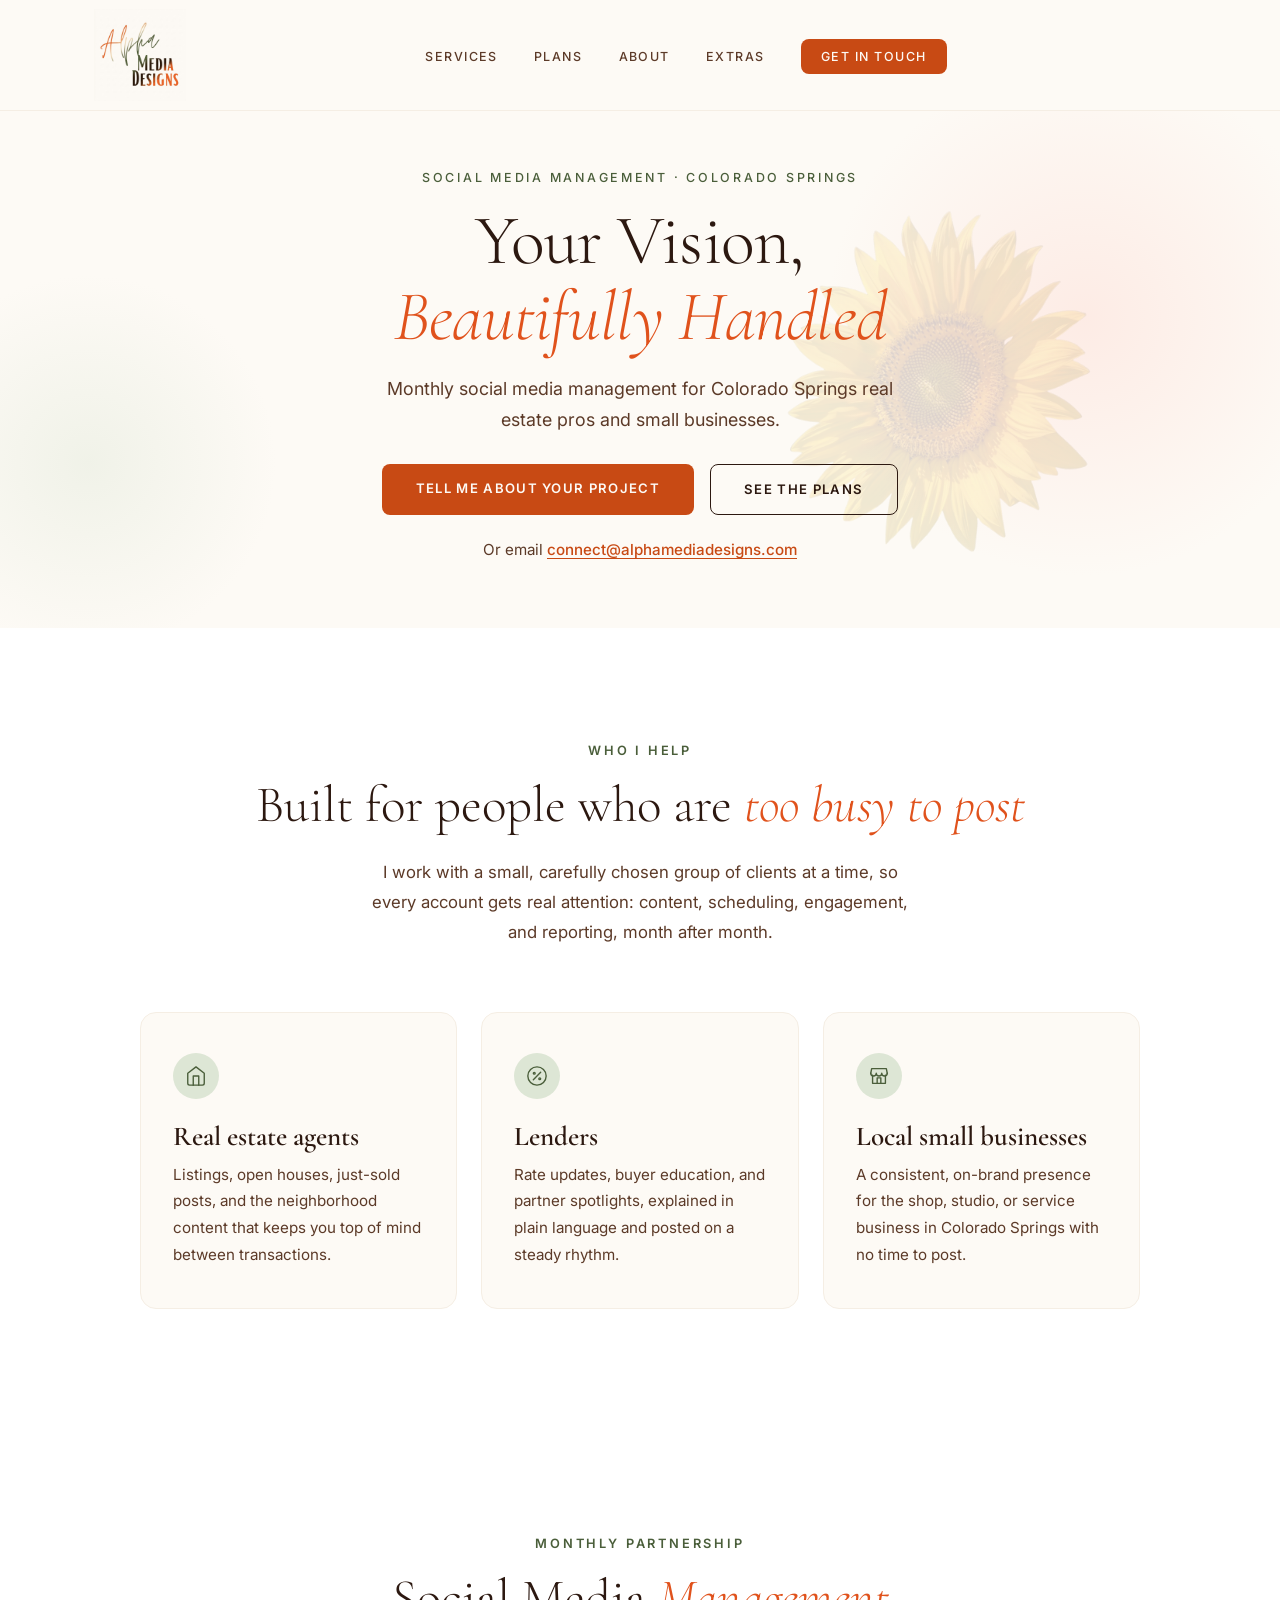
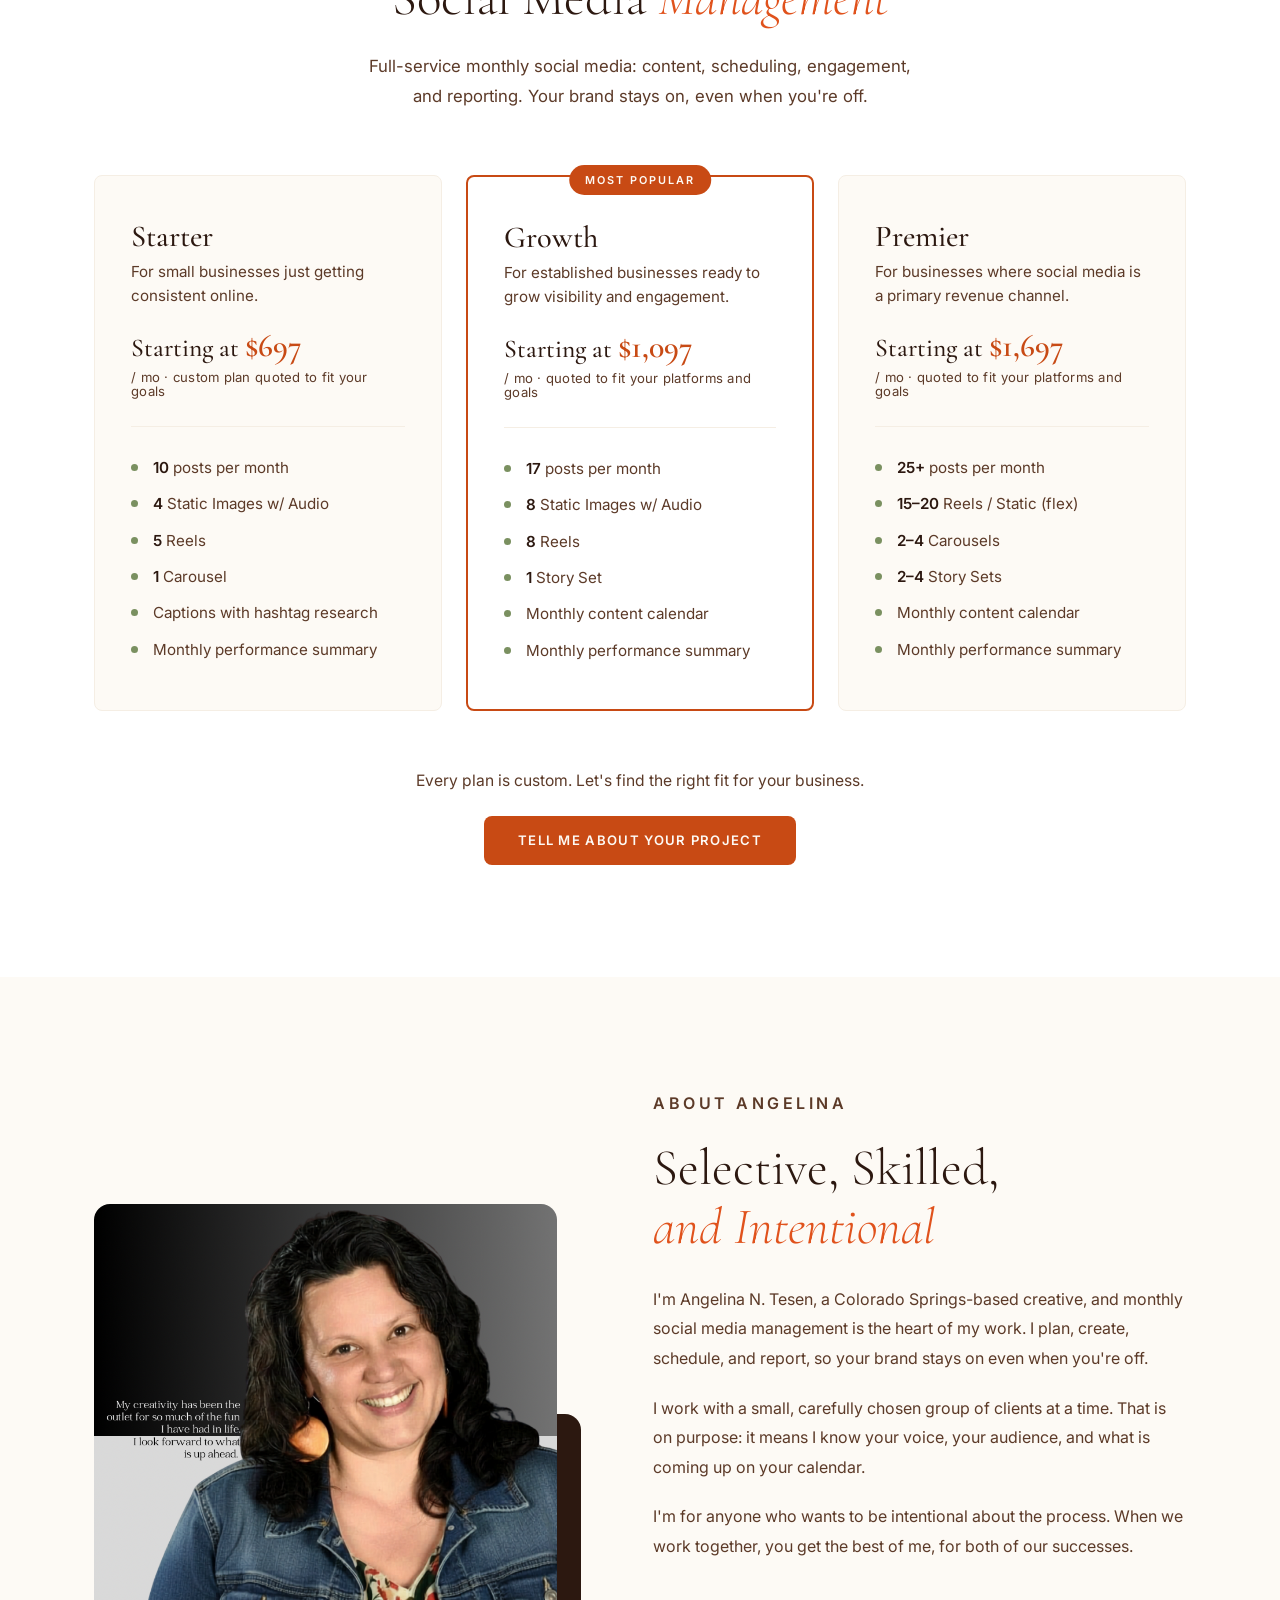
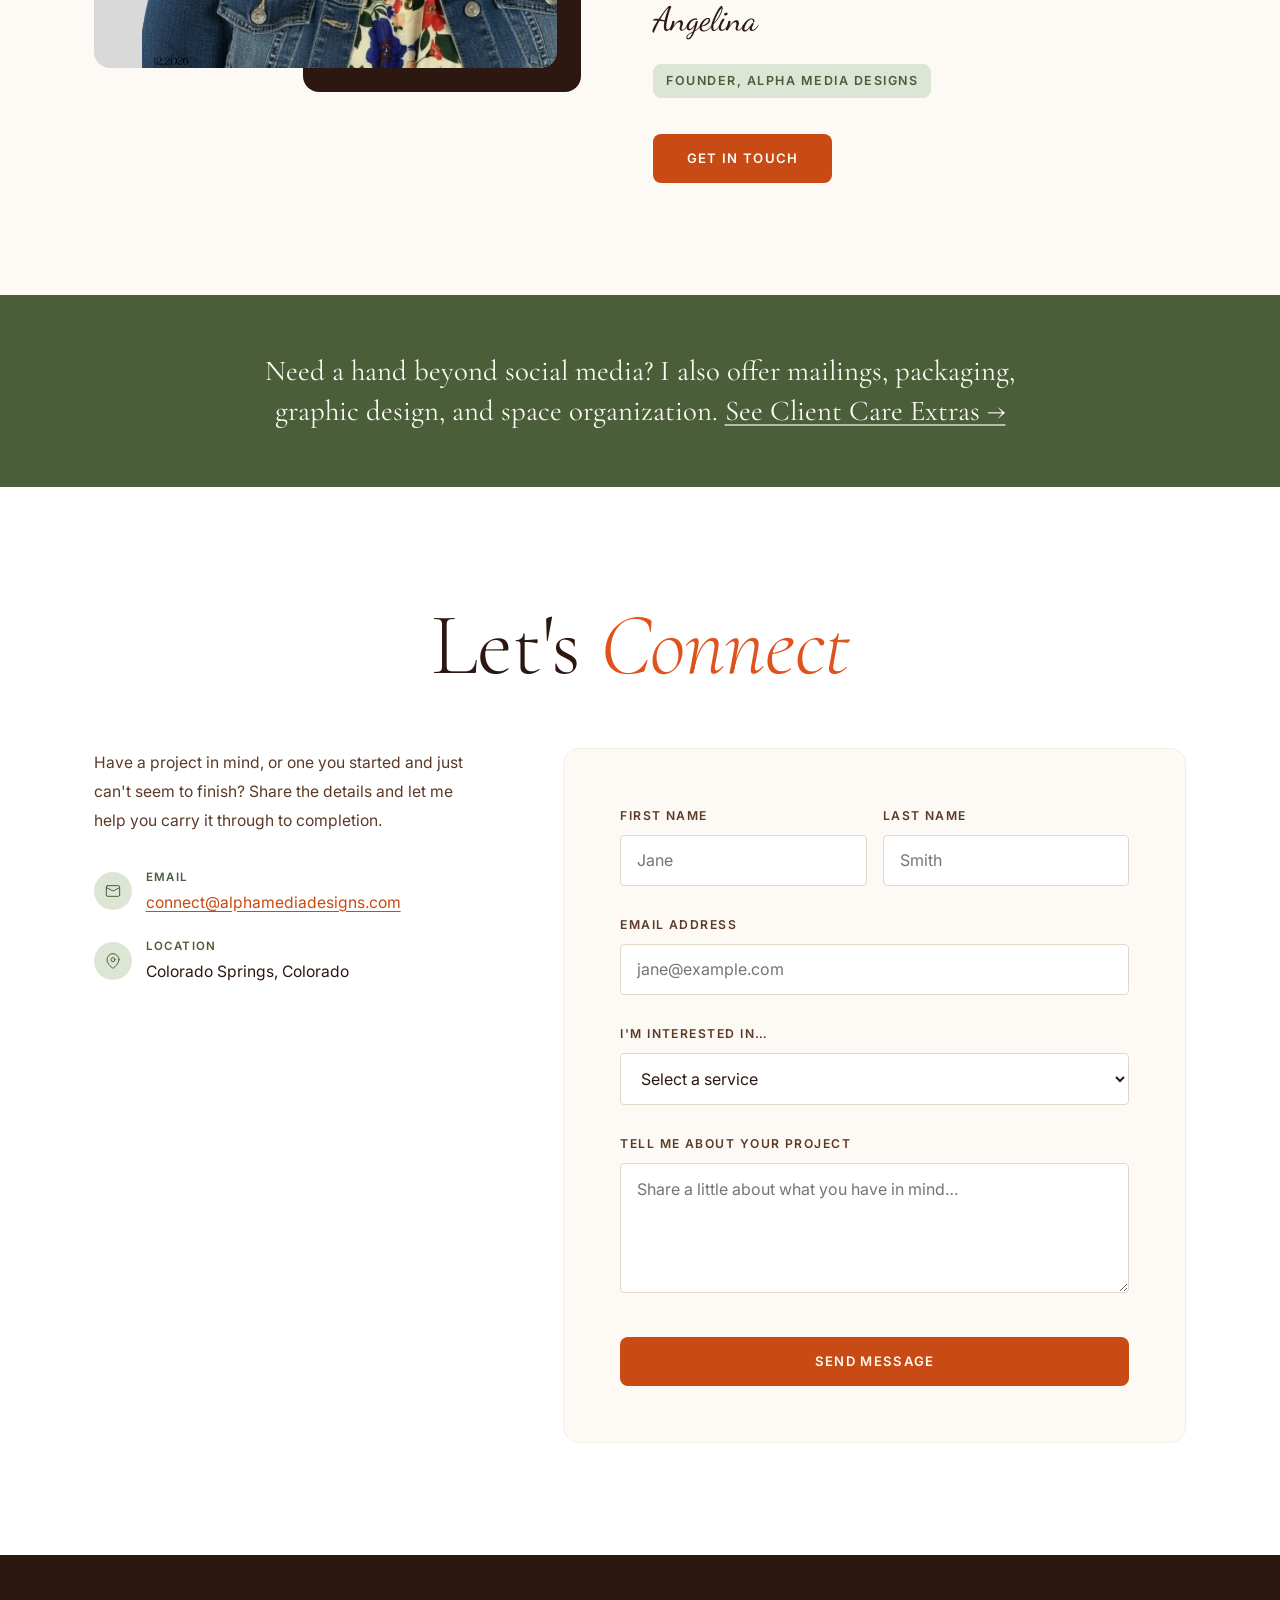
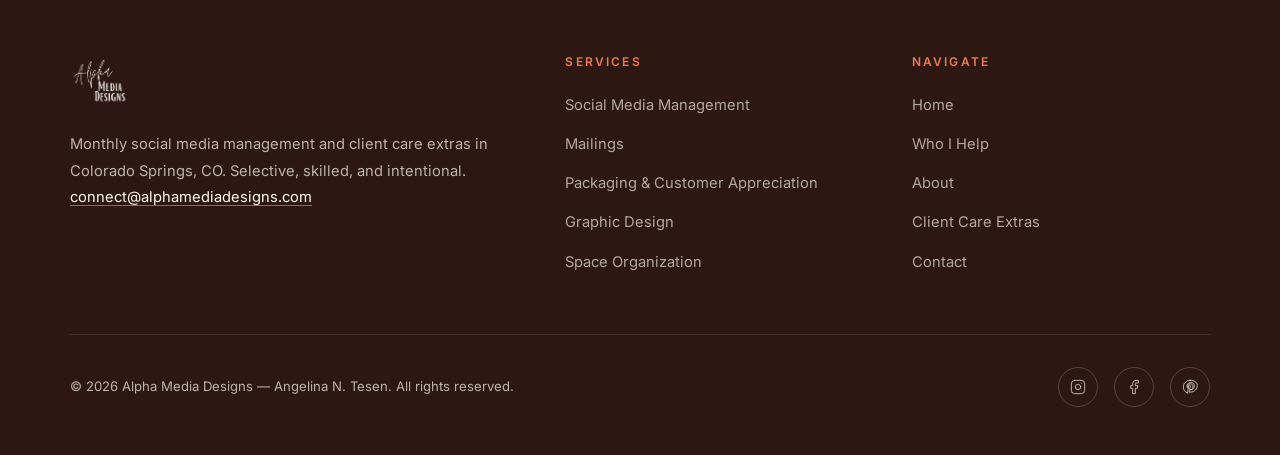
==== commit 70f3aa5a: "Hide booking wording until a booking link exists" ====
--- a/index.html
+++ b/index.html
@@ -87,7 +87,7 @@
 
   <!-- ========================
        NAVIGATION
-       Menu: Services · Work · Plans · About · Extras · Book a Call
+       Menu: Services · Work · Plans · About · Extras · Get in Touch (becomes "Book a Call" once BOOKING_URL is set)
        "Work" stays hidden until WORK_SAMPLES in /js/config.js has entries.
   ======================== -->
   <nav class="nav" id="nav" aria-label="Main">
@@ -108,11 +108,11 @@
         <li><a href="#plans">Plans</a></li>
         <li><a href="#about">About</a></li>
         <li><a href="/extras/">Extras</a></li>
-        <li><a href="#contact-form" class="nav-cta" data-booking>Book a Call</a></li>
+        <li><a href="#contact-form" class="nav-cta" data-booking data-booking-label="Book a Call">Get in Touch</a></li>
       </ul>
 
       <div class="nav-mobile-actions">
-        <a href="#contact-form" class="nav-cta nav-cta-mobile" data-booking>Book a Call</a>
+        <a href="#contact-form" class="nav-cta nav-cta-mobile" data-booking data-booking-label="Book a Call">Get in Touch</a>
         <button class="nav-toggle" id="navToggle" type="button" aria-label="Open menu" aria-expanded="false" aria-controls="navLinks">
           <span></span><span></span><span></span>
         </button>
@@ -145,7 +145,7 @@
       </p>
 
       <div class="hero-actions">
-        <a href="#contact-form" class="btn btn-primary" data-booking>Book a 15-minute call</a>
+        <a href="#contact-form" class="btn btn-primary" data-booking data-booking-label="Book a 15-minute call">Tell me about your project</a>
         <a href="#plans" class="btn btn-secondary">See the plans</a>
       </div>
 
@@ -280,7 +280,7 @@
 
       <div class="tier-cta-wrap fade-in">
         <p class="tier-cta-note">Every plan is custom. Let's find the right fit for your business.</p>
-        <a href="#contact-form" class="btn btn-primary" data-booking>Book a 15-minute call</a>
+        <a href="#contact-form" class="btn btn-primary" data-booking data-booking-label="Book a 15-minute call">Tell me about your project</a>
       </div>
     </div>
   </section>
@@ -371,7 +371,7 @@
           <span class="about-title-tag">Founder, Alpha Media Designs</span>
 
           <div class="about-actions">
-            <a href="#contact-form" class="btn btn-primary" data-booking>Book a 15-minute call</a>
+            <a href="#contact-form" class="btn btn-primary" data-booking data-booking-label="Book a 15-minute call">Get in touch</a>
           </div>
         </div>
 
@@ -421,7 +421,7 @@
             </div>
           </div>
 
-          <div class="contact-actions">
+          <div class="contact-actions" hidden data-booking-only>
             <a href="#contact-form" class="btn btn-primary" data-booking>Book a 15-minute call</a>
           </div>
         </div>
--- a/css/site.css
+++ b/css/site.css
@@ -0,0 +1,1218 @@
+/* =====================================================
+   ALPHA MEDIA DESIGNS — shared stylesheet
+   Used by /index.html and /extras/index.html
+   -----------------------------------------------------
+   Oct 2026 update (Digital Navigation Solutions):
+   - stylesheet extracted from index.html so both pages share one look
+   - body font: Inter (was Raleway); headlines stay Cormorant Garamond
+   - burnt orange reserved for buttons and links; deeper shade for small text (AA contrast)
+   - saffron glow animations removed (calmer, warm editorial)
+   - mobile nav fixed (menu now opens below the header at any header height)
+   ===================================================== */
+
+/* =====================
+   DESIGN TOKENS
+   Colors read from the existing site and images/logo.png
+===================== */
+:root {
+  --rust:        #E0521C;   /* logo orange — large headline accents */
+  --rust-deep:   #C84A14;   /* buttons, links, small accents (4.5:1 on cream) */
+  --rust-light:  #F0784A;
+  --rust-pale:   #FDDDD5;
+  --saffron:       #FFC800; /* kept for the featured-plan border only */
+  --saffron-light: #FFF099;
+  --saffron-dark:  #A07800;
+  --green:       #4A5E3A;   /* logo forest green */
+  --green-light: #7A9060;
+  --green-pale:  #DDE6D5;
+  --ivory:       #FDFAF5;   /* cream background */
+  --ivory-dark:  #F5EEE4;
+  --brown:       #2C1810;   /* logo brown */
+  --brown-mid:   #5C3A28;
+  --white:       #FFFFFF;
+
+  --font-display: 'Cormorant Garamond', Georgia, serif;
+  --font-script:  'Dancing Script', cursive;
+  --font-body:    'Inter', system-ui, -apple-system, 'Segoe UI', sans-serif;
+
+  --radius-sm:  4px;
+  --radius-md:  8px;
+  --radius-lg:  16px;
+
+  --max-w: 1140px;
+  --section-pad: 7rem 1.5rem;
+  --nav-h: 110px;
+}
+
+/* =====================
+   RESET & BASE
+===================== */
+*, *::before, *::after { box-sizing: border-box; margin: 0; padding: 0; }
+
+html { scroll-behavior: smooth; }
+
+body {
+  font-family: var(--font-body);
+  font-size: 16px;
+  line-height: 1.75;
+  color: var(--brown);
+  background: var(--ivory);
+  -webkit-font-smoothing: antialiased;
+}
+
+img { max-width: 100%; display: block; }
+
+a { color: inherit; text-decoration: none; }
+
+a:focus-visible, button:focus-visible {
+  outline: 2px solid var(--rust-deep);
+  outline-offset: 3px;
+}
+
+.container {
+  max-width: var(--max-w);
+  margin: 0 auto;
+  padding: 0 1.5rem;
+}
+
+.visually-hidden {
+  position: absolute !important;
+  width: 1px; height: 1px;
+  overflow: hidden; clip: rect(0 0 0 0);
+  white-space: nowrap;
+}
+
+/* =====================
+   NAVIGATION
+===================== */
+.nav {
+  position: sticky;
+  top: 0;
+  z-index: 200;
+  background: var(--ivory);
+  border-bottom: 1px solid var(--ivory-dark);
+}
+
+.nav-inner {
+  max-width: var(--max-w);
+  margin: 0 auto;
+  padding: 0 1.5rem;
+  height: var(--nav-h);
+  display: flex;
+  align-items: center;
+  justify-content: space-between;
+}
+
+.logo { display: flex; align-items: center; }
+
+.logo-img {
+  height: 92px;
+  width: auto;
+  mix-blend-mode: multiply;
+}
+
+.nav-links {
+  display: flex;
+  align-items: center;
+  gap: 2.25rem;
+  list-style: none;
+}
+
+.nav-links a {
+  font-family: var(--font-body);
+  font-size: 0.78rem;
+  font-weight: 500;
+  letter-spacing: 0.12em;
+  text-transform: uppercase;
+  color: var(--brown-mid);
+  transition: color 0.2s;
+}
+
+.nav-links a:hover { color: var(--rust-deep); }
+
+.nav-cta {
+  background: var(--rust-deep) !important;
+  color: var(--ivory) !important;
+  padding: 0.65rem 1.25rem;
+  border-radius: 8px;
+  transition: background 0.2s !important;
+  white-space: nowrap;
+}
+
+.nav-cta:hover { background: var(--brown) !important; }
+
+.nav-mobile-actions {
+  display: flex;
+  align-items: center;
+  gap: 0.5rem;
+}
+
+.nav-cta-mobile {
+  display: none;
+  font-family: var(--font-body);
+  font-size: 0.7rem;
+  font-weight: 600;
+  letter-spacing: 0.08em;
+  text-transform: uppercase;
+  padding: 0.6rem 0.9rem;
+}
+
+.nav-toggle {
+  display: none;
+  flex-direction: column;
+  gap: 5px;
+  cursor: pointer;
+  padding: 10px;
+  background: none;
+  border: 0;
+  border-radius: 8px;
+}
+
+.nav-toggle span {
+  width: 24px;
+  height: 2px;
+  background: var(--brown);
+  transition: all 0.3s;
+}
+
+/* =====================
+   BUTTONS
+===================== */
+.btn {
+  display: inline-block;
+  font-family: var(--font-body);
+  font-size: 0.82rem;
+  font-weight: 600;
+  letter-spacing: 0.1em;
+  text-transform: uppercase;
+  padding: 1rem 2.1rem;
+  border-radius: 8px;
+  transition: all 0.25s ease;
+  cursor: pointer;
+  border: none;
+  line-height: 1.3;
+  text-align: center;
+}
+
+.btn-primary {
+  background: var(--rust-deep);
+  color: var(--ivory);
+}
+
+.btn-primary:hover {
+  background: var(--brown);
+  transform: translateY(-1px);
+  box-shadow: 0 6px 20px rgba(44, 24, 16, 0.2);
+}
+
+.btn-secondary {
+  background: transparent;
+  color: var(--brown);
+  border: 1.5px solid var(--brown);
+}
+
+.btn-secondary:hover {
+  background: var(--brown);
+  color: var(--ivory);
+}
+
+.text-link {
+  color: var(--rust-deep);
+  font-weight: 500;
+  text-decoration: underline;
+  text-underline-offset: 3px;
+  text-decoration-thickness: 1px;
+}
+
+.text-link:hover { color: var(--brown); }
+
+/* =====================
+   HERO
+===================== */
+.hero {
+  display: flex;
+  align-items: center;
+  justify-content: center;
+  position: relative;
+  overflow: hidden;
+  background: var(--ivory);
+  padding: 3.5rem 1.5rem 4rem;
+  min-height: 0;
+}
+
+.hero::before {
+  content: '';
+  position: absolute;
+  top: -10%;
+  right: -5%;
+  width: 45vw;
+  max-width: 520px;
+  height: 45vw;
+  max-height: 520px;
+  border-radius: 50%;
+  background: radial-gradient(circle, var(--rust-pale) 0%, transparent 70%);
+  opacity: 0.5;
+  pointer-events: none;
+}
+
+.hero::after {
+  content: '';
+  position: absolute;
+  bottom: -5%;
+  left: -8%;
+  width: 32vw;
+  max-width: 380px;
+  height: 32vw;
+  max-height: 380px;
+  border-radius: 50%;
+  background: radial-gradient(circle, var(--green-pale) 0%, transparent 70%);
+  opacity: 0.4;
+  pointer-events: none;
+}
+
+.hero-content {
+  position: relative;
+  z-index: 1;
+  text-align: center;
+  max-width: 800px;
+}
+
+.hero-eyebrow {
+  font-family: var(--font-body);
+  font-size: 0.78rem;
+  font-weight: 500;
+  letter-spacing: 0.22em;
+  text-transform: uppercase;
+  color: var(--green);
+  margin-bottom: 0.9rem;
+  animation: fadeUp 0.8s ease both;
+}
+
+.hero-headline {
+  font-family: var(--font-display);
+  font-size: clamp(2.4rem, 5.5vw, 4.4rem);
+  font-weight: 300;
+  line-height: 1.08;
+  letter-spacing: -0.01em;
+  color: var(--brown);
+  margin-bottom: 1.1rem;
+  animation: fadeUp 0.8s 0.1s ease both;
+}
+
+.hero-headline em {
+  font-style: italic;
+  color: var(--rust);
+}
+
+.hero-sub {
+  font-family: var(--font-body);
+  font-size: 1.12rem;
+  font-weight: 400;
+  color: var(--brown-mid);
+  max-width: 520px;
+  margin: 0 auto 1.75rem;
+  line-height: 1.75;
+  animation: fadeUp 0.8s 0.2s ease both;
+}
+
+.hero-actions {
+  display: flex;
+  gap: 1rem;
+  justify-content: center;
+  flex-wrap: wrap;
+  animation: fadeUp 0.8s 0.3s ease both;
+}
+
+.hero-email {
+  margin-top: 1.4rem;
+  font-size: 0.95rem;
+  color: var(--brown-mid);
+  animation: fadeUp 0.8s 0.4s ease both;
+}
+
+.hero-sunflower {
+  position: absolute;
+  top: 50%;
+  left: 50%;
+  transform: translate(-50%, -50%);
+  height: 75%;
+  width: auto;
+  pointer-events: none;
+  z-index: 0;
+  opacity: 0.9;
+}
+
+@media (min-width: 1024px) {
+  .hero-sunflower {
+    left: 58%;
+    transform: translateY(-50%);
+  }
+}
+
+/* =====================
+   SECTION SHARED
+===================== */
+.section { padding: var(--section-pad); }
+
+.section-label {
+  font-family: var(--font-body);
+  font-size: 0.8rem;
+  font-weight: 600;
+  letter-spacing: 0.22em;
+  text-transform: uppercase;
+  color: var(--green);
+  margin-bottom: 0.85rem;
+}
+
+.section-title {
+  font-family: var(--font-display);
+  font-size: clamp(2.1rem, 4vw, 3.4rem);
+  font-weight: 300;
+  line-height: 1.15;
+  color: var(--brown);
+  margin-bottom: 1.4rem;
+}
+
+.section-title em {
+  font-style: italic;
+  color: var(--rust);
+}
+
+.section-intro {
+  font-size: 1.05rem;
+  font-weight: 400;
+  color: var(--brown-mid);
+  max-width: 560px;
+  line-height: 1.8;
+}
+
+.section-header {
+  text-align: center;
+  margin-bottom: 4rem;
+}
+
+.section-header .section-intro { margin: 0 auto; }
+
+.section-cta {
+  text-align: center;
+  margin-top: 3.5rem;
+}
+
+.section-cta .btn { margin: 0 0.4rem 0.6rem; }
+
+/* =====================
+   WHO I HELP
+===================== */
+.who { background: var(--white); }
+
+.who-grid {
+  display: grid;
+  grid-template-columns: repeat(3, 1fr);
+  gap: 1.5rem;
+  max-width: 1000px;
+  margin: 0 auto;
+}
+
+.who-card {
+  background: var(--ivory);
+  border: 1px solid var(--ivory-dark);
+  border-radius: var(--radius-lg);
+  padding: 2.5rem 2rem;
+  text-align: left;
+}
+
+.who-icon {
+  width: 46px;
+  height: 46px;
+  border-radius: 50%;
+  background: var(--green-pale);
+  display: flex;
+  align-items: center;
+  justify-content: center;
+  margin-bottom: 1.4rem;
+}
+
+.who-icon svg {
+  width: 22px;
+  height: 22px;
+  stroke: var(--green);
+  fill: none;
+  stroke-width: 1.5;
+  stroke-linecap: round;
+  stroke-linejoin: round;
+}
+
+.who-name {
+  font-family: var(--font-display);
+  font-size: 1.7rem;
+  font-weight: 600;
+  color: var(--brown);
+  margin-bottom: 0.6rem;
+  line-height: 1.15;
+}
+
+.who-desc {
+  font-size: 0.95rem;
+  color: var(--brown-mid);
+  line-height: 1.75;
+}
+
+/* =====================
+   WORK (real samples)
+===================== */
+.work { background: var(--ivory); }
+
+.work-grid {
+  display: grid;
+  grid-template-columns: repeat(3, 1fr);
+  gap: 1.5rem;
+}
+
+.work-item {
+  background: var(--white);
+  border-radius: var(--radius-md);
+  overflow: hidden;
+  border: 1px solid var(--ivory-dark);
+}
+
+.work-media {
+  aspect-ratio: 4 / 5;
+  background: var(--ivory-dark);
+  overflow: hidden;
+}
+
+.work-media img,
+.work-media video {
+  width: 100%;
+  height: 100%;
+  object-fit: cover;
+}
+
+.work-caption {
+  padding: 1rem 1.2rem 1.2rem;
+  font-size: 0.92rem;
+  color: var(--brown-mid);
+  line-height: 1.6;
+}
+
+.work-caption strong {
+  display: block;
+  font-weight: 600;
+  color: var(--brown);
+  margin-bottom: 0.15rem;
+}
+
+/* =====================
+   PLANS (social media tiers)
+===================== */
+.plans { background: var(--white); }
+
+.tier-grid {
+  display: grid;
+  grid-template-columns: repeat(3, 1fr);
+  gap: 1.5rem;
+  margin-bottom: 3rem;
+  max-width: 1100px;
+  margin-left: auto;
+  margin-right: auto;
+}
+
+.tier-card {
+  background: var(--ivory);
+  border: 1px solid var(--ivory-dark);
+  border-radius: var(--radius-md);
+  padding: 2.75rem 2.25rem 2.5rem;
+  display: flex;
+  flex-direction: column;
+  position: relative;
+  transition: transform 0.25s ease, box-shadow 0.25s ease;
+}
+
+.tier-card:hover {
+  transform: translateY(-3px);
+  box-shadow: 0 10px 28px rgba(44, 24, 16, 0.08);
+}
+
+.tier-card--featured {
+  border: 2px solid var(--rust-deep);
+  background: var(--white);
+}
+
+.tier-badge {
+  position: absolute;
+  top: -0.75rem;
+  left: 50%;
+  transform: translateX(-50%);
+  background: var(--rust-deep);
+  color: var(--ivory);
+  font-family: var(--font-body);
+  font-size: 0.68rem;
+  font-weight: 600;
+  letter-spacing: 0.18em;
+  text-transform: uppercase;
+  padding: 0.35rem 1rem;
+  border-radius: 999px;
+  white-space: nowrap;
+}
+
+.tier-name {
+  font-family: var(--font-display);
+  font-size: 1.9rem;
+  font-weight: 500;
+  color: var(--brown);
+  margin-bottom: 0.4rem;
+  line-height: 1.1;
+}
+
+.tier-tagline {
+  font-family: var(--font-body);
+  font-size: 0.95rem;
+  color: var(--brown-mid);
+  margin-bottom: 1.25rem;
+  line-height: 1.6;
+  min-height: 2.9em;
+}
+
+.tier-price {
+  font-family: var(--font-display);
+  font-size: 1.6rem;
+  font-weight: 500;
+  color: var(--brown);
+  line-height: 1.1;
+  margin-bottom: 0.3rem;
+}
+
+.tier-price strong {
+  font-weight: 600;
+  color: var(--rust-deep);
+  font-size: 2rem;
+}
+
+.tier-price-suffix {
+  display: block;
+  font-family: var(--font-body);
+  font-size: 0.82rem;
+  font-weight: 400;
+  color: var(--brown-mid);
+  letter-spacing: 0.02em;
+  margin: 0.4rem 0 1.4rem;
+}
+
+.tier-divider {
+  height: 1px;
+  background: var(--ivory-dark);
+  margin-bottom: 1.4rem;
+}
+
+.tier-inclusions {
+  list-style: none;
+  padding: 0;
+  margin: 0;
+  flex-grow: 1;
+}
+
+.tier-inclusions li {
+  font-family: var(--font-body);
+  font-size: 0.95rem;
+  color: var(--brown-mid);
+  line-height: 1.55;
+  padding: 0.4rem 0 0.4rem 1.4rem;
+  position: relative;
+}
+
+.tier-inclusions li::before {
+  content: '';
+  position: absolute;
+  left: 0;
+  top: 0.95em;
+  width: 7px;
+  height: 7px;
+  border-radius: 50%;
+  background: var(--green-light);
+}
+
+.tier-inclusions li u {
+  text-decoration: none;
+  font-weight: 600;
+  color: var(--brown);
+}
+
+.tier-cta-wrap {
+  text-align: center;
+  max-width: 1100px;
+  margin: 0 auto;
+  padding-top: 0.5rem;
+}
+
+.tier-cta-note {
+  font-family: var(--font-body);
+  font-size: 0.98rem;
+  color: var(--brown-mid);
+  margin-bottom: 1.4rem;
+}
+
+/* =====================
+   TESTIMONIALS (hidden until real quotes arrive)
+===================== */
+.testimonials { background: #F9F4ED; }
+
+.testimonials-grid {
+  display: grid;
+  grid-template-columns: repeat(3, 1fr);
+  gap: 1.75rem;
+}
+
+.testimonial-card {
+  background: var(--white);
+  border-radius: var(--radius-lg);
+  padding: 3rem;
+  border-left: 3px solid var(--rust-deep);
+  position: relative;
+}
+
+.testimonial-card::before {
+  content: '\201C';
+  font-family: var(--font-display);
+  font-size: 5rem;
+  color: var(--rust-pale);
+  position: absolute;
+  top: 0.5rem;
+  left: 1.25rem;
+  line-height: 1;
+  pointer-events: none;
+}
+
+.testimonial-quote {
+  font-family: var(--font-display);
+  font-size: 1.1rem;
+  font-style: italic;
+  color: var(--brown);
+  line-height: 1.8;
+  margin-bottom: 1.75rem;
+}
+
+.testimonial-author {
+  display: flex;
+  align-items: center;
+  gap: 0.75rem;
+}
+
+.author-avatar {
+  width: 40px;
+  height: 40px;
+  border-radius: 50%;
+  background: var(--green-pale);
+  display: flex;
+  align-items: center;
+  justify-content: center;
+  font-family: var(--font-display);
+  font-size: 1rem;
+  font-weight: 600;
+  color: var(--green);
+  overflow: hidden;
+}
+
+.author-avatar img { width: 100%; height: 100%; object-fit: cover; }
+
+.author-name {
+  font-size: 0.9rem;
+  font-weight: 600;
+  color: var(--brown);
+}
+
+.author-event {
+  font-size: 0.82rem;
+  color: var(--brown-mid);
+}
+
+/* =====================
+   ABOUT
+===================== */
+.about { background: var(--ivory); }
+
+.about-inner {
+  display: grid;
+  grid-template-columns: 1fr 1.15fr;
+  gap: 6rem;
+  align-items: center;
+}
+
+.about-image-wrap { position: relative; }
+
+.about-image-wrap img {
+  width: 100%;
+  border-radius: var(--radius-lg);
+}
+
+.about-image-wrap::before {
+  content: '';
+  position: absolute;
+  bottom: -1.5rem;
+  right: -1.5rem;
+  width: 60%;
+  height: 60%;
+  background: var(--brown);
+  border-radius: var(--radius-lg);
+  z-index: -1;
+}
+
+.about-text .section-title { margin-bottom: 1.75rem; }
+
+.about-text p {
+  font-size: 1rem;
+  color: var(--brown-mid);
+  line-height: 1.85;
+  margin-bottom: 1.25rem;
+}
+
+.about-signature {
+  font-family: var(--font-script);
+  font-size: 2.1rem;
+  color: var(--brown);
+  margin: 1.75rem 0 1rem;
+}
+
+.about-title-tag {
+  display: inline-block;
+  font-size: 0.78rem;
+  font-weight: 600;
+  letter-spacing: 0.12em;
+  text-transform: uppercase;
+  color: var(--green);
+  border: 1px solid var(--green-pale);
+  background: var(--green-pale);
+  padding: 0.3rem 0.75rem;
+  border-radius: 8px;
+  margin-bottom: 1.75rem;
+}
+
+.about-actions { margin-top: 0.5rem; }
+
+/* =====================
+   EXTRAS TEASER (homepage)
+===================== */
+.extras-teaser {
+  background: var(--green);
+  color: var(--ivory);
+  padding: 3.5rem 1.5rem;
+  text-align: center;
+}
+
+.extras-teaser p {
+  font-family: var(--font-display);
+  font-size: clamp(1.35rem, 2.4vw, 1.8rem);
+  font-weight: 400;
+  line-height: 1.4;
+  max-width: 760px;
+  margin: 0 auto;
+}
+
+.extras-teaser a {
+  color: var(--ivory);
+  text-decoration: underline;
+  text-underline-offset: 4px;
+  text-decoration-color: rgba(253, 250, 245, 0.6);
+  white-space: nowrap;
+}
+
+.extras-teaser a:hover { text-decoration-color: var(--ivory); }
+
+/* =====================
+   EXTRAS PAGE
+===================== */
+.page-hero {
+  background: var(--ivory);
+  padding: 4.5rem 1.5rem 3.5rem;
+  text-align: center;
+}
+
+.page-hero .section-intro { margin: 0 auto; }
+
+.services { background: var(--white); }
+
+.services-grid {
+  display: flex;
+  flex-direction: column;
+  gap: 0;
+  max-width: 760px;
+  margin: 0 auto;
+}
+
+.service-card {
+  padding: 2.75rem 0;
+  border-bottom: 1px solid var(--ivory-dark);
+  position: relative;
+}
+
+.service-card:last-child { border-bottom: none; }
+
+.service-icon {
+  width: 48px;
+  height: 48px;
+  border-radius: 50%;
+  background: var(--rust-deep);
+  display: flex;
+  align-items: center;
+  justify-content: center;
+  margin-bottom: 1.5rem;
+}
+
+.service-icon svg {
+  width: 22px;
+  height: 22px;
+  stroke: var(--ivory);
+  fill: none;
+  stroke-width: 1.5;
+  stroke-linecap: round;
+  stroke-linejoin: round;
+}
+
+.service-name {
+  font-family: var(--font-display);
+  font-size: 1.85rem;
+  font-weight: 600;
+  color: var(--brown);
+  margin-bottom: 0.75rem;
+}
+
+.service-desc {
+  font-size: 0.98rem;
+  color: var(--brown-mid);
+  line-height: 1.8;
+}
+
+.service-link {
+  display: inline-flex;
+  align-items: center;
+  gap: 0.5rem;
+  margin-top: 1.4rem;
+  font-family: var(--font-body);
+  font-size: 0.8rem;
+  font-weight: 600;
+  letter-spacing: 0.1em;
+  text-transform: uppercase;
+  color: var(--rust-deep);
+  transition: gap 0.2s, color 0.2s;
+}
+
+.service-link:hover { gap: 0.8rem; color: var(--brown); }
+
+/* =====================
+   CONTACT
+===================== */
+.contact { background: var(--white); }
+
+.contact-header {
+  text-align: center;
+  margin-bottom: 3.5rem;
+}
+
+.contact-title {
+  font-family: var(--font-display);
+  font-size: clamp(3rem, 8vw, 5.5rem);
+  font-weight: 300;
+  line-height: 1.05;
+  letter-spacing: -0.01em;
+  color: var(--brown);
+}
+
+.contact-title em {
+  font-style: italic;
+  color: var(--rust);
+}
+
+.contact-inner {
+  display: grid;
+  grid-template-columns: 1fr 1.6fr;
+  gap: 5rem;
+  align-items: start;
+}
+
+.contact-info p {
+  font-size: 0.98rem;
+  color: var(--brown-mid);
+  line-height: 1.85;
+  margin-bottom: 2rem;
+}
+
+.contact-detail {
+  display: flex;
+  align-items: center;
+  gap: 0.85rem;
+  margin-bottom: 1.25rem;
+}
+
+.contact-detail-icon {
+  width: 38px;
+  height: 38px;
+  border-radius: 50%;
+  background: var(--green-pale);
+  display: flex;
+  align-items: center;
+  justify-content: center;
+  flex-shrink: 0;
+}
+
+.contact-detail-icon svg {
+  width: 16px;
+  height: 16px;
+  stroke: var(--green);
+  fill: none;
+  stroke-width: 1.5;
+  stroke-linecap: round;
+  stroke-linejoin: round;
+}
+
+.contact-detail-text {
+  font-size: 0.98rem;
+  color: var(--brown);
+  word-break: break-word;
+}
+
+.contact-detail-text strong {
+  display: block;
+  font-size: 0.72rem;
+  font-weight: 600;
+  letter-spacing: 0.12em;
+  text-transform: uppercase;
+  color: var(--green);
+  margin-bottom: 0.1rem;
+}
+
+.contact-detail-text a {
+  color: var(--rust-deep);
+  text-decoration: underline;
+  text-underline-offset: 3px;
+}
+
+.contact-detail-text a:hover { color: var(--brown); }
+
+.contact-actions { margin-top: 2rem; }
+
+.contact-form {
+  background: var(--ivory);
+  border-radius: var(--radius-lg);
+  padding: 3.5rem;
+  border: 1px solid var(--ivory-dark);
+}
+
+.form-row {
+  display: grid;
+  grid-template-columns: 1fr 1fr;
+  gap: 1rem;
+}
+
+.form-group { margin-bottom: 1.75rem; }
+
+.form-group label {
+  display: block;
+  font-size: 0.76rem;
+  font-weight: 600;
+  letter-spacing: 0.12em;
+  text-transform: uppercase;
+  color: var(--brown-mid);
+  margin-bottom: 0.55rem;
+}
+
+.form-group input,
+.form-group select,
+.form-group textarea {
+  width: 100%;
+  padding: 0.9rem 1rem;
+  font-family: var(--font-body);
+  font-size: 1rem;
+  color: var(--brown);
+  background: var(--white);
+  border: 1px solid #E2D8CA;
+  border-radius: var(--radius-sm);
+  transition: border-color 0.2s, box-shadow 0.2s;
+  outline: none;
+}
+
+.form-group input:focus,
+.form-group select:focus,
+.form-group textarea:focus {
+  border-color: var(--rust-deep);
+  box-shadow: 0 0 0 3px var(--rust-pale);
+}
+
+.form-group textarea { resize: vertical; min-height: 130px; }
+
+.form-submit { width: 100%; margin-top: 0.5rem; }
+
+/* =====================
+   FOOTER
+===================== */
+.footer {
+  background: var(--brown);
+  color: rgba(250, 245, 238, 0.7);
+  padding: 6rem 1.5rem 3rem;
+}
+
+.footer-inner { max-width: var(--max-w); margin: 0 auto; }
+
+.footer-top {
+  display: grid;
+  grid-template-columns: 1.5fr 1fr 1fr;
+  gap: 3rem;
+  padding-bottom: 3rem;
+  border-bottom: 1px solid rgba(250, 245, 238, 0.1);
+  margin-bottom: 2rem;
+}
+
+.footer-logo-img {
+  height: 60px;
+  width: auto;
+  mix-blend-mode: screen;
+  opacity: 0.85;
+  margin-bottom: 1.25rem;
+}
+
+.footer-tagline {
+  font-size: 0.92rem;
+  line-height: 1.8;
+}
+
+.footer-tagline a {
+  color: var(--ivory);
+  text-decoration: underline;
+  text-underline-offset: 3px;
+  text-decoration-color: rgba(250, 245, 238, 0.4);
+}
+
+.footer-col h4 {
+  font-family: var(--font-body);
+  font-size: 0.75rem;
+  font-weight: 600;
+  letter-spacing: 0.18em;
+  text-transform: uppercase;
+  color: var(--rust-light);
+  margin-bottom: 1.1rem;
+}
+
+.footer-col ul { list-style: none; }
+.footer-col ul li { margin-bottom: 0.65rem; }
+
+.footer-col ul a {
+  font-size: 0.92rem;
+  color: rgba(250, 245, 238, 0.65);
+  transition: color 0.2s;
+}
+
+.footer-col ul a:hover { color: var(--ivory); }
+
+.footer-bottom {
+  display: flex;
+  justify-content: space-between;
+  align-items: center;
+  flex-wrap: wrap;
+  gap: 1rem;
+}
+
+.footer-copy { font-size: 0.82rem; }
+
+.social-links { display: flex; gap: 1rem; }
+
+.social-link {
+  width: 40px;
+  height: 40px;
+  border-radius: 50%;
+  border: 1px solid rgba(250, 245, 238, 0.2);
+  display: flex;
+  align-items: center;
+  justify-content: center;
+  transition: all 0.2s;
+}
+
+.social-link:hover { background: var(--rust-deep); border-color: var(--rust-deep); }
+
+.social-link svg {
+  width: 16px;
+  height: 16px;
+  stroke: rgba(250, 245, 238, 0.7);
+  fill: none;
+  stroke-width: 1.5;
+  stroke-linecap: round;
+  stroke-linejoin: round;
+}
+
+/* =====================
+   MOTION & ANCHORS
+===================== */
+section[id] { scroll-margin-top: calc(var(--nav-h) + 8px); }
+#contact-form { scroll-margin-top: calc(var(--nav-h) + 1rem); }
+
+@keyframes fadeUp {
+  from { opacity: 0; transform: translateY(24px); }
+  to   { opacity: 1; transform: translateY(0); }
+}
+
+.fade-in {
+  opacity: 0;
+  transform: translateY(20px);
+  transition: opacity 0.7s ease, transform 0.7s ease;
+}
+
+.fade-in.visible { opacity: 1; transform: translateY(0); }
+
+@media (prefers-reduced-motion: reduce) {
+  html { scroll-behavior: auto; }
+  .hero-eyebrow, .hero-headline, .hero-sub, .hero-actions, .hero-email { animation: none; }
+  .fade-in { opacity: 1; transform: none; transition: none; }
+}
+
+/* =====================
+   RESPONSIVE
+===================== */
+@media (max-width: 900px) {
+  .about-inner,
+  .contact-inner { grid-template-columns: 1fr; gap: 3.5rem; }
+  .about-image-wrap { max-width: 400px; }
+  .who-grid { grid-template-columns: 1fr; max-width: 520px; }
+  .work-grid { grid-template-columns: 1fr 1fr; }
+  .tier-grid { grid-template-columns: 1fr; gap: 2rem; max-width: 520px; }
+  .tier-tagline { min-height: 0; }
+  .testimonials-grid { grid-template-columns: 1fr; }
+  .footer-top { grid-template-columns: 1fr 1fr; }
+  .contact-form { padding: 2.5rem; }
+}
+
+@media (max-width: 680px) {
+  :root { --section-pad: 5rem 1.25rem; --nav-h: 80px; }
+
+  .logo-img { height: 64px; }
+
+  .nav-links {
+    display: none;
+    flex-direction: column;
+    align-items: stretch;
+    position: absolute;
+    top: 100%;
+    left: 0; right: 0;
+    background: var(--ivory);
+    padding: 0.5rem 1.5rem 1.25rem;
+    border-bottom: 1px solid var(--ivory-dark);
+    box-shadow: 0 12px 24px rgba(44, 24, 16, 0.08);
+    gap: 0;
+    z-index: 100;
+  }
+
+  .nav-links.open { display: flex; }
+  .nav-links li { border-bottom: 1px solid var(--ivory-dark); }
+  .nav-links li:last-child { border: none; padding-top: 1rem; }
+  .nav-links li a { display: block; padding: 0.9rem 0; font-size: 0.85rem; }
+  .nav-links li a.nav-cta { text-align: center; padding: 0.9rem 1.25rem; }
+  .nav-toggle { display: flex; }
+  .nav-cta-mobile { display: inline-block; }
+
+  .hero { padding: 2.75rem 1.25rem 3.25rem; }
+  .hero-sunflower { opacity: 0.45; height: 60%; }
+  .hero-actions .btn { width: 100%; }
+  .section-cta .btn { width: 100%; margin: 0 0 0.75rem; }
+  .form-row { grid-template-columns: 1fr; }
+  .footer-top { grid-template-columns: 1fr; }
+  .work-grid { grid-template-columns: 1fr; }
+  .contact-form { padding: 2rem 1.5rem; }
+  .testimonial-card { padding: 2.25rem 1.75rem; }
+  .about-image-wrap::before { display: none; }
+}
